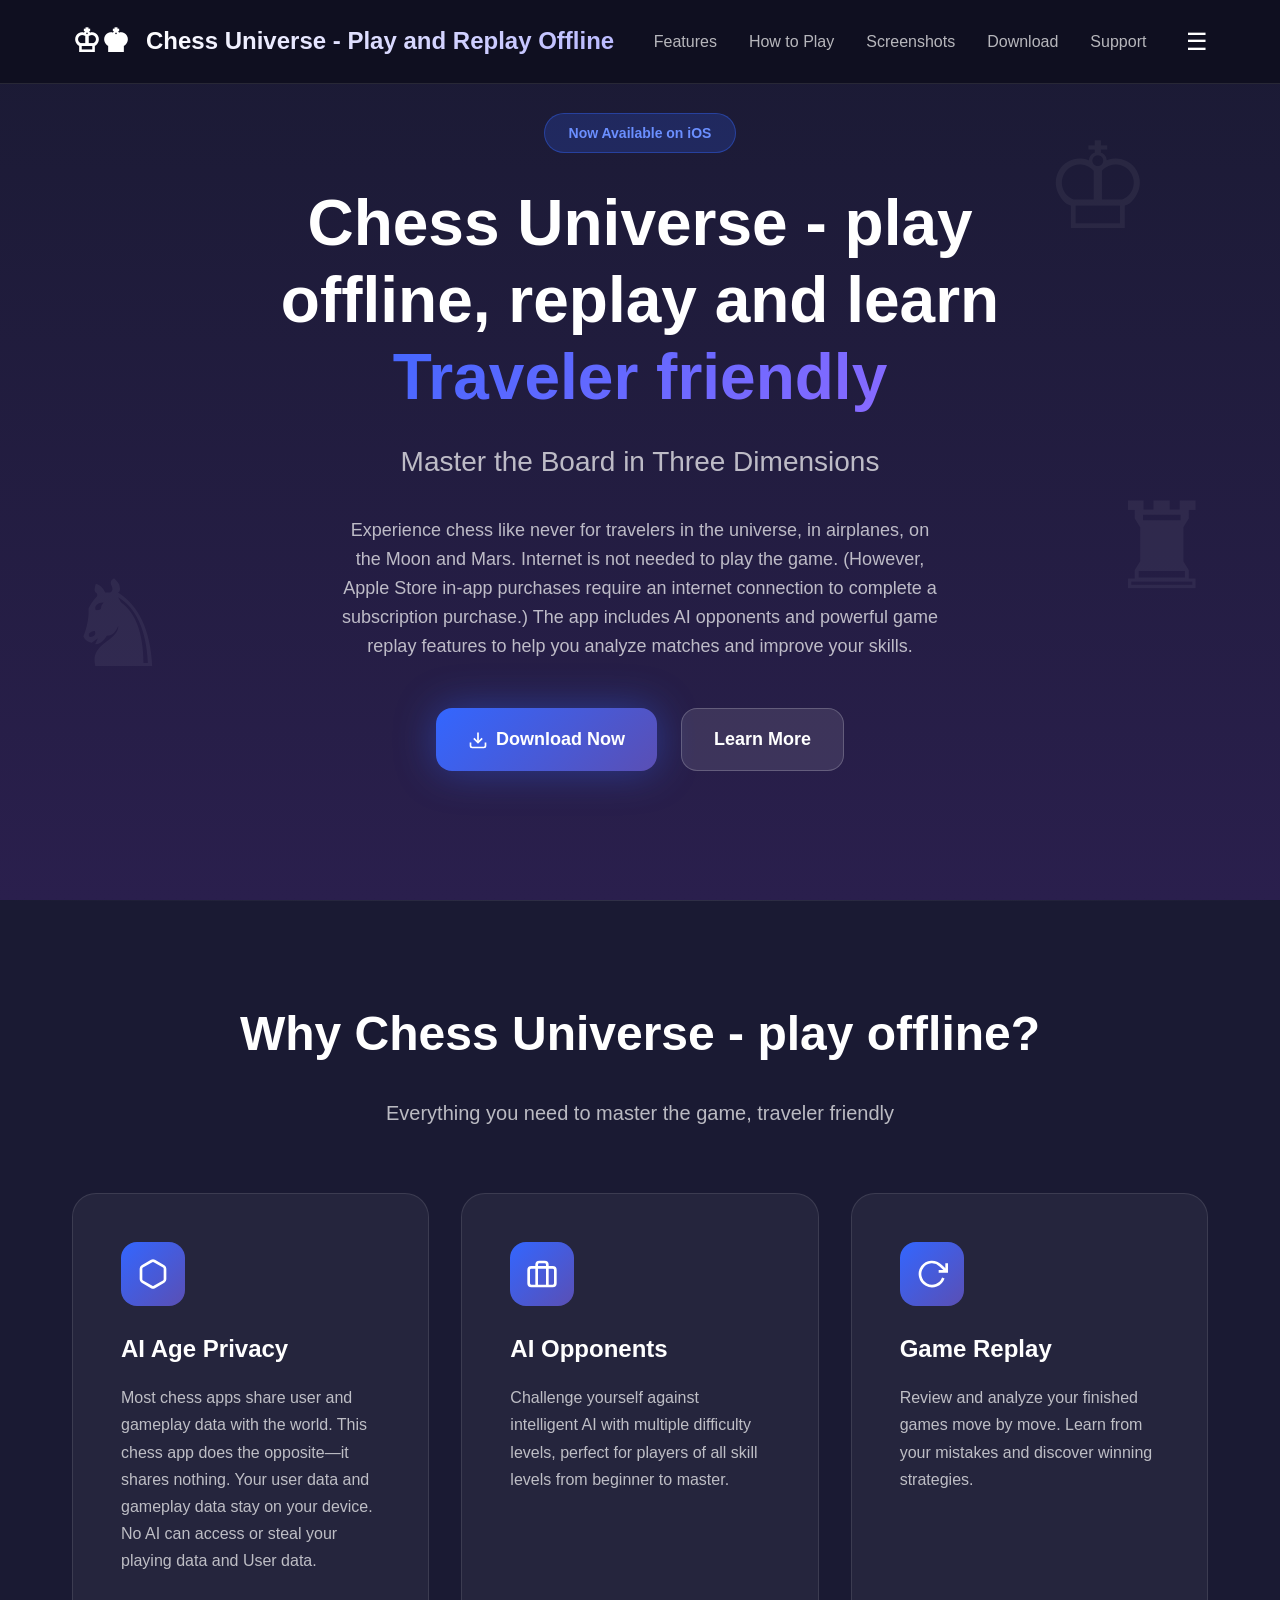
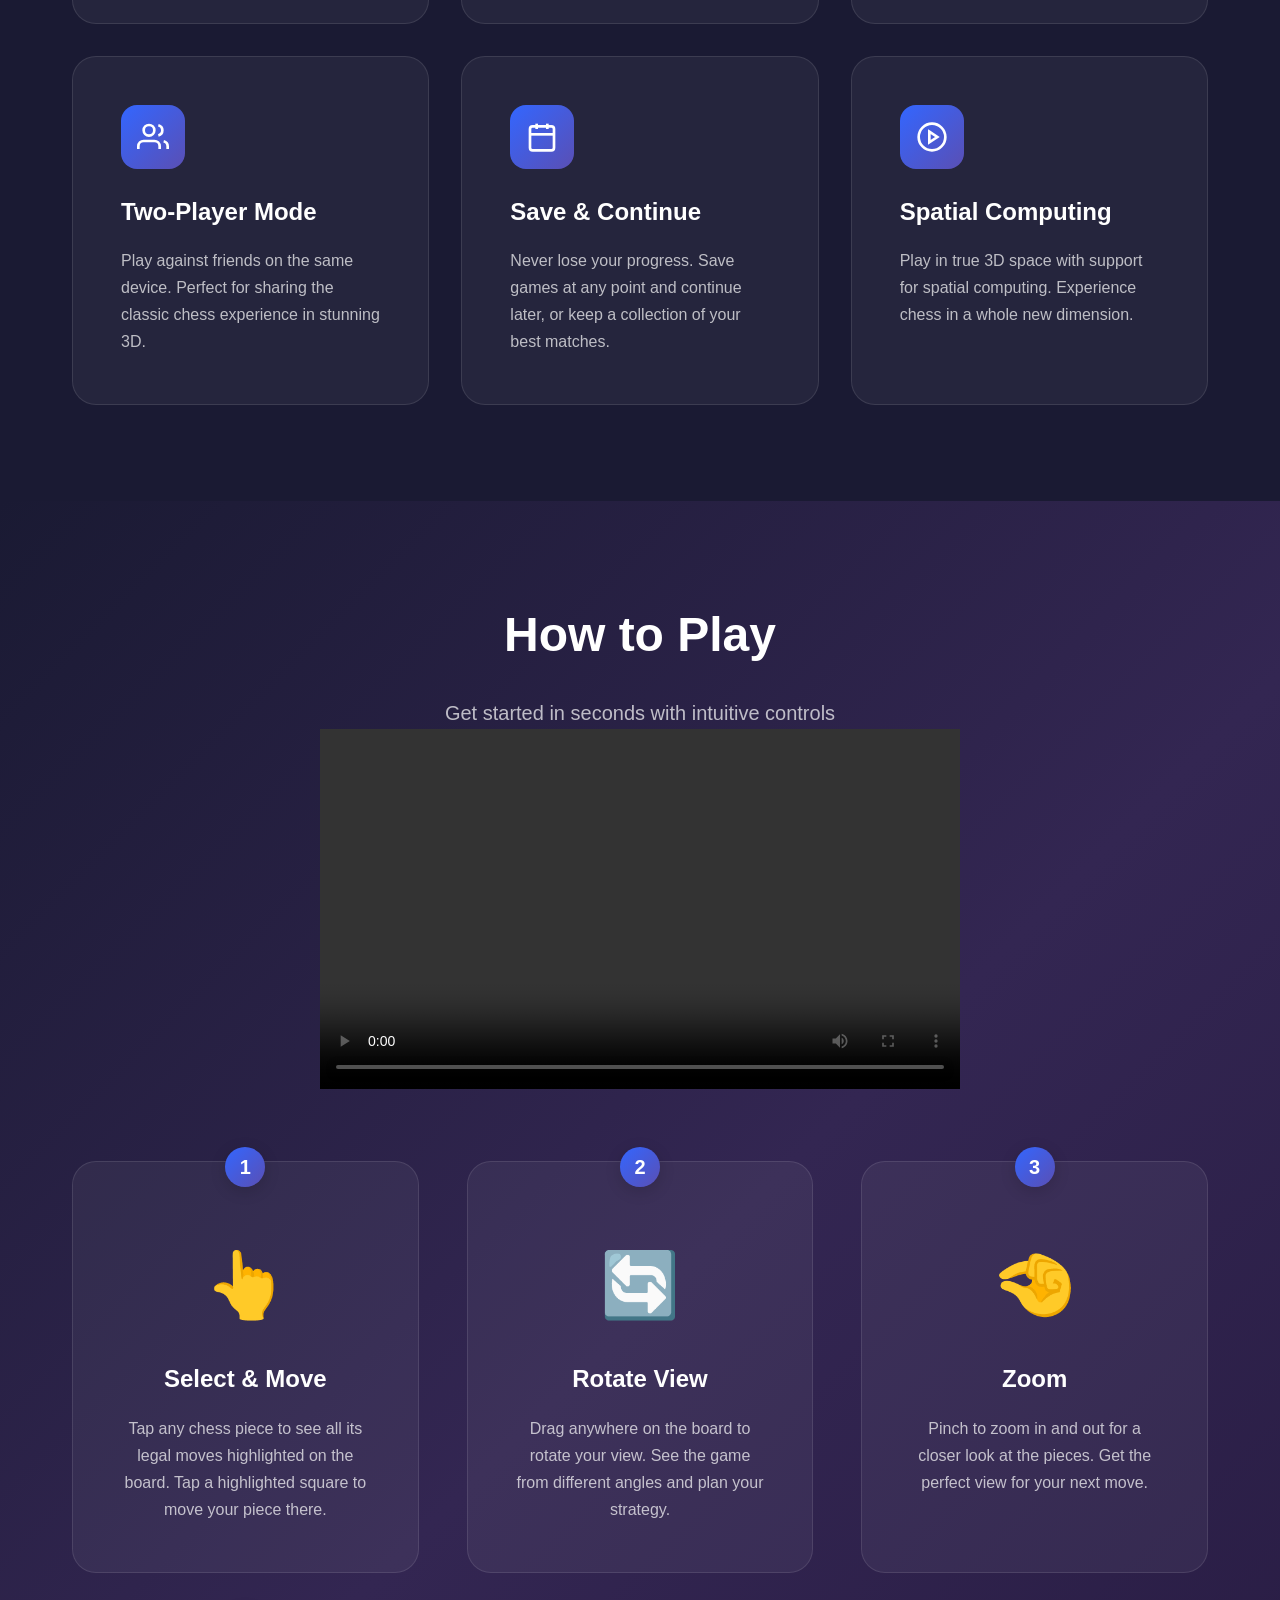
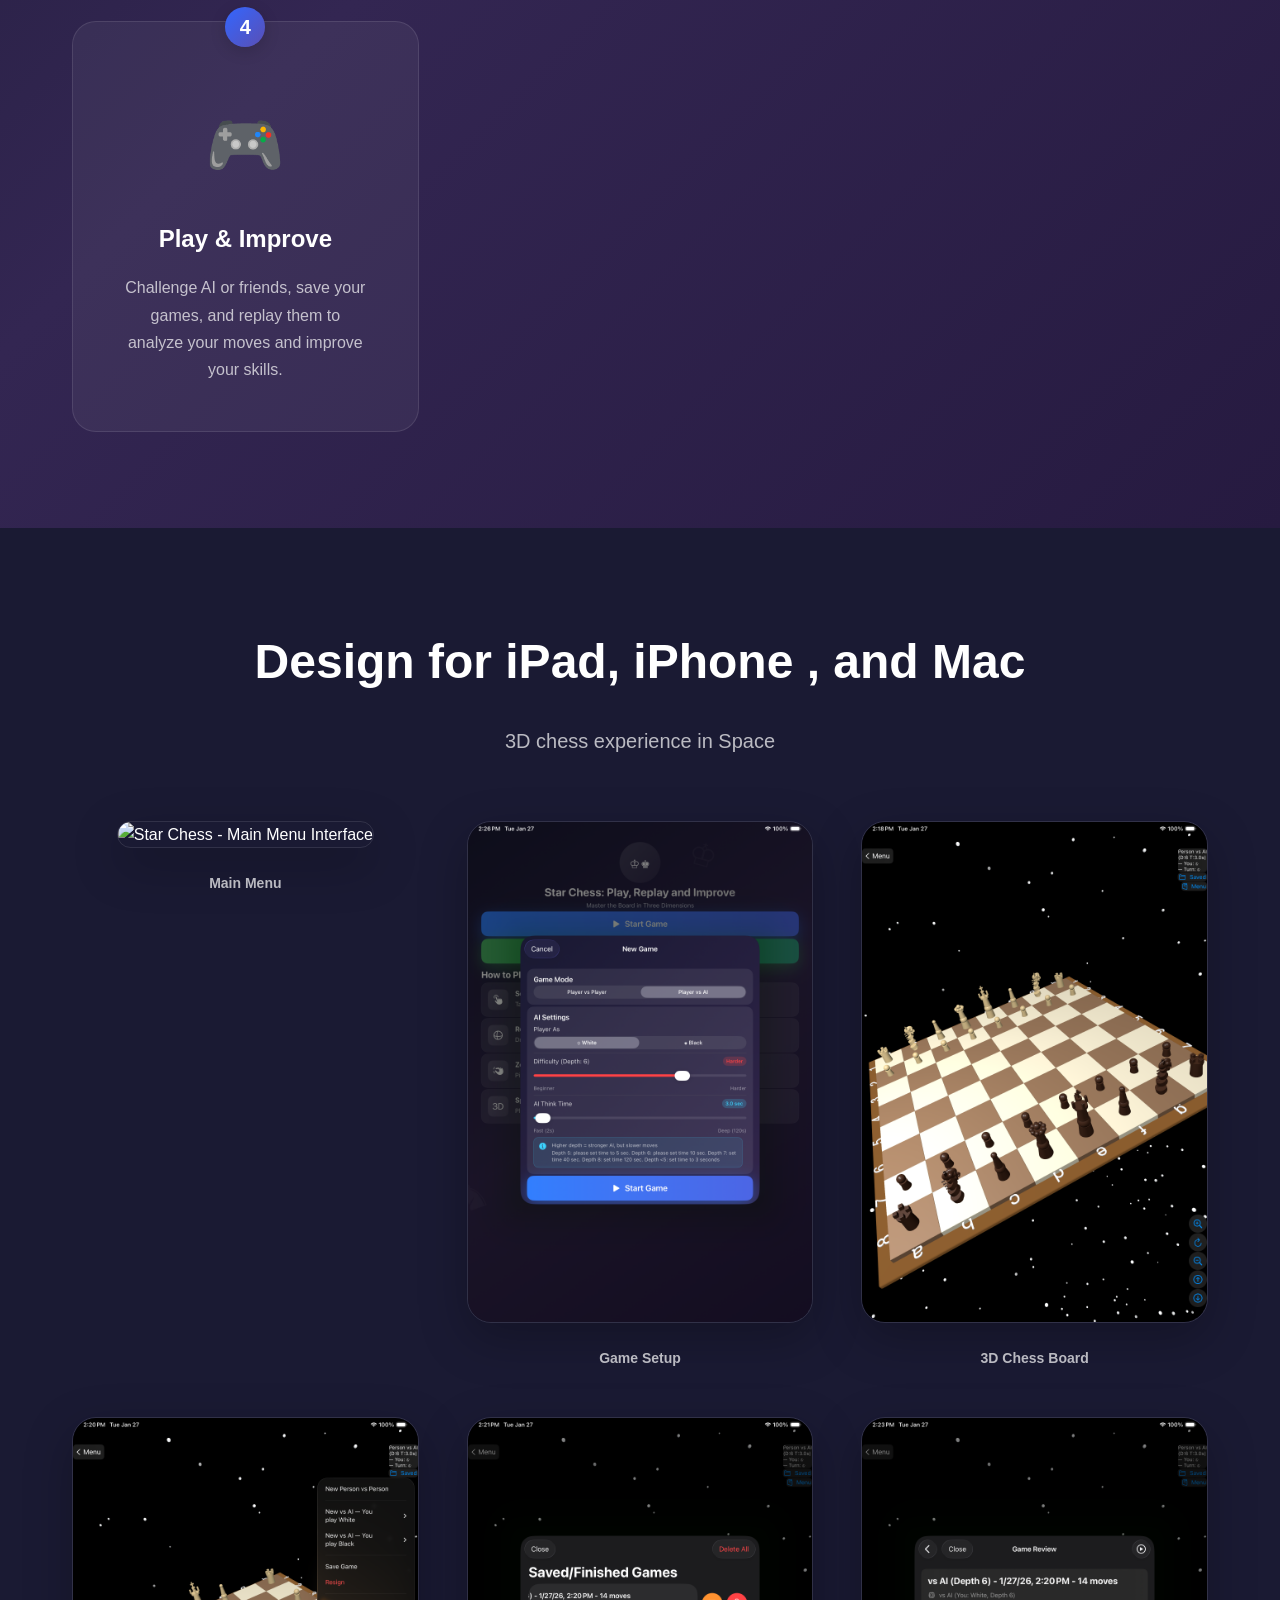
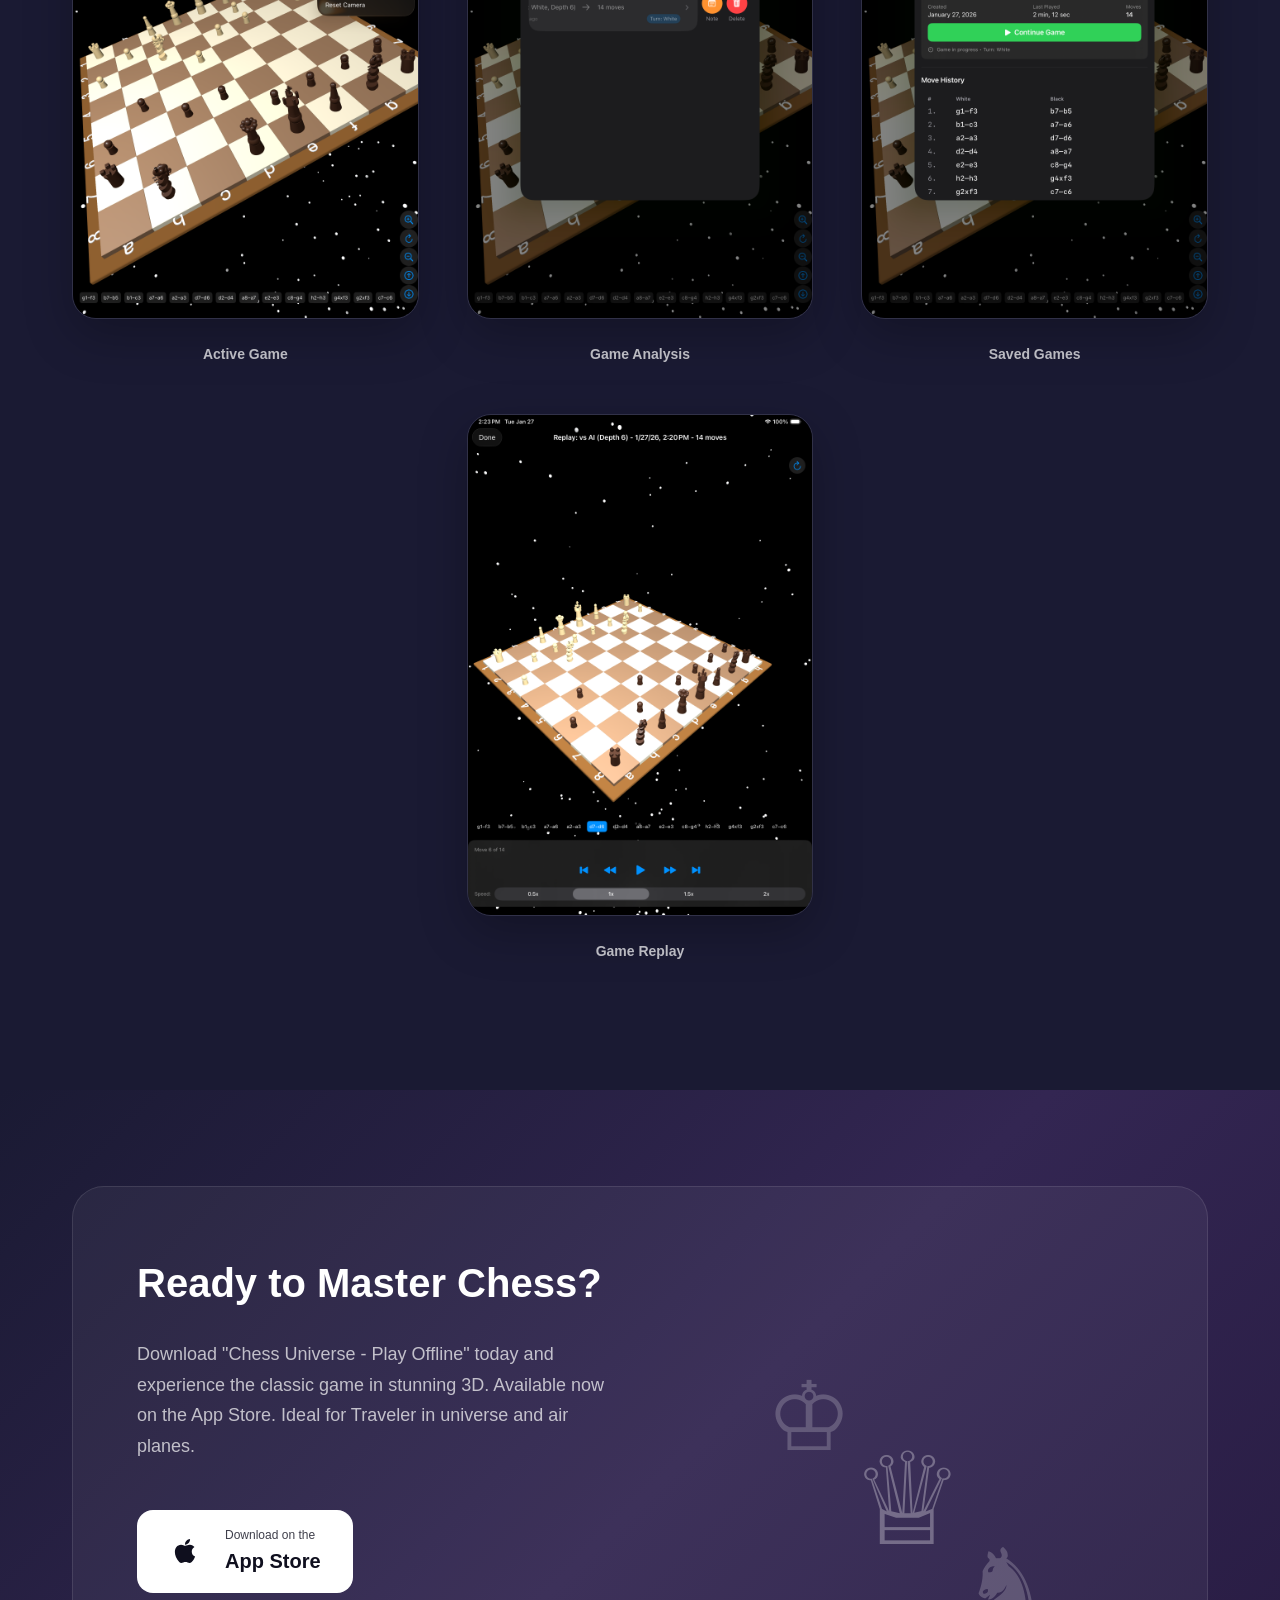
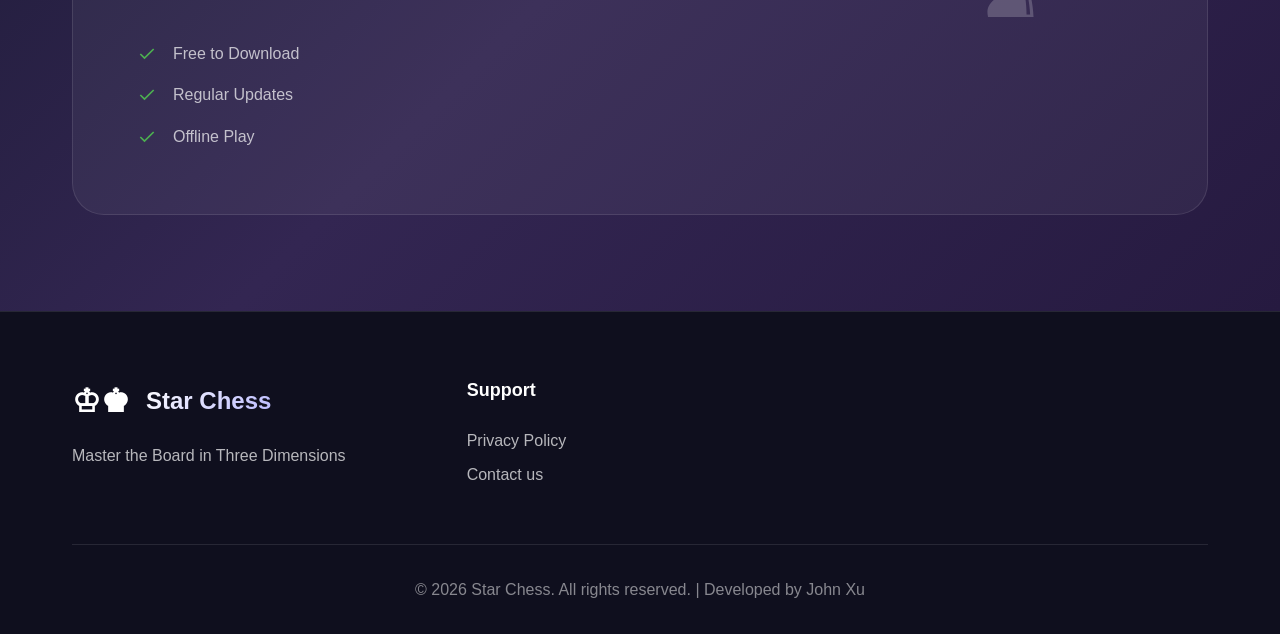
==== index.html @ e555841c "Update index.html" ====
<!DOCTYPE html>
<html lang="en">
<head>
    <meta charset="UTF-8">
    <meta name="viewport" content="width=device-width, initial-scale=1.0">
    <meta name="description" content="Chess Replay - Master the Board in Three Dimensions. Play, replay, and improve your chess skills with stunning 3D visualization.">
    <meta name="keywords" content="chess, 3D chess, iOS app, chess game, chess replay, AI chess">
    <meta name="author" content="John Xu">
    <title>Chess Universe - Play, Replay and Improve Offline</title>
    <link rel="stylesheet" href="styles.css">
</head>
<body>
    <!-- Navigation -->
    <nav class="navbar">
        <div class="container">
            <div class="nav-content">
                <div class="logo">
                    <span class="chess-icon">♔♚</span>
                    <span class="logo-text">Chess Universe - Play and Replay Offline</span>
                </div>
                <div class="nav-links">
                    <a href="#features">Features</a>
                    <a href="#how-to-play">How to Play</a>
                    <a href="#screenshots">Screenshots</a>
                    <a href="#download">Download</a>
                    <a href="contact.html">Support</a>
                </div>
            </div>
        </div>
    </nav>

    <!-- Hero Section -->
    <section class="hero">
        <div class="hero-background">
            <div class="chess-piece piece-1">♔</div>
            <div class="chess-piece piece-2">♞</div>
            <div class="chess-piece piece-3">♜</div>
        </div>
        <div class="container">
            <div class="hero-content">
                <div class="hero-badge">
                    <span>Now Available on iOS</span>
                </div>
                <h1 class="hero-title">
                    Chess Universe - play offline, replay and learn
                    <span class="gradient-text">Traveler friendly</span>
                </h1>
                <p class="hero-subtitle">Master the Board in Three Dimensions</p>
                <p class="hero-description">
                    Experience chess like never for travelers in the universe, in airplanes, on the Moon and Mars. Internet is not needed to play the game. 
					(However, Apple Store in-app purchases require an internet connection to complete a subscription purchase.)
                    The app includes AI opponents and powerful game replay features to help you analyze matches and improve your skills.
                </p>
                <div class="hero-buttons">
                    <a href="#download" class="btn btn-primary">
                        <svg class="btn-icon" width="20" height="20" viewBox="0 0 24 24" fill="none" stroke="currentColor" stroke-width="2">
                            <path d="M21 15v4a2 2 0 0 1-2 2H5a2 2 0 0 1-2-2v-4"></path>
                            <polyline points="7 10 12 15 17 10"></polyline>
                            <line x1="12" y1="15" x2="12" y2="3"></line>
                        </svg>
                        Download Now
                    </a>
                    <a href="#features" class="btn btn-secondary">Learn More</a>
                </div>
            </div>
        </div>
    </section>

    <!-- Features Section -->
    <section id="features" class="features">
        <div class="container">
            <div class="section-header">
                <h2 class="section-title">Why Chess Universe - play offline?</h2>
                <p class="section-subtitle">Everything you need to master the game, traveler friendly</p>
            </div>
            <div class="features-grid">
                <div class="feature-card">
                    <div class="feature-icon">
                        <svg width="32" height="32" viewBox="0 0 24 24" fill="none" stroke="currentColor" stroke-width="2">
                            <path d="M21 16V8a2 2 0 0 0-1-1.73l-7-4a2 2 0 0 0-2 0l-7 4A2 2 0 0 0 3 8v8a2 2 0 0 0 1 1.73l7 4a2 2 0 0 0 2 0l7-4A2 2 0 0 0 21 16z"></path>
                        </svg>
                    </div>
                    <h3 class="feature-title">AI Age Privacy</h3>
                    <p class="feature-description">
                        Most chess apps share user and gameplay data with the world. This chess app does the opposite—it shares nothing. Your user data and gameplay data stay on your device. No AI can access or steal your playing data and User data.
                    </p>
                </div>

                <div class="feature-card">
                    <div class="feature-icon">
                        <svg width="32" height="32" viewBox="0 0 24 24" fill="none" stroke="currentColor" stroke-width="2">
                            <rect x="2" y="7" width="20" height="14" rx="2" ry="2"></rect>
                            <path d="M16 21V5a2 2 0 0 0-2-2h-4a2 2 0 0 0-2 2v16"></path>
                        </svg>
                    </div>
                    <h3 class="feature-title">AI Opponents</h3>
                    <p class="feature-description">
                        Challenge yourself against intelligent AI with multiple difficulty levels, 
                        perfect for players of all skill levels from beginner to master.
                    </p>
                </div>

                <div class="feature-card">
                    <div class="feature-icon">
                        <svg width="32" height="32" viewBox="0 0 24 24" fill="none" stroke="currentColor" stroke-width="2">
                            <polyline points="23 4 23 10 17 10"></polyline>
                            <path d="M20.49 15a9 9 0 1 1-2.12-9.36L23 10"></path>
                        </svg>
                    </div>
                    <h3 class="feature-title">Game Replay</h3>
                    <p class="feature-description">
                        Review and analyze your finished games move by move. 
                        Learn from your mistakes and discover winning strategies.
                    </p>
                </div>

                <div class="feature-card">
                    <div class="feature-icon">
                        <svg width="32" height="32" viewBox="0 0 24 24" fill="none" stroke="currentColor" stroke-width="2">
                            <path d="M17 21v-2a4 4 0 0 0-4-4H5a4 4 0 0 0-4 4v2"></path>
                            <circle cx="9" cy="7" r="4"></circle>
                            <path d="M23 21v-2a4 4 0 0 0-3-3.87"></path>
                            <path d="M16 3.13a4 4 0 0 1 0 7.75"></path>
                        </svg>
                    </div>
                    <h3 class="feature-title">Two-Player Mode</h3>
                    <p class="feature-description">
                        Play against friends on the same device. Perfect for sharing 
                        the classic chess experience in stunning 3D.
                    </p>
                </div>

                <div class="feature-card">
                    <div class="feature-icon">
                        <svg width="32" height="32" viewBox="0 0 24 24" fill="none" stroke="currentColor" stroke-width="2">
                            <rect x="3" y="4" width="18" height="18" rx="2" ry="2"></rect>
                            <line x1="16" y1="2" x2="16" y2="6"></line>
                            <line x1="8" y1="2" x2="8" y2="6"></line>
                            <line x1="3" y1="10" x2="21" y2="10"></line>
                        </svg>
                    </div>
                    <h3 class="feature-title">Save & Continue</h3>
                    <p class="feature-description">
                        Never lose your progress. Save games at any point and 
                        continue later, or keep a collection of your best matches.
                    </p>
                </div>

                <div class="feature-card">
                    <div class="feature-icon">
                        <svg width="32" height="32" viewBox="0 0 24 24" fill="none" stroke="currentColor" stroke-width="2">
                            <circle cx="12" cy="12" r="10"></circle>
                            <polygon points="10 8 16 12 10 16 10 8"></polygon>
                        </svg>
                    </div>
                    <h3 class="feature-title">Spatial Computing</h3>
                    <p class="feature-description">
                        Play in true 3D space with support for spatial computing. 
                        Experience chess in a whole new dimension.
                    </p>
                </div>
            </div>
        </div>
    </section>

    <!-- How to Play Section -->
    <section id="how-to-play" class="how-to-play">
        <div class="container">
            <div class="section-header">
                <h2 class="section-title">How to Play</h2>
                <p class="section-subtitle">Get started in seconds with intuitive controls</p>
                <video width="640" height="360" controls> 
	                <source src="VideoChess.mp4" type="video/mp4"> 
                </video>
            </div>
            <div class="instructions-grid">
                <div class="instruction-card">
                    <div class="instruction-number">1</div>
                    <div class="instruction-icon">👆</div>
                    <h3 class="instruction-title">Select & Move</h3>
                    <p class="instruction-description">
                        Tap any chess piece to see all its legal moves highlighted on the board. 
                        Tap a highlighted square to move your piece there.
                    </p>
                </div>

                <div class="instruction-card">
                    <div class="instruction-number">2</div>
                    <div class="instruction-icon">🔄</div>
                    <h3 class="instruction-title">Rotate View</h3>
                    <p class="instruction-description">
                        Drag anywhere on the board to rotate your view. See the game from 
                        different angles and plan your strategy.
                    </p>
                </div>

                <div class="instruction-card">
                    <div class="instruction-number">3</div>
                    <div class="instruction-icon">🤏</div>
                    <h3 class="instruction-title">Zoom</h3>
                    <p class="instruction-description">
                        Pinch to zoom in and out for a closer look at the pieces. 
                        Get the perfect view for your next move.
                    </p>
                </div>

                <div class="instruction-card">
                    <div class="instruction-number">4</div>
                    <div class="instruction-icon">🎮</div>
                    <h3 class="instruction-title">Play & Improve</h3>
                    <p class="instruction-description">
                        Challenge AI or friends, save your games, and replay them to 
                        analyze your moves and improve your skills.
                    </p>
                </div>
            </div>
        </div>
    </section>

<!-- Screenshots Section -->
<section id="screenshots" class="screenshots">
    <div class="container">
        <div class="section-header">
            <h2 class="section-title">Design for iPad, iPhone , and Mac</h2>
            <p class="section-subtitle">3D chess experience in Space</p>
        </div>
        
        <div class="screenshots-grid">
            <!-- Screenshot 1 -->
            <div class="screenshot-item">
                <img src="Simulator0.png" 
                     alt="Star Chess - Main Menu Interface" 
                     class="screenshot-image"
                     loading="lazy">
                <p class="screenshot-caption">Main Menu</p>
            </div>
            
            <!-- Screenshot 2 -->
            <div class="screenshot-item">
                <img src="Simulator1.png" 
                     alt="Star Chess - Game Setup Options" 
                     class="screenshot-image"
                     loading="lazy">
                <p class="screenshot-caption">Game Setup</p>
            </div>
            
            <!-- Screenshot 3 -->
            <div class="screenshot-item">
                <img src="Simulator2.png" 
                     alt="Star Chess - 3D Chess Board View" 
                     class="screenshot-image"
                     loading="lazy">
                <p class="screenshot-caption">3D Chess Board</p>
            </div>
            
            <!-- Screenshot 4 -->
            <div class="screenshot-item">
                <img src="Simulator3.png" 
                     alt="Star Chess - Active Gameplay" 
                     class="screenshot-image"
                     loading="lazy">
                <p class="screenshot-caption">Active Game</p>
            </div>
            
            <!-- Screenshot 5 -->
            <div class="screenshot-item">
                <img src="Simulator4.png" 
                     alt="Star Chess - Game Analysis" 
                     class="screenshot-image"
                     loading="lazy">
                <p class="screenshot-caption">Game Analysis</p>
            </div>
            
            <!-- Screenshot 6 -->
            <div class="screenshot-item">
                <img src="Simulator5.png" 
                     alt="Star Chess - Saved Games Library" 
                     class="screenshot-image"
                     loading="lazy">
                <p class="screenshot-caption">Saved Games</p>
            </div>
            
            <!-- Screenshot 7 -->
            <div class="screenshot-item">
                <img src="Simulator6.png" 
                     alt="Star Chess - Game Replay Mode" 
                     class="screenshot-image"
                     loading="lazy">
                <p class="screenshot-caption">Game Replay</p>
            </div>
        </div>
    </div>
</section>

    <!-- Download Section -->
    <section id="download" class="download">
        <div class="container">
            <div class="download-card">
                <div class="download-content">
                    <h2 class="download-title">Ready to Master Chess?</h2>
                    <p class="download-description">
                        Download "Chess Universe - Play Offline" today and experience the classic game in stunning 3D. 
                        Available now on the App Store. Ideal for Traveler in universe and air planes.
                    </p>
                    <div class="download-buttons">
                        <a href="#" class="app-store-button">
                            <svg class="apple-icon" width="24" height="24" viewBox="0 0 24 24" fill="currentColor">
                                <path d="M17.05 20.28c-.98.95-2.05.88-3.08.4-1.09-.5-2.08-.48-3.24 0-1.44.62-2.2.44-3.06-.4C2.79 15.25 3.51 7.59 9.05 7.31c1.35.07 2.29.74 3.08.8 1.18-.24 2.31-.93 3.57-.84 1.51.12 2.65.72 3.4 1.8-3.12 1.87-2.38 5.98.48 7.13-.57 1.5-1.31 2.99-2.54 4.09l.01-.01zM12.03 7.25c-.15-2.23 1.66-4.07 3.74-4.25.29 2.58-2.34 4.5-3.74 4.25z"/>
                            </svg>
                            <div class="app-store-text">
                                <span class="small">Download on the</span>
                                <span class="large">App Store</span>
                            </div>
                        </a>
                    </div>
                    <div class="download-features">
                        <div class="download-feature">
                            <svg width="20" height="20" viewBox="0 0 24 24" fill="none" stroke="currentColor" stroke-width="2">
                                <polyline points="20 6 9 17 4 12"></polyline>
                            </svg>
                            <span>Free to Download</span>
                        </div>
                        <div class="download-feature">
                            <svg width="20" height="20" viewBox="0 0 24 24" fill="none" stroke="currentColor" stroke-width="2">
                                <polyline points="20 6 9 17 4 12"></polyline>
                            </svg>
                            <span>Regular Updates</span>
                        </div>
                        <div class="download-feature">
                            <svg width="20" height="20" viewBox="0 0 24 24" fill="none" stroke="currentColor" stroke-width="2">
                                <polyline points="20 6 9 17 4 12"></polyline>
                            </svg>
                            <span>Offline Play</span>
                        </div>
                    </div>
                </div>
                <div class="download-visual">
                    <div class="floating-piece piece-king">♔</div>
                    <div class="floating-piece piece-queen">♕</div>
                    <div class="floating-piece piece-knight">♞</div>
                </div>
            </div>
        </div>
    </section>

    <!-- Footer -->
    <footer class="footer">
        <div class="container">
            <div class="footer-content">
                <div class="footer-section">
                    <div class="footer-logo">
                        <span class="chess-icon">♔♚</span>
                        <span class="logo-text">Star Chess</span>
                    </div>
                    <p class="footer-description">
                        Master the Board in Three Dimensions
                    </p>
                </div>
                <div class="footer-section">
                    <h4 class="footer-title">Support</h4>
                    <ul class="footer-links">
                        <li><a href="privacy.html">Privacy Policy</a></li>
                        <li><a href="contact.html">Contact us</a></li>
                    </ul>
                </div>
                <div class="footer-section">
                </div>
            </div>
            <div class="footer-bottom">
                <p>&copy; 2026 Star Chess. All rights reserved. | Developed by John Xu</p>
            </div>
        </div>
    </footer>

    <script src="script.js"></script>
</body>
</html>
---- styles.css ----
/* ==================== */
/* CSS Reset & Base */
/* ==================== */

* {
    margin: 0;
    padding: 0;
    box-sizing: border-box;
}

:root {
    /* Color Palette */
    --color-primary: #3366ff;
    --color-primary-dark: #2952cc;
    --color-primary-light: #6b8fff;
    --color-secondary: #4CAF50;
    --color-secondary-dark: #388E3C;
    
    /* Gradients */
    --gradient-primary: linear-gradient(135deg, #3366ff 0%, #5a4fb4 100%);
    --gradient-secondary: linear-gradient(135deg, #4CAF50 0%, #388E3C 100%);
    --gradient-dark: linear-gradient(135deg, #1a1a33 0%, #332652 50%, #261a40 100%);
    --gradient-hero: linear-gradient(180deg, #1a1a33 0%, #2a1f4d 100%);
    
    /* Neutral Colors */
    --color-bg-dark: #0f0f1e;
    --color-bg-medium: #1a1a33;
    --color-bg-light: #252545;
    --color-text-primary: #ffffff;
    --color-text-secondary: rgba(255, 255, 255, 0.7);
    --color-text-muted: rgba(255, 255, 255, 0.5);
    
    /* Spacing */
    --spacing-xs: 0.5rem;
    --spacing-sm: 1rem;
    --spacing-md: 1.5rem;
    --spacing-lg: 2rem;
    --spacing-xl: 3rem;
    --spacing-2xl: 4rem;
    --spacing-3xl: 6rem;
    
    /* Border Radius */
    --radius-sm: 0.5rem;
    --radius-md: 1rem;
    --radius-lg: 1.5rem;
    --radius-xl: 2rem;
    
    /* Shadows */
    --shadow-sm: 0 2px 8px rgba(0, 0, 0, 0.1);
    --shadow-md: 0 4px 16px rgba(0, 0, 0, 0.15);
    --shadow-lg: 0 8px 32px rgba(0, 0, 0, 0.2);
    --shadow-xl: 0 16px 48px rgba(0, 0, 0, 0.25);
    --shadow-glow: 0 0 40px rgba(51, 102, 255, 0.4);
    
    /* Typography */
    --font-system: -apple-system, BlinkMacSystemFont, 'Segoe UI', Roboto, 'Helvetica Neue', Arial, sans-serif;
}

html {
    scroll-behavior: smooth;
}

body {
    font-family: var(--font-system);
    background-color: var(--color-bg-dark);
    color: var(--color-text-primary);
    line-height: 1.6;
    overflow-x: hidden;
}

.container {
    max-width: 1200px;
    margin: 0 auto;
    padding: 0 var(--spacing-lg);
}

/* ==================== */
/* Navigation */
/* ==================== */

.navbar {
    position: fixed;
    top: 0;
    left: 0;
    right: 0;
    z-index: 1000;
    background: rgba(15, 15, 30, 0.9);
    backdrop-filter: blur(20px);
    -webkit-backdrop-filter: blur(20px);
    border-bottom: 1px solid rgba(255, 255, 255, 0.1);
    transition: all 0.3s ease;
}

.nav-content {
    display: flex;
    justify-content: space-between;
    align-items: center;
    padding: var(--spacing-sm) 0;
}

.logo {
    display: flex;
    align-items: center;
    gap: var(--spacing-sm);
    font-size: 1.5rem;
    font-weight: 700;
}

.chess-icon {
    font-size: 2rem;
}

.logo-text {
    background: linear-gradient(135deg, #ffffff 0%, #b8b8ff 100%);
    -webkit-background-clip: text;
    -webkit-text-fill-color: transparent;
    background-clip: text;
}

.nav-links {
    display: flex;
    gap: var(--spacing-lg);
}

.nav-links a {
    color: var(--color-text-secondary);
    text-decoration: none;
    font-weight: 500;
    transition: color 0.3s ease;
    position: relative;
}

.nav-links a::after {
    content: '';
    position: absolute;
    bottom: -4px;
    left: 0;
    width: 0;
    height: 2px;
    background: var(--gradient-primary);
    transition: width 0.3s ease;
}

.nav-links a:hover {
    color: var(--color-text-primary);
}

.nav-links a:hover::after {
    width: 100%;
}

/* ==================== */
/* Hero Section */
/* ==================== */

.hero {
    position: relative;
    min-height: 100vh;
    display: flex;
    align-items: center;
    padding-top: 80px;
    background: var(--gradient-hero);
    overflow: hidden;
}

.hero-background {
    position: absolute;
    top: 0;
    left: 0;
    right: 0;
    bottom: 0;
    overflow: hidden;
    opacity: 0.05;
}

.chess-piece {
    position: absolute;
    font-size: 120px;
    color: var(--color-text-primary);
    animation: float 6s ease-in-out infinite;
}

.piece-1 {
    top: 10%;
    right: 10%;
    animation-delay: 0s;
}

.piece-2 {
    bottom: 20%;
    left: 5%;
    animation-delay: 2s;
}

.piece-3 {
    top: 50%;
    right: 5%;
    animation-delay: 4s;
}

@keyframes float {
    0%, 100% {
        transform: translateY(0) rotate(15deg);
    }
    50% {
        transform: translateY(-30px) rotate(-15deg);
    }
}

.hero-content {
    position: relative;
    z-index: 1;
    text-align: center;
    max-width: 800px;
    margin: 0 auto;
}

.hero-badge {
    display: inline-block;
    padding: var(--spacing-xs) var(--spacing-md);
    background: rgba(51, 102, 255, 0.2);
    border: 1px solid rgba(51, 102, 255, 0.4);
    border-radius: 50px;
    font-size: 0.875rem;
    font-weight: 600;
    color: var(--color-primary-light);
    margin-bottom: var(--spacing-lg);
    animation: slideDown 0.6s ease-out;
}

.hero-title {
    font-size: clamp(2.5rem, 5vw, 4rem);
    font-weight: 800;
    line-height: 1.2;
    margin-bottom: var(--spacing-md);
    animation: slideUp 0.6s ease-out 0.2s both;
}

.gradient-text {
    display: block;
    background: linear-gradient(135deg, #3366ff 0%, #9b6bff 100%);
    -webkit-background-clip: text;
    -webkit-text-fill-color: transparent;
    background-clip: text;
}

.hero-subtitle {
    font-size: clamp(1.25rem, 2.5vw, 1.75rem);
    color: var(--color-text-secondary);
    margin-bottom: var(--spacing-lg);
    animation: slideUp 0.6s ease-out 0.4s both;
}

.hero-description {
    font-size: 1.125rem;
    color: var(--color-text-secondary);
    max-width: 600px;
    margin: 0 auto var(--spacing-xl);
    animation: slideUp 0.6s ease-out 0.6s both;
}

.hero-buttons {
    display: flex;
    gap: var(--spacing-md);
    justify-content: center;
    flex-wrap: wrap;
    animation: slideUp 0.6s ease-out 0.8s both;
}

@keyframes slideDown {
    from {
        opacity: 0;
        transform: translateY(-20px);
    }
    to {
        opacity: 1;
        transform: translateY(0);
    }
}

@keyframes slideUp {
    from {
        opacity: 0;
        transform: translateY(20px);
    }
    to {
        opacity: 1;
        transform: translateY(0);
    }
}

/* ==================== */
/* Buttons */
/* ==================== */

.btn {
    display: inline-flex;
    align-items: center;
    gap: var(--spacing-xs);
    padding: 1rem 2rem;
    font-size: 1.125rem;
    font-weight: 600;
    text-decoration: none;
    border-radius: var(--radius-md);
    transition: all 0.3s ease;
    cursor: pointer;
}

.btn-primary {
    background: var(--gradient-primary);
    color: var(--color-text-primary);
    box-shadow: var(--shadow-glow);
}

.btn-primary:hover {
    transform: translateY(-2px);
    box-shadow: 0 0 60px rgba(51, 102, 255, 0.6);
}

.btn-secondary {
    background: rgba(255, 255, 255, 0.1);
    color: var(--color-text-primary);
    border: 1px solid rgba(255, 255, 255, 0.2);
}

.btn-secondary:hover {
    background: rgba(255, 255, 255, 0.15);
    border-color: rgba(255, 255, 255, 0.3);
    transform: translateY(-2px);
}

.btn-icon {
    width: 20px;
    height: 20px;
}

/* ==================== */
/* Section Styles */
/* ==================== */

section {
    padding: var(--spacing-3xl) 0;
}

.section-header {
    text-align: center;
    margin-bottom: var(--spacing-2xl);
}

.section-title {
    font-size: clamp(2rem, 4vw, 3rem);
    font-weight: 800;
    margin-bottom: var(--spacing-md);
}

.section-subtitle {
    font-size: 1.25rem;
    color: var(--color-text-secondary);
}

/* ==================== */
/* Features Section */
/* ==================== */

.features {
    background: var(--color-bg-medium);
    position: relative;
}

.features::before {
    content: '';
    position: absolute;
    top: 0;
    left: 0;
    right: 0;
    height: 1px;
    background: linear-gradient(90deg, transparent, rgba(255, 255, 255, 0.1), transparent);
}

.features-grid {
    display: grid;
    grid-template-columns: repeat(auto-fit, minmax(300px, 1fr));
    gap: var(--spacing-lg);
}

.feature-card {
    padding: var(--spacing-xl);
    background: rgba(255, 255, 255, 0.05);
    border: 1px solid rgba(255, 255, 255, 0.1);
    border-radius: var(--radius-lg);
    transition: all 0.3s ease;
}

.feature-card:hover {
    transform: translateY(-8px);
    background: rgba(255, 255, 255, 0.08);
    border-color: rgba(51, 102, 255, 0.3);
    box-shadow: var(--shadow-lg);
}

.feature-icon {
    width: 64px;
    height: 64px;
    display: flex;
    align-items: center;
    justify-content: center;
    background: var(--gradient-primary);
    border-radius: var(--radius-md);
    margin-bottom: var(--spacing-md);
}

.feature-icon svg {
    color: white;
}

.feature-title {
    font-size: 1.5rem;
    font-weight: 700;
    margin-bottom: var(--spacing-sm);
}

.feature-description {
    color: var(--color-text-secondary);
    line-height: 1.7;
}

/* ==================== */
/* How to Play Section */
/* ==================== */

.how-to-play {
    background: var(--gradient-dark);
}

.instructions-grid {
    display: grid;
    grid-template-columns: repeat(auto-fit, minmax(250px, 1fr));
    gap: var(--spacing-xl);
}

.instruction-card {
    text-align: center;
    padding: var(--spacing-xl);
    background: rgba(255, 255, 255, 0.05);
    border: 1px solid rgba(255, 255, 255, 0.1);
    border-radius: var(--radius-lg);
    position: relative;
    transition: all 0.3s ease;
}

.instruction-card:hover {
    transform: translateY(-8px);
    background: rgba(255, 255, 255, 0.08);
    box-shadow: var(--shadow-lg);
}

.instruction-number {
    position: absolute;
    top: -15px;
    left: 50%;
    transform: translateX(-50%);
    width: 40px;
    height: 40px;
    background: var(--gradient-primary);
    border-radius: 50%;
    display: flex;
    align-items: center;
    justify-content: center;
    font-weight: 700;
    font-size: 1.25rem;
    box-shadow: var(--shadow-md);
}

.instruction-icon {
    font-size: 4rem;
    margin: var(--spacing-md) 0;
}

.instruction-title {
    font-size: 1.5rem;
    font-weight: 700;
    margin-bottom: var(--spacing-sm);
}

.instruction-description {
    color: var(--color-text-secondary);
    line-height: 1.7;
}

/* ==================== */
/* Screenshots Section */
/* ==================== */

/* Screenshots Section - Updated for Real Images */

.screenshots {
    background: var(--color-bg-medium);
}

.screenshots-grid {
    display: grid;
    grid-template-columns: repeat(auto-fit, minmax(280px, 1fr));
    gap: var(--spacing-xl);
    margin-bottom: var(--spacing-lg);
}

.screenshot-item {
    display: flex;
    flex-direction: column;
    gap: var(--spacing-sm);
    transition: transform 0.3s ease;
    max-width: 400px; /* Limit each screenshot to 400px wide */
    margin: 0 auto; /* Center the item if it's smaller than grid column */
}

.screenshot-item:hover {
    transform: translateY(-8px);
}

.screenshot-image {
    width: 100%;
    height: auto;
    border-radius: var(--radius-lg);
    box-shadow: var(--shadow-xl);
    border: 1px solid rgba(255, 255, 255, 0.1);
    transition: all 0.3s ease;
    cursor: pointer;
}

.screenshot-image:hover {
    box-shadow: 0 20px 60px rgba(51, 102, 255, 0.4);
    border-color: rgba(51, 102, 255, 0.3);
    transform: scale(1.02);
}

.screenshot-caption {
    text-align: center;
    color: var(--color-text-secondary);
    font-weight: 600;
    font-size: 0.875rem;
    margin-top: var(--spacing-xs);
}

/* Hide old placeholder styles */
.screenshot-placeholder,
.screenshots-note {
    display: none;
}

/* Responsive layouts */
@media (max-width: 768px) {
    .screenshots-grid {
        grid-template-columns: 1fr;
        gap: var(--spacing-lg);
    }
    
    .screenshot-item:hover {
        transform: translateY(-4px);
    }
}

/* Desktop: 3 columns for 7 images */
@media (min-width: 769px) and (max-width: 1199px) {
    .screenshots-grid {
        grid-template-columns: repeat(2, 1fr);
    }
}

@media (min-width: 1200px) {
    .screenshots-grid {
        grid-template-columns: repeat(3, 1fr);
    }
    
    /* Optional: Center the 7th item in the grid */
    .screenshot-item:nth-child(7) {
        grid-column: 2 / 3;
    }
}

.placeholder-content {
    text-align: center;
}

.placeholder-icon {
    font-size: 4rem;
    margin-bottom: var(--spacing-sm);
    opacity: 0.5;
}

.placeholder-content p {
    color: var(--color-text-secondary);
    font-weight: 600;
}

.screenshots-note {
    text-align: center;
    color: var(--color-text-muted);
    font-style: italic;
    font-size: 0.875rem;
}

/* ==================== */
/* Download Section */
/* ==================== */

.download {
    background: var(--gradient-dark);
    position: relative;
    overflow: hidden;
}

.download-card {
    display: grid;
    grid-template-columns: 1fr 1fr;
    gap: var(--spacing-2xl);
    align-items: center;
    background: rgba(255, 255, 255, 0.05);
    border: 1px solid rgba(255, 255, 255, 0.1);
    border-radius: var(--radius-xl);
    padding: var(--spacing-2xl);
    position: relative;
    overflow: hidden;
}

.download-title {
    font-size: clamp(2rem, 4vw, 2.5rem);
    font-weight: 800;
    margin-bottom: var(--spacing-md);
}

.download-description {
    color: var(--color-text-secondary);
    margin-bottom: var(--spacing-xl);
    line-height: 1.7;
    font-size: 1.125rem;
}

.app-store-button {
    display: inline-flex;
    align-items: center;
    gap: var(--spacing-md);
    padding: 1rem 2rem;
    background: var(--color-text-primary);
    color: var(--color-bg-dark);
    text-decoration: none;
    border-radius: var(--radius-md);
    transition: all 0.3s ease;
    margin-bottom: var(--spacing-xl);
}

.app-store-button:hover {
    transform: translateY(-4px);
    box-shadow: var(--shadow-xl);
}

.apple-icon {
    width: 32px;
    height: 32px;
}

.app-store-text {
    display: flex;
    flex-direction: column;
    align-items: flex-start;
}

.app-store-text .small {
    font-size: 0.75rem;
    opacity: 0.8;
}

.app-store-text .large {
    font-size: 1.25rem;
    font-weight: 700;
}

.download-features {
    display: flex;
    flex-direction: column;
    gap: var(--spacing-sm);
}

.download-feature {
    display: flex;
    align-items: center;
    gap: var(--spacing-sm);
    color: var(--color-text-secondary);
}

.download-feature svg {
    color: var(--color-secondary);
}

.download-visual {
    position: relative;
    height: 400px;
    display: flex;
    align-items: center;
    justify-content: center;
}

.floating-piece {
    position: absolute;
    font-size: 6rem;
    opacity: 0.2;
    animation: floatPiece 4s ease-in-out infinite;
}

.piece-king {
    top: 10%;
    left: 20%;
    animation-delay: 0s;
}

.piece-queen {
    top: 50%;
    left: 50%;
    transform: translate(-50%, -50%);
    font-size: 8rem;
    opacity: 0.3;
    animation-delay: 1s;
}

.piece-knight {
    bottom: 10%;
    right: 20%;
    animation-delay: 2s;
}

@keyframes floatPiece {
    0%, 100% {
        transform: translateY(0) rotate(0deg);
    }
    50% {
        transform: translateY(-20px) rotate(10deg);
    }
}

/* ==================== */
/* Footer */
/* ==================== */

.footer {
    background: var(--color-bg-dark);
    border-top: 1px solid rgba(255, 255, 255, 0.1);
    padding: var(--spacing-2xl) 0 var(--spacing-lg);
}

.footer-content {
    display: grid;
    grid-template-columns: repeat(auto-fit, minmax(200px, 1fr));
    gap: var(--spacing-xl);
    margin-bottom: var(--spacing-xl);
}

.footer-logo {
    display: flex;
    align-items: center;
    gap: var(--spacing-sm);
    font-size: 1.5rem;
    font-weight: 700;
    margin-bottom: var(--spacing-sm);
}

.footer-description {
    color: var(--color-text-secondary);
    margin-top: var(--spacing-sm);
}

.footer-title {
    font-size: 1.125rem;
    font-weight: 700;
    margin-bottom: var(--spacing-md);
}

.footer-links {
    list-style: none;
}

.footer-links li {
    margin-bottom: var(--spacing-xs);
}

.footer-links a {
    color: var(--color-text-secondary);
    text-decoration: none;
    transition: color 0.3s ease;
}

.footer-links a:hover {
    color: var(--color-text-primary);
}

.social-links {
    display: flex;
    gap: var(--spacing-md);
}

.social-link {
    width: 40px;
    height: 40px;
    display: flex;
    align-items: center;
    justify-content: center;
    background: rgba(255, 255, 255, 0.1);
    border-radius: 50%;
    color: var(--color-text-primary);
    text-decoration: none;
    transition: all 0.3s ease;
}

.social-link:hover {
    background: var(--gradient-primary);
    transform: translateY(-4px);
}

.footer-bottom {
    text-align: center;
    padding-top: var(--spacing-lg);
    border-top: 1px solid rgba(255, 255, 255, 0.1);
    color: var(--color-text-muted);
}

/* ==================== */
/* Responsive Design */
/* ==================== */

@media (max-width: 768px) {
    .nav-links {
        gap: var(--spacing-md);
        font-size: 0.875rem;
    }
    
    .hero {
        min-height: auto;
        padding: var(--spacing-3xl) 0;
    }
    
    .features-grid,
    .instructions-grid {
        grid-template-columns: 1fr;
    }
    
    .download-card {
        grid-template-columns: 1fr;
    }
    
    .download-visual {
        height: 300px;
    }
    
    .footer-content {
        grid-template-columns: 1fr;
        text-align: center;
    }
    
    .social-links {
        justify-content: center;
    }
}

@media (max-width: 480px) {
    .nav-links {
        display: none;
    }
    
    .container {
        padding: 0 var(--spacing-md);
    }
    
    .hero-buttons {
        flex-direction: column;
    }
    
    .btn {
        width: 100%;
        justify-content: center;
    }
}

/* ==================== */
/* Utility Classes */
/* ==================== */

.text-gradient {
    background: var(--gradient-primary);
    -webkit-background-clip: text;
    -webkit-text-fill-color: transparent;
    background-clip: text;
}

/* ==================== */
/* Animations */
/* ==================== */

@keyframes fadeIn {
    from {
        opacity: 0;
    }
    to {
        opacity: 1;
    }
}

@keyframes pulse {
    0%, 100% {
        opacity: 1;
    }
    50% {
        opacity: 0.7;
    }
}

/* Smooth scrolling for all browsers */
@media (prefers-reduced-motion: no-preference) {
    html {
        scroll-behavior: smooth;
    }
}
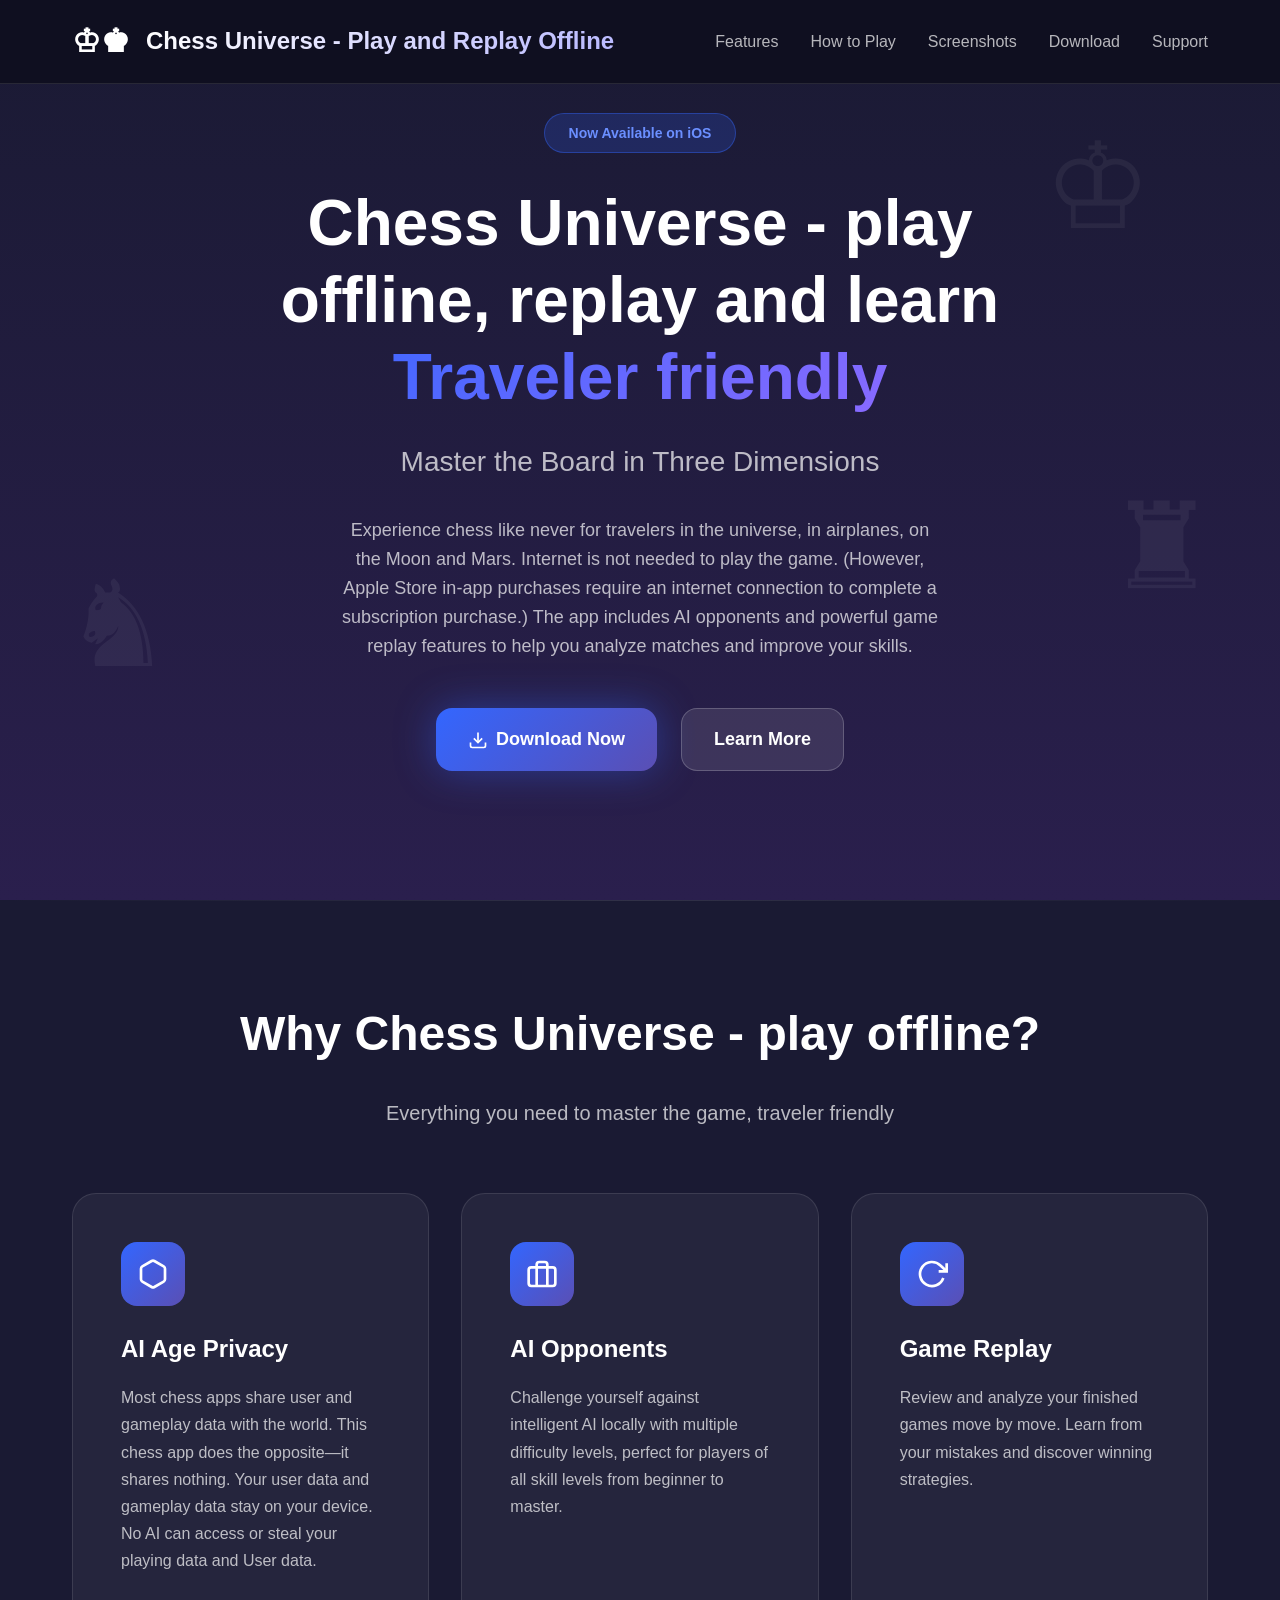
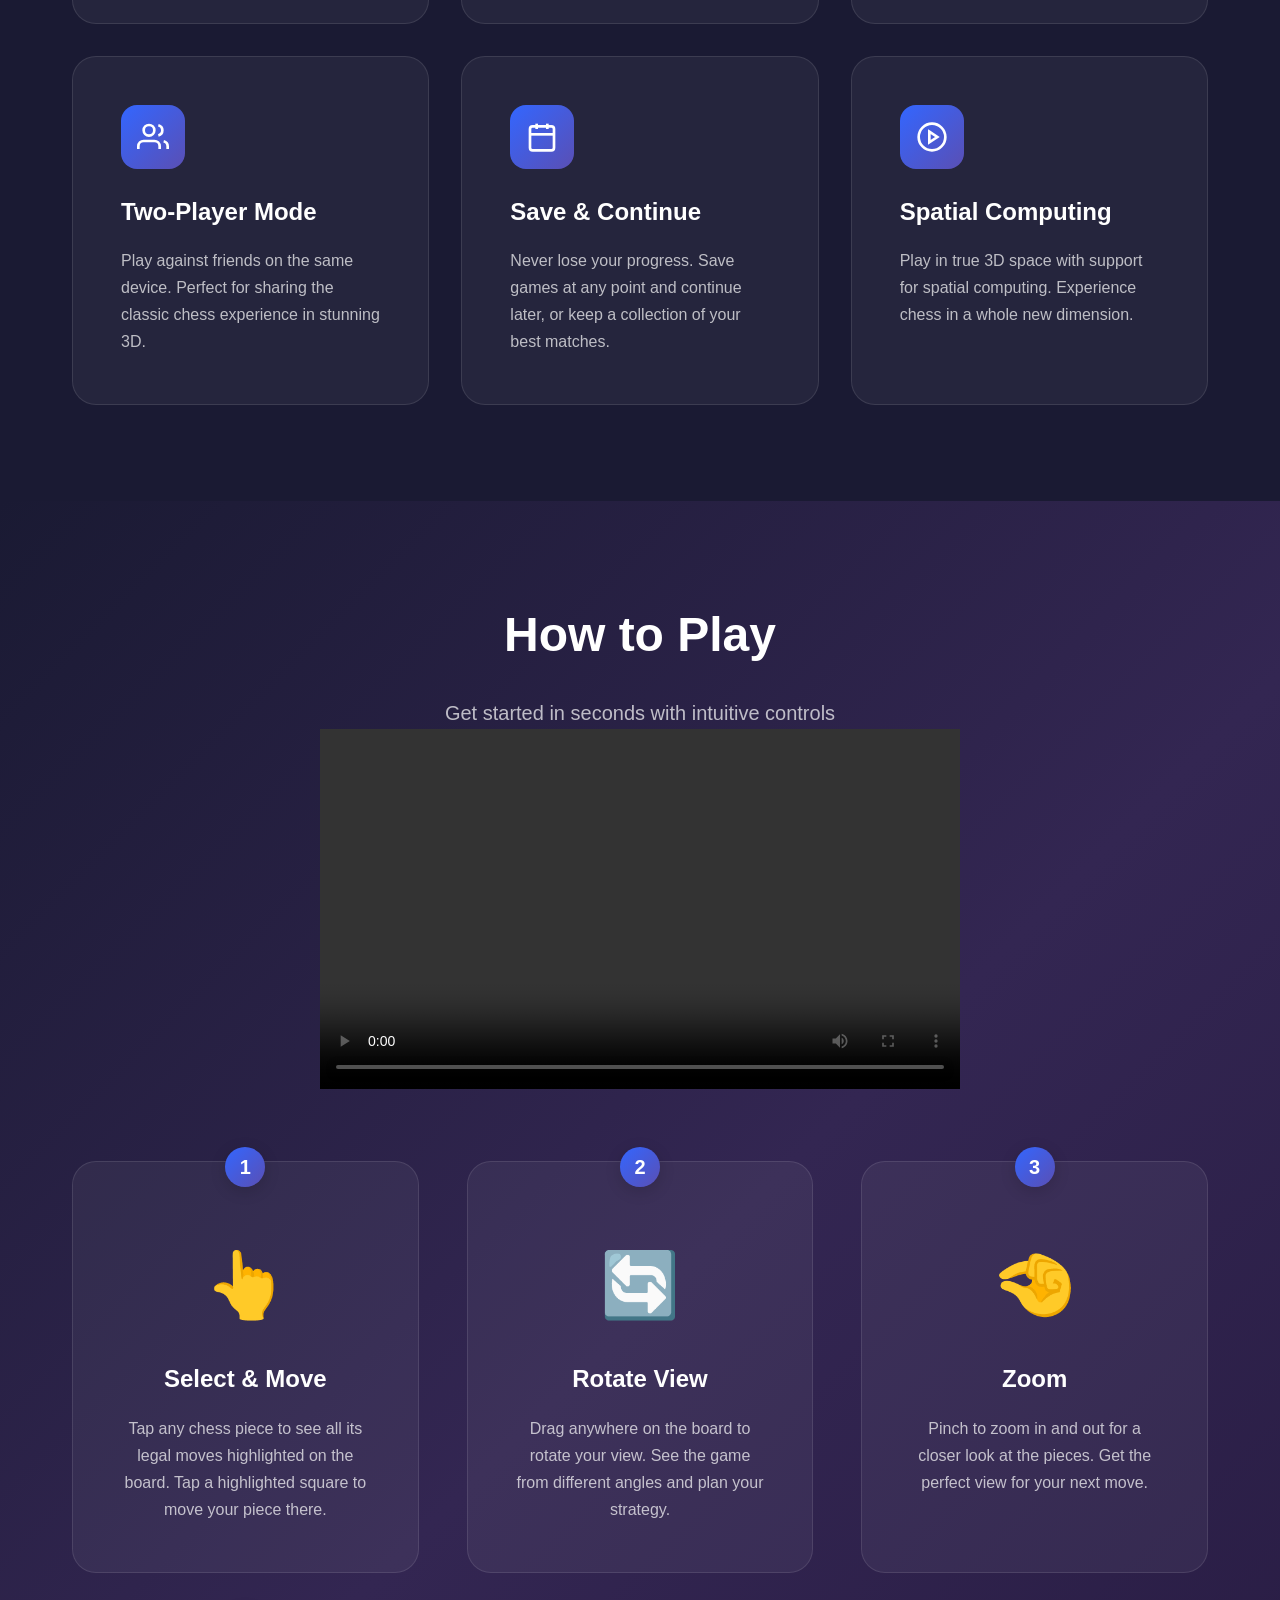
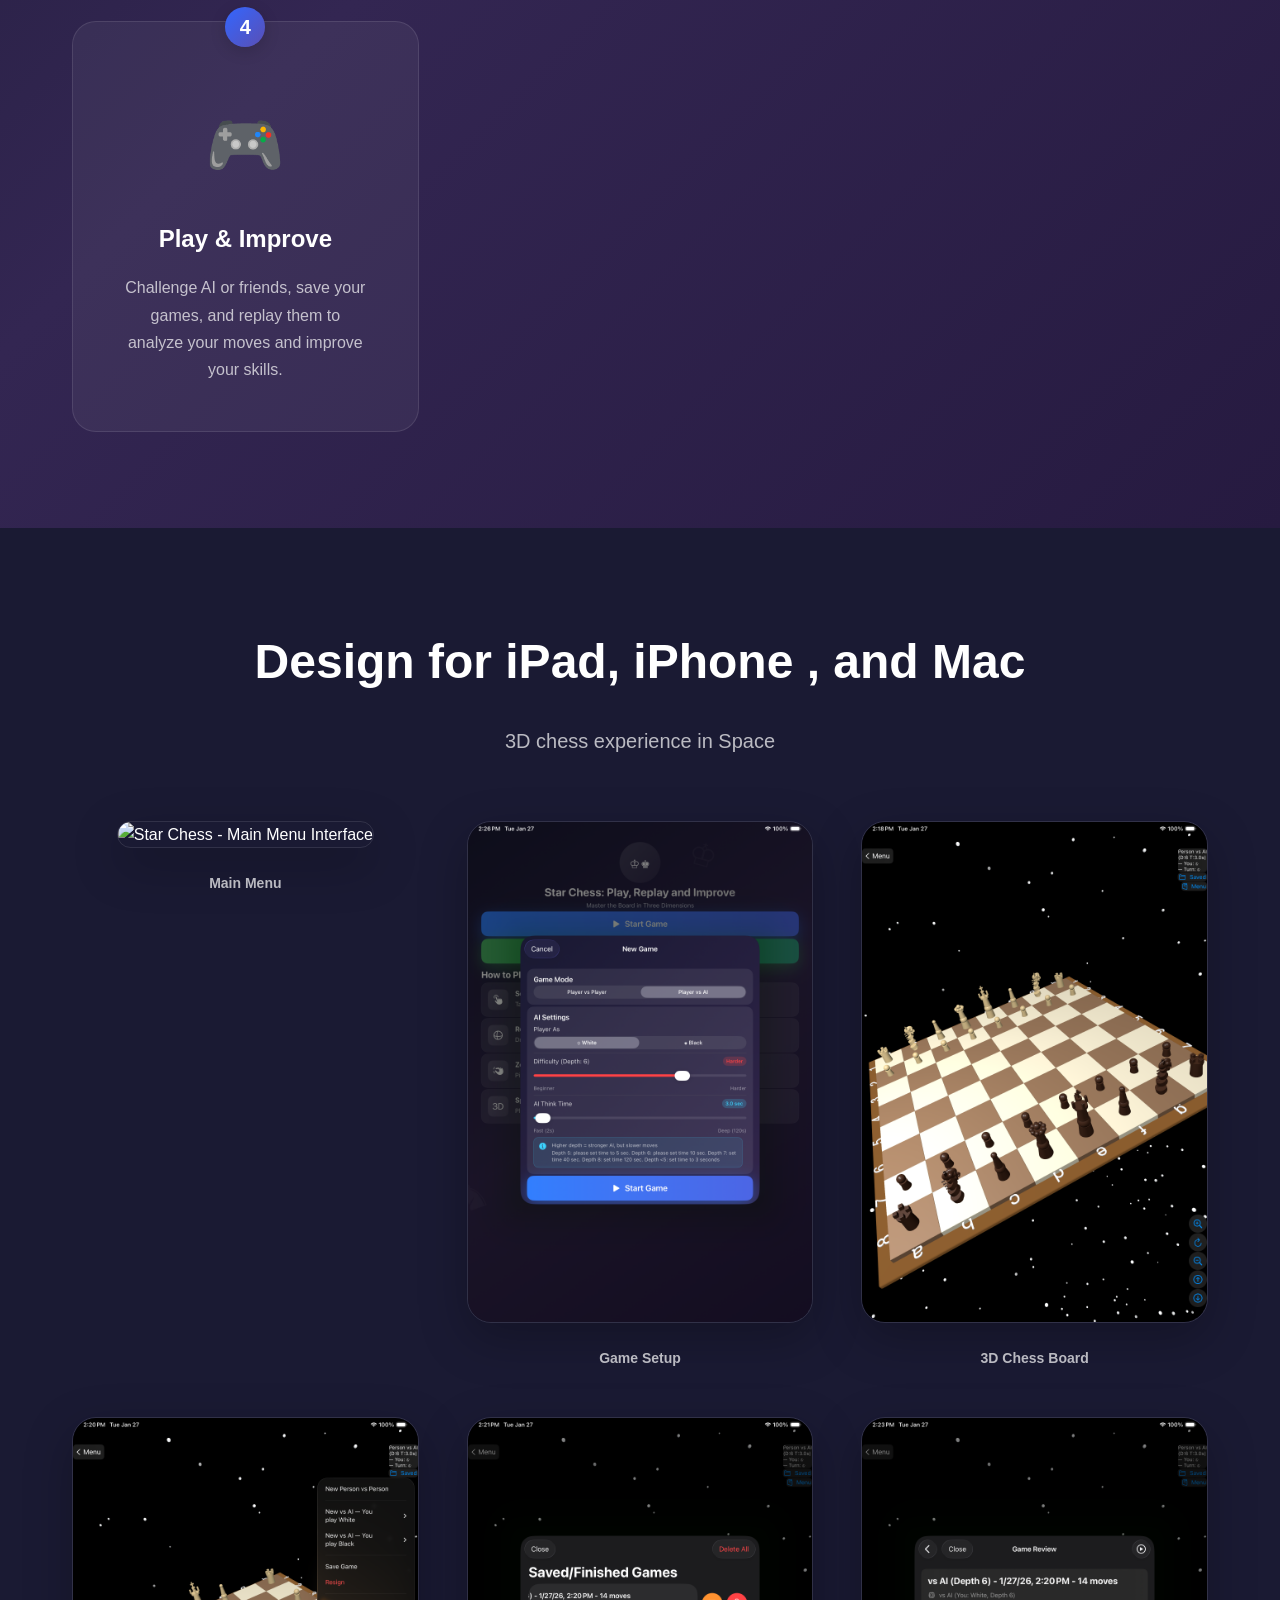
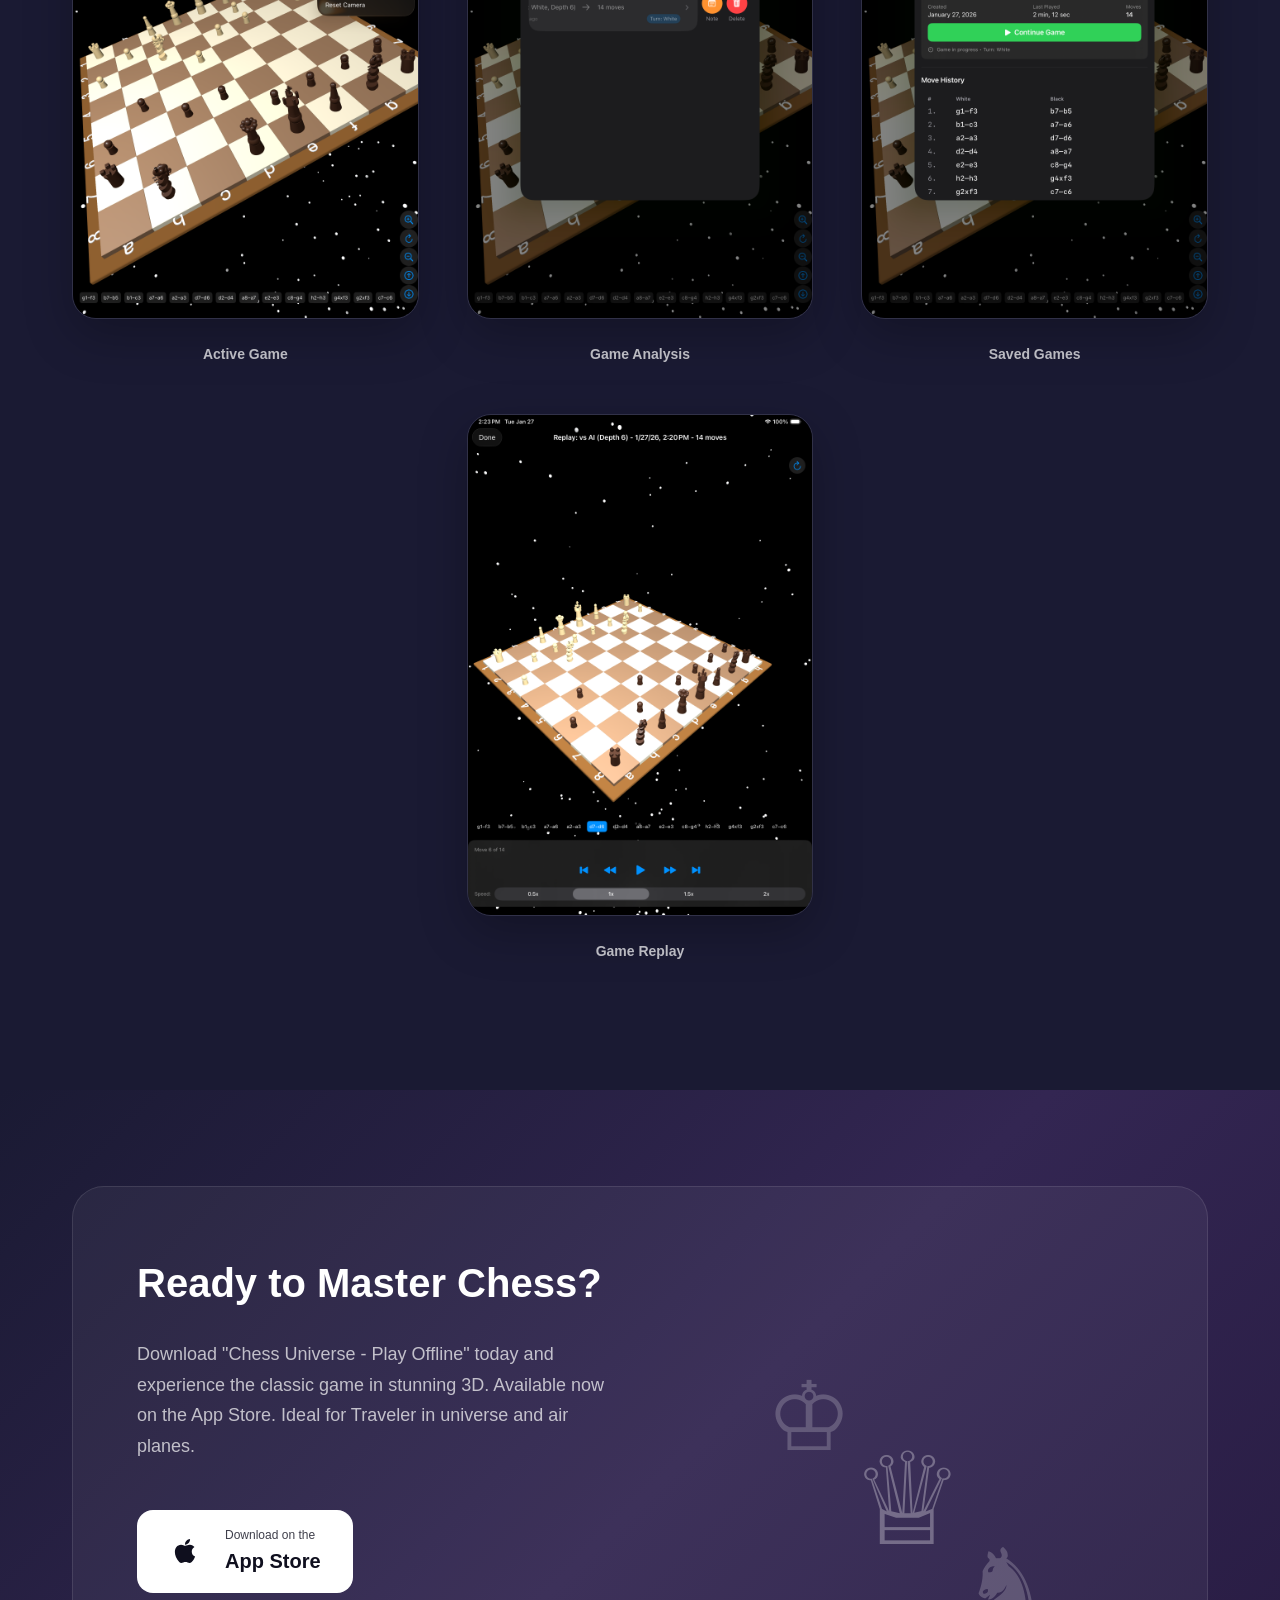
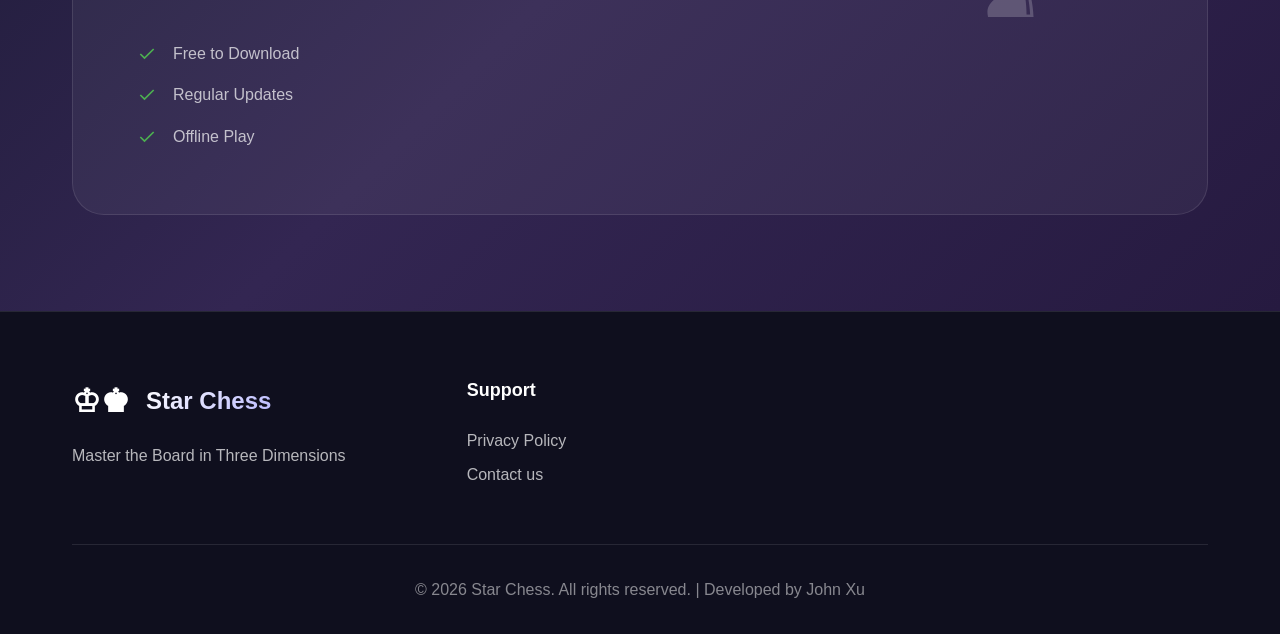
==== commit 101e076e: "Update index.html" ====
--- a/index.html
+++ b/index.html
@@ -95,7 +95,7 @@
                     </div>
                     <h3 class="feature-title">AI Opponents</h3>
                     <p class="feature-description">
-                        Challenge yourself against intelligent AI with multiple difficulty levels, 
+                        Challenge yourself against intelligent AI locally with multiple difficulty levels, 
                         perfect for players of all skill levels from beginner to master.
                     </p>
                 </div>
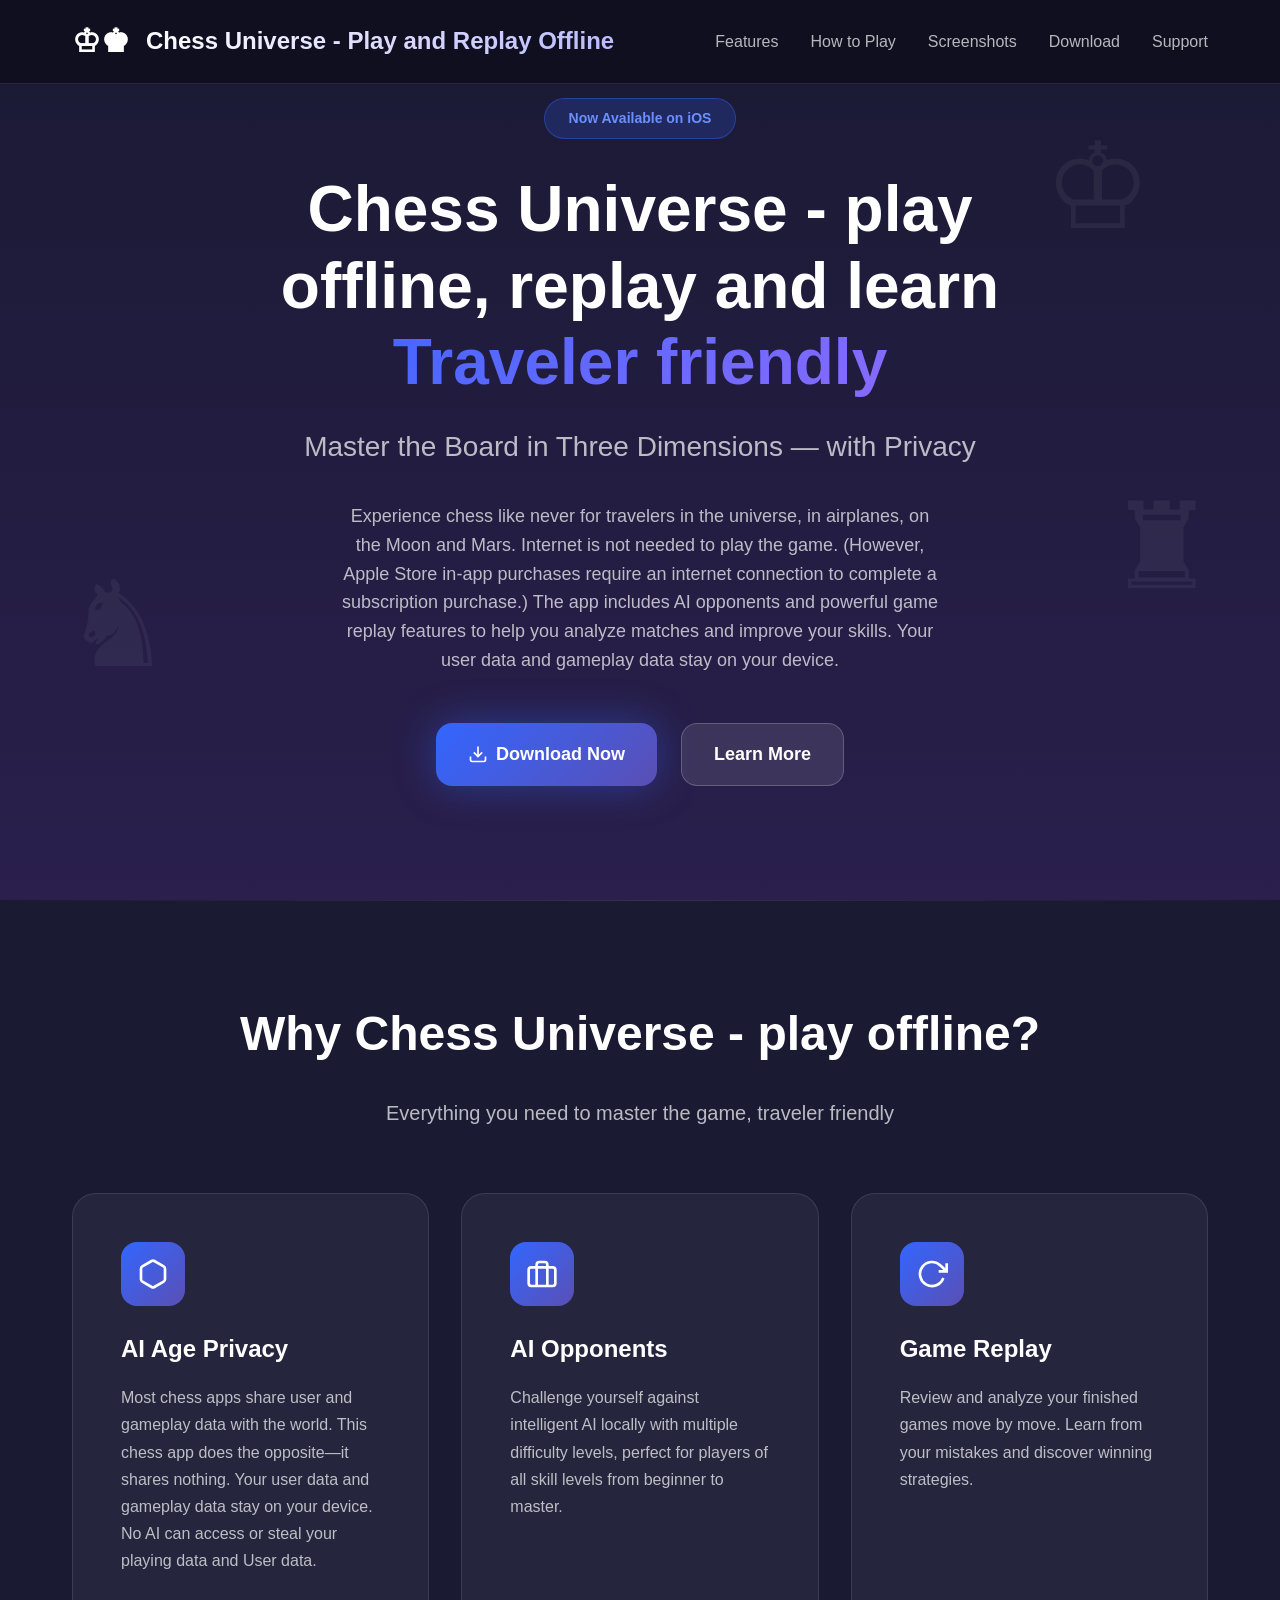
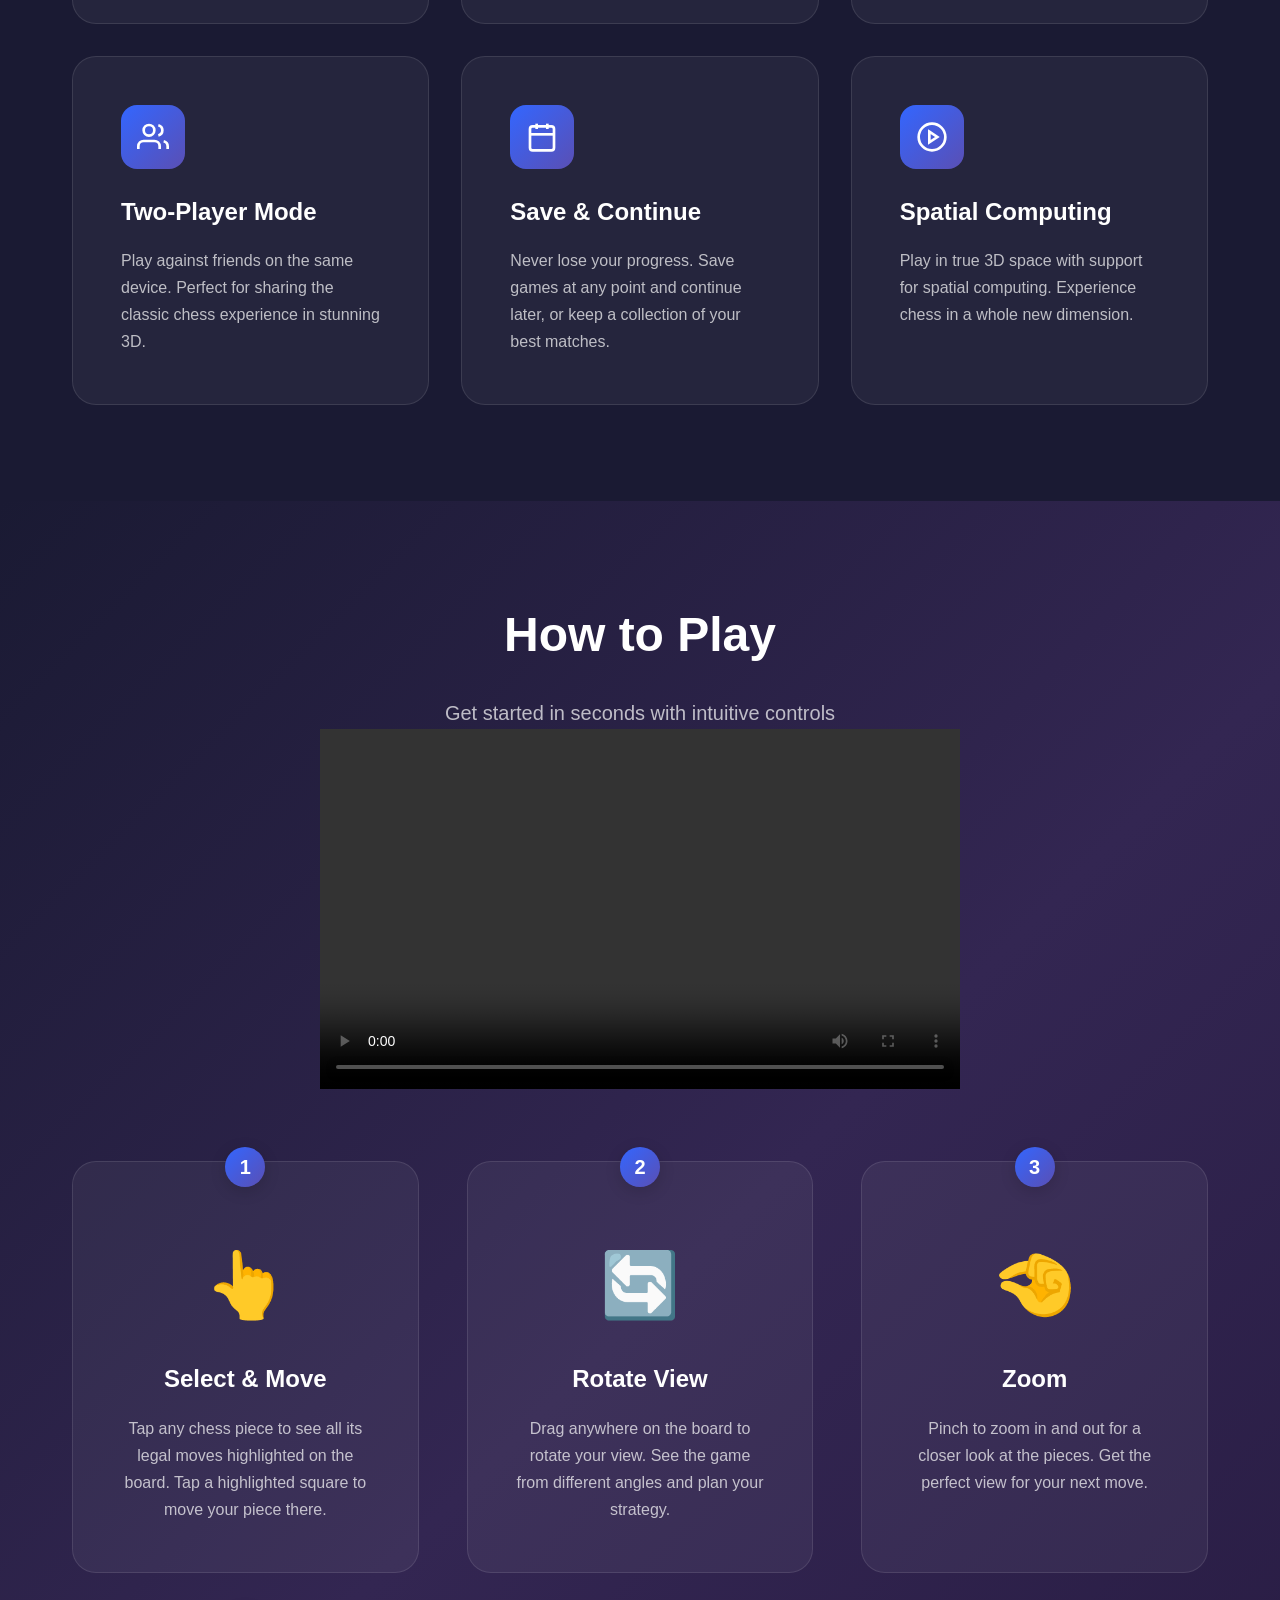
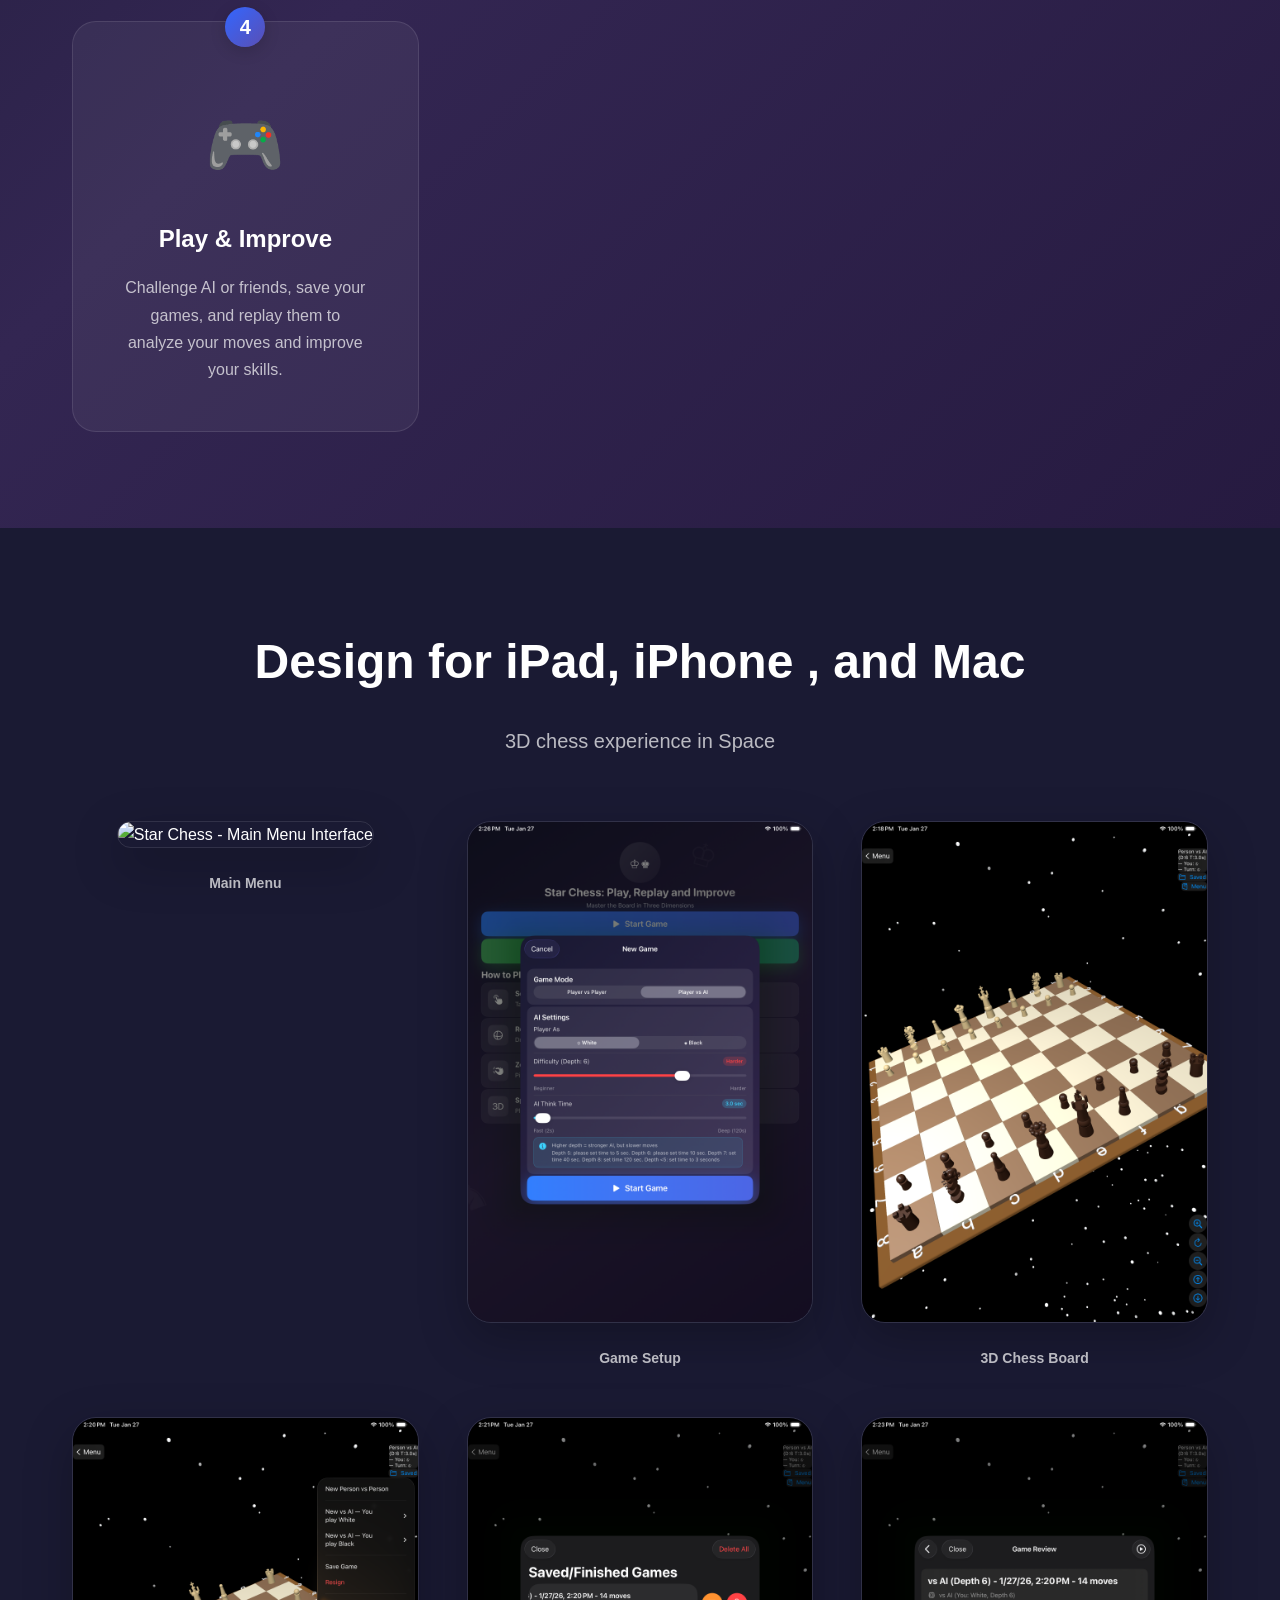
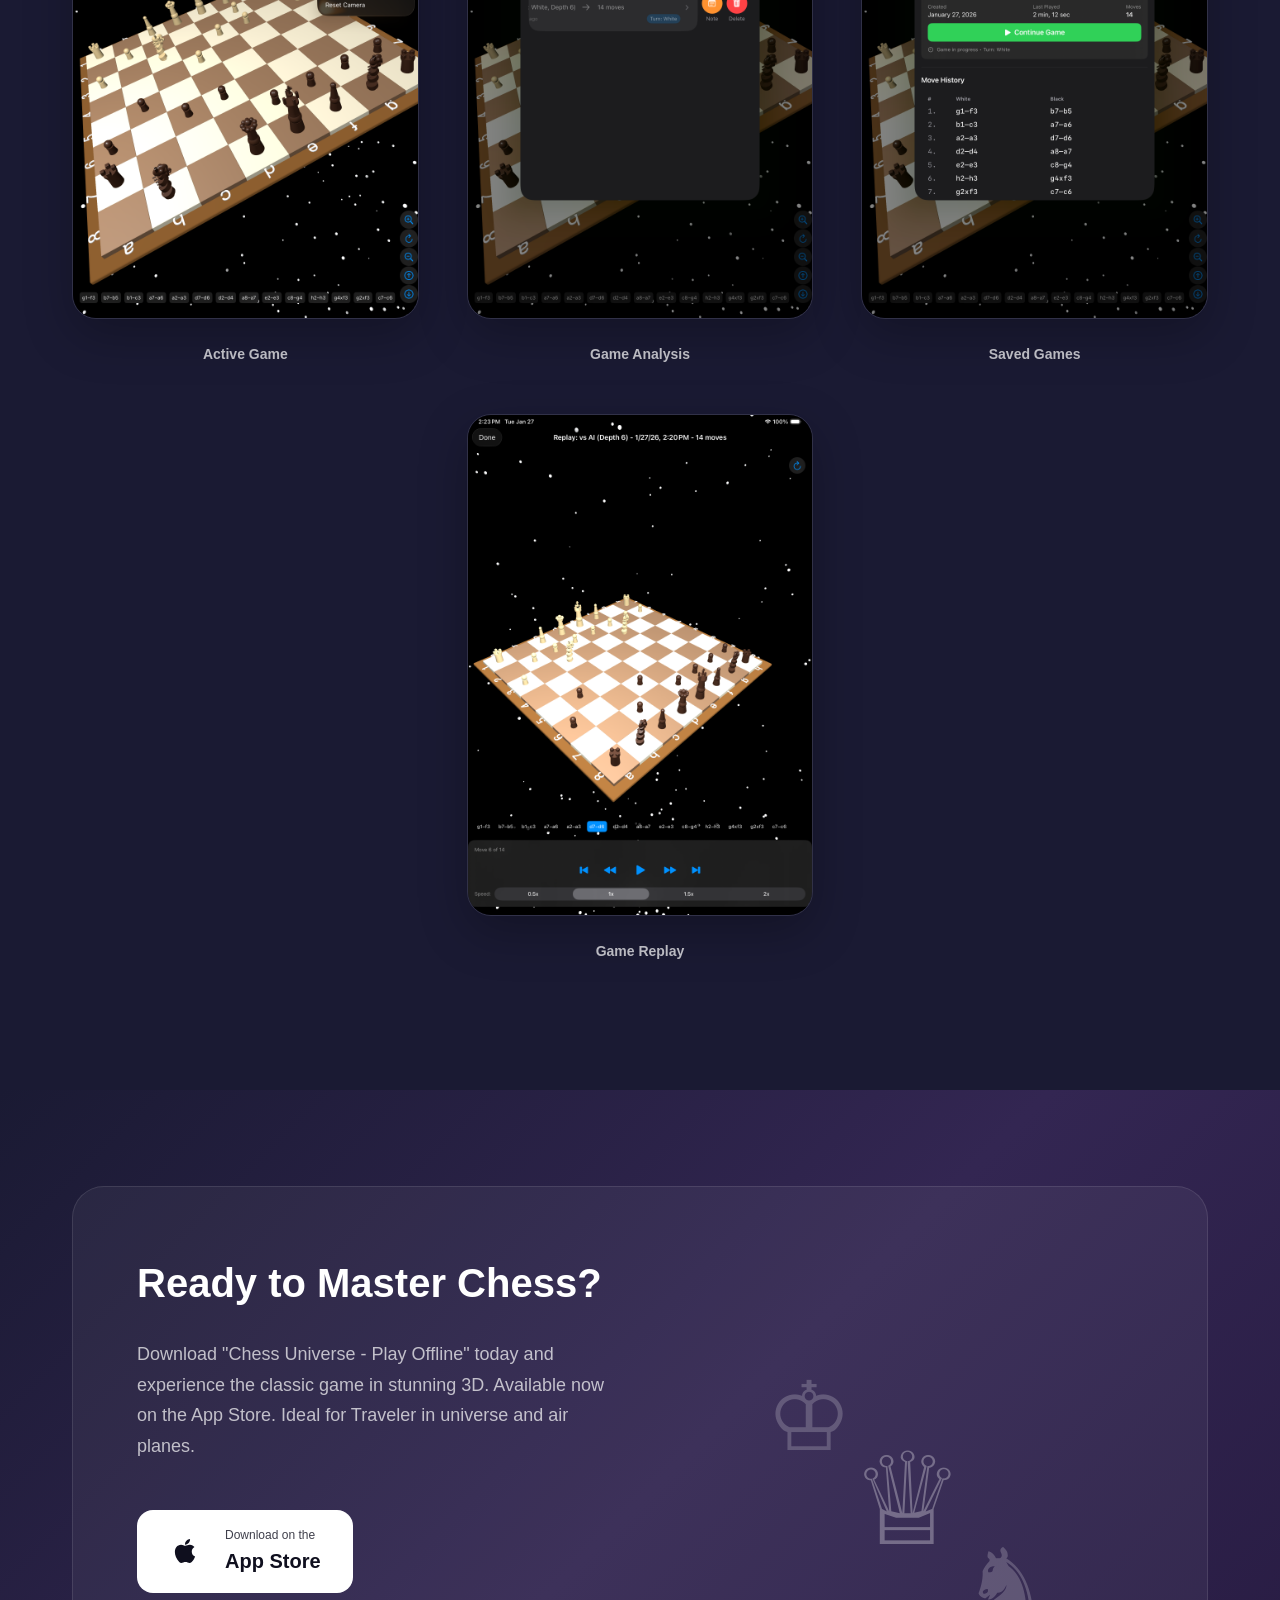
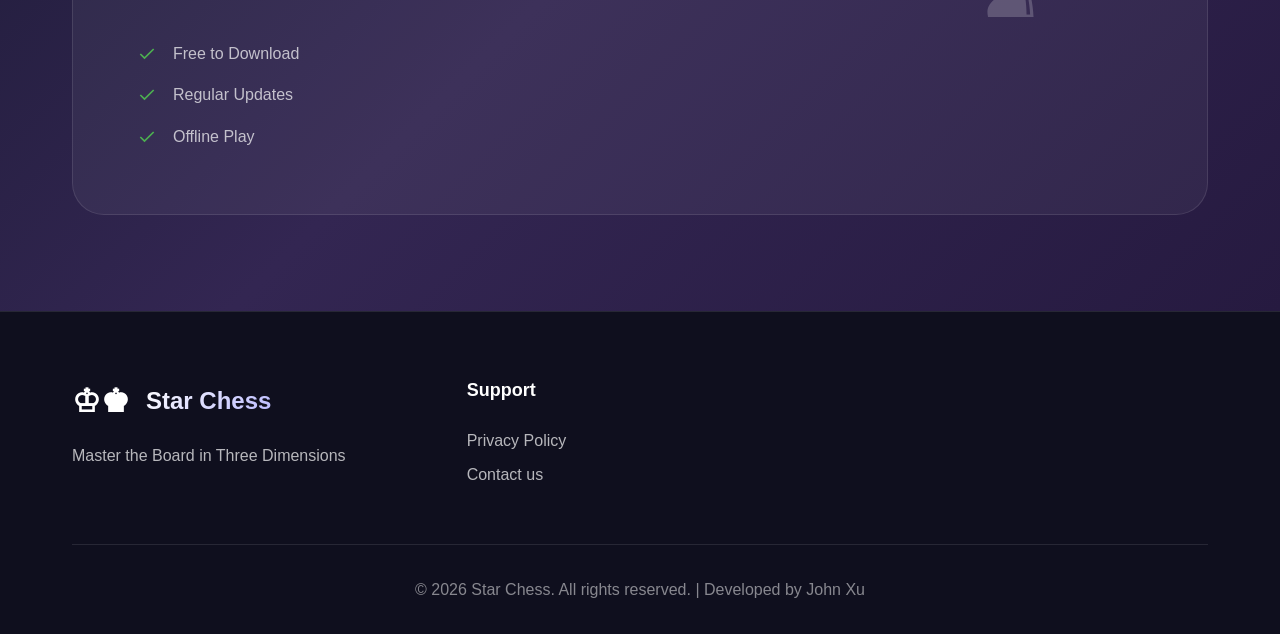
==== commit 1f126561: "Update index.html" ====
--- a/index.html
+++ b/index.html
@@ -45,11 +45,11 @@
                     Chess Universe - play offline, replay and learn
                     <span class="gradient-text">Traveler friendly</span>
                 </h1>
-                <p class="hero-subtitle">Master the Board in Three Dimensions</p>
+                <p class="hero-subtitle">Master the Board in Three Dimensions — with Privacy</p>
                 <p class="hero-description">
                     Experience chess like never for travelers in the universe, in airplanes, on the Moon and Mars. Internet is not needed to play the game. 
 					(However, Apple Store in-app purchases require an internet connection to complete a subscription purchase.)
-                    The app includes AI opponents and powerful game replay features to help you analyze matches and improve your skills.
+                    The app includes AI opponents and powerful game replay features to help you analyze matches and improve your skills. Your user data and gameplay data stay on your device.
                 </p>
                 <div class="hero-buttons">
                     <a href="#download" class="btn btn-primary">
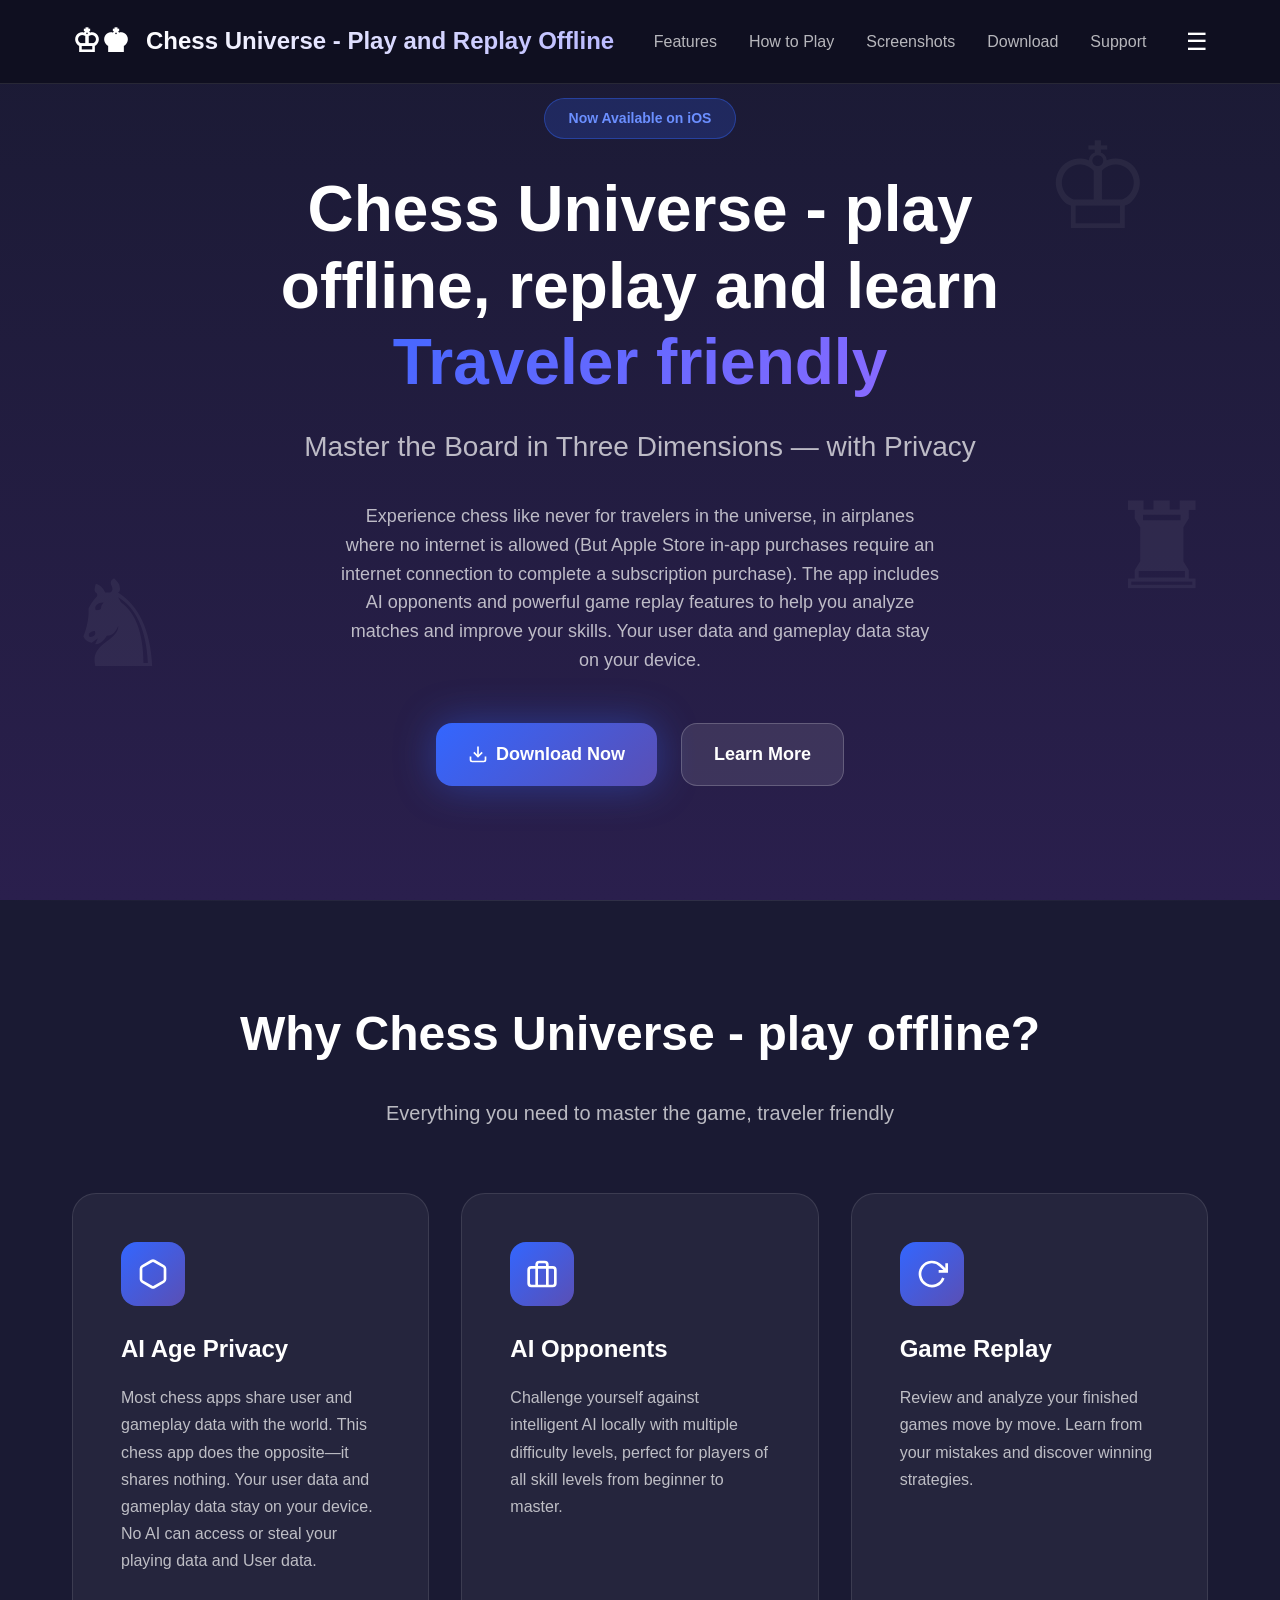
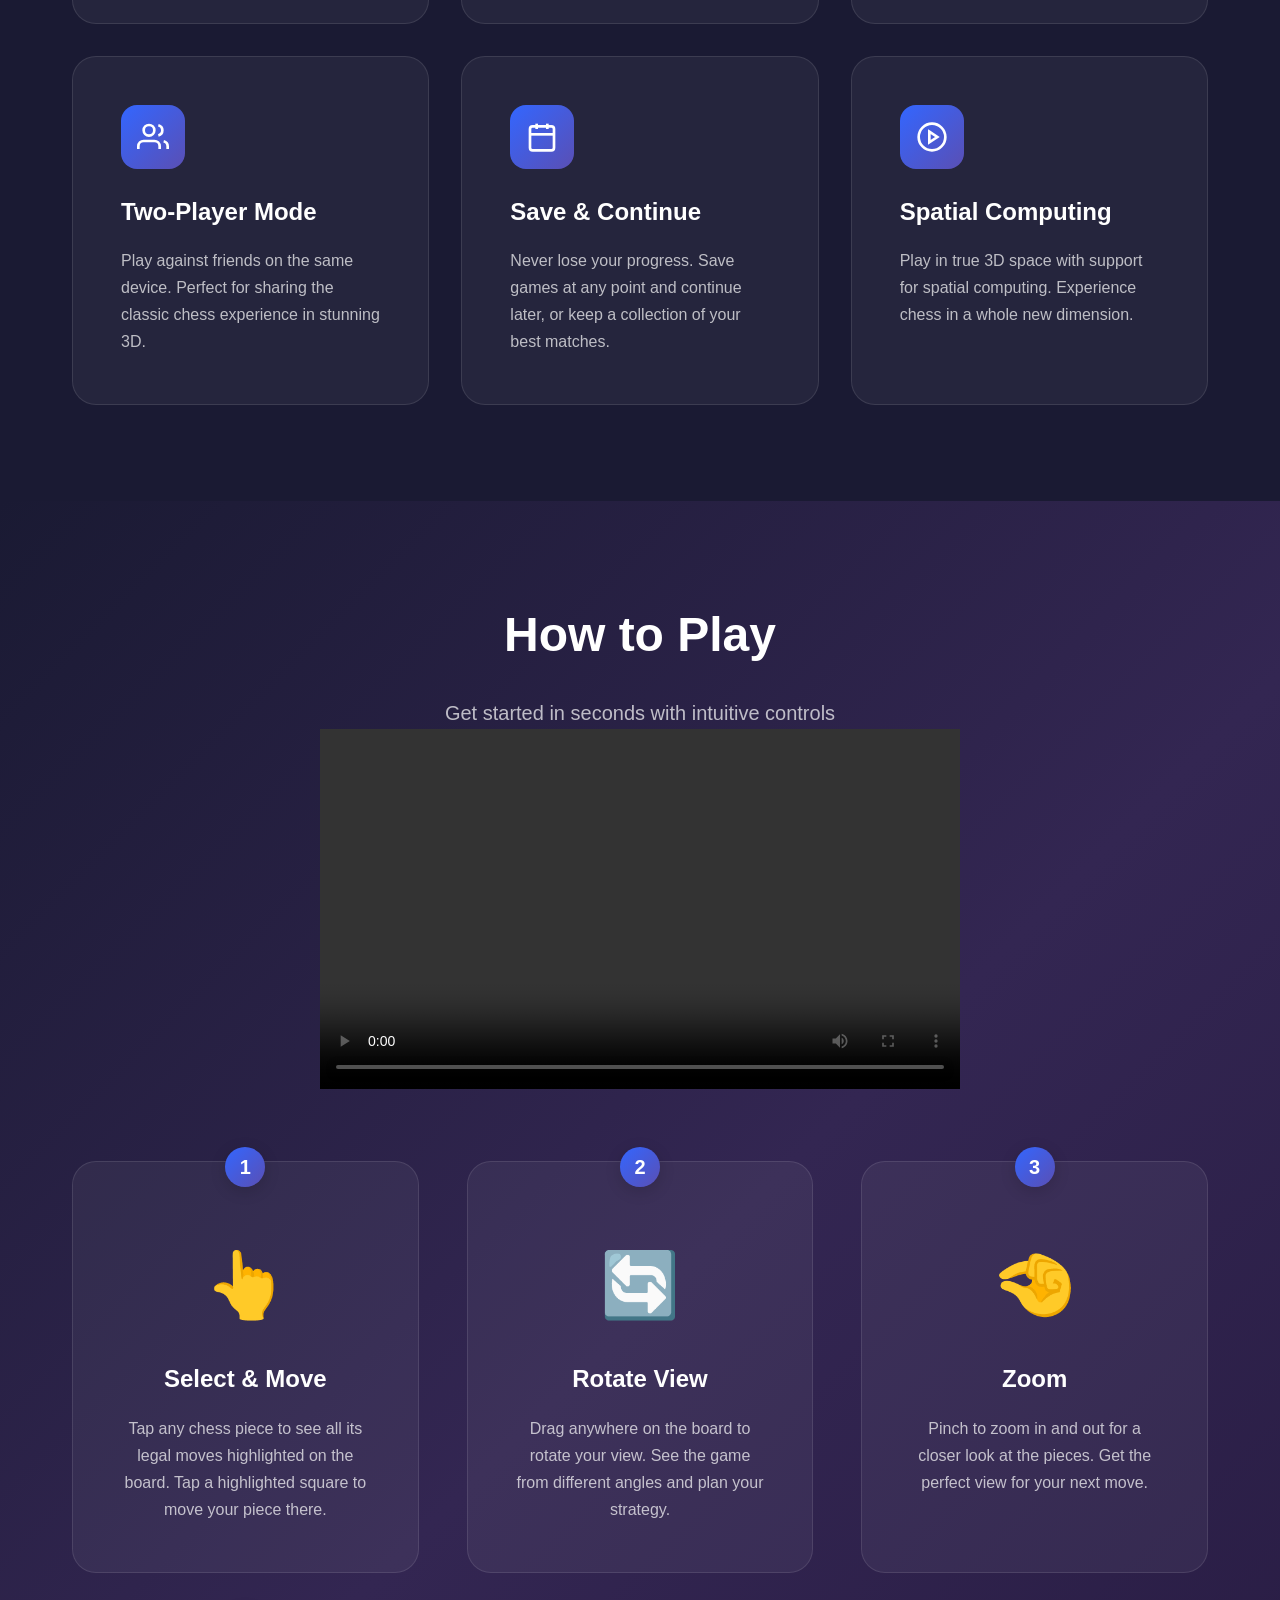
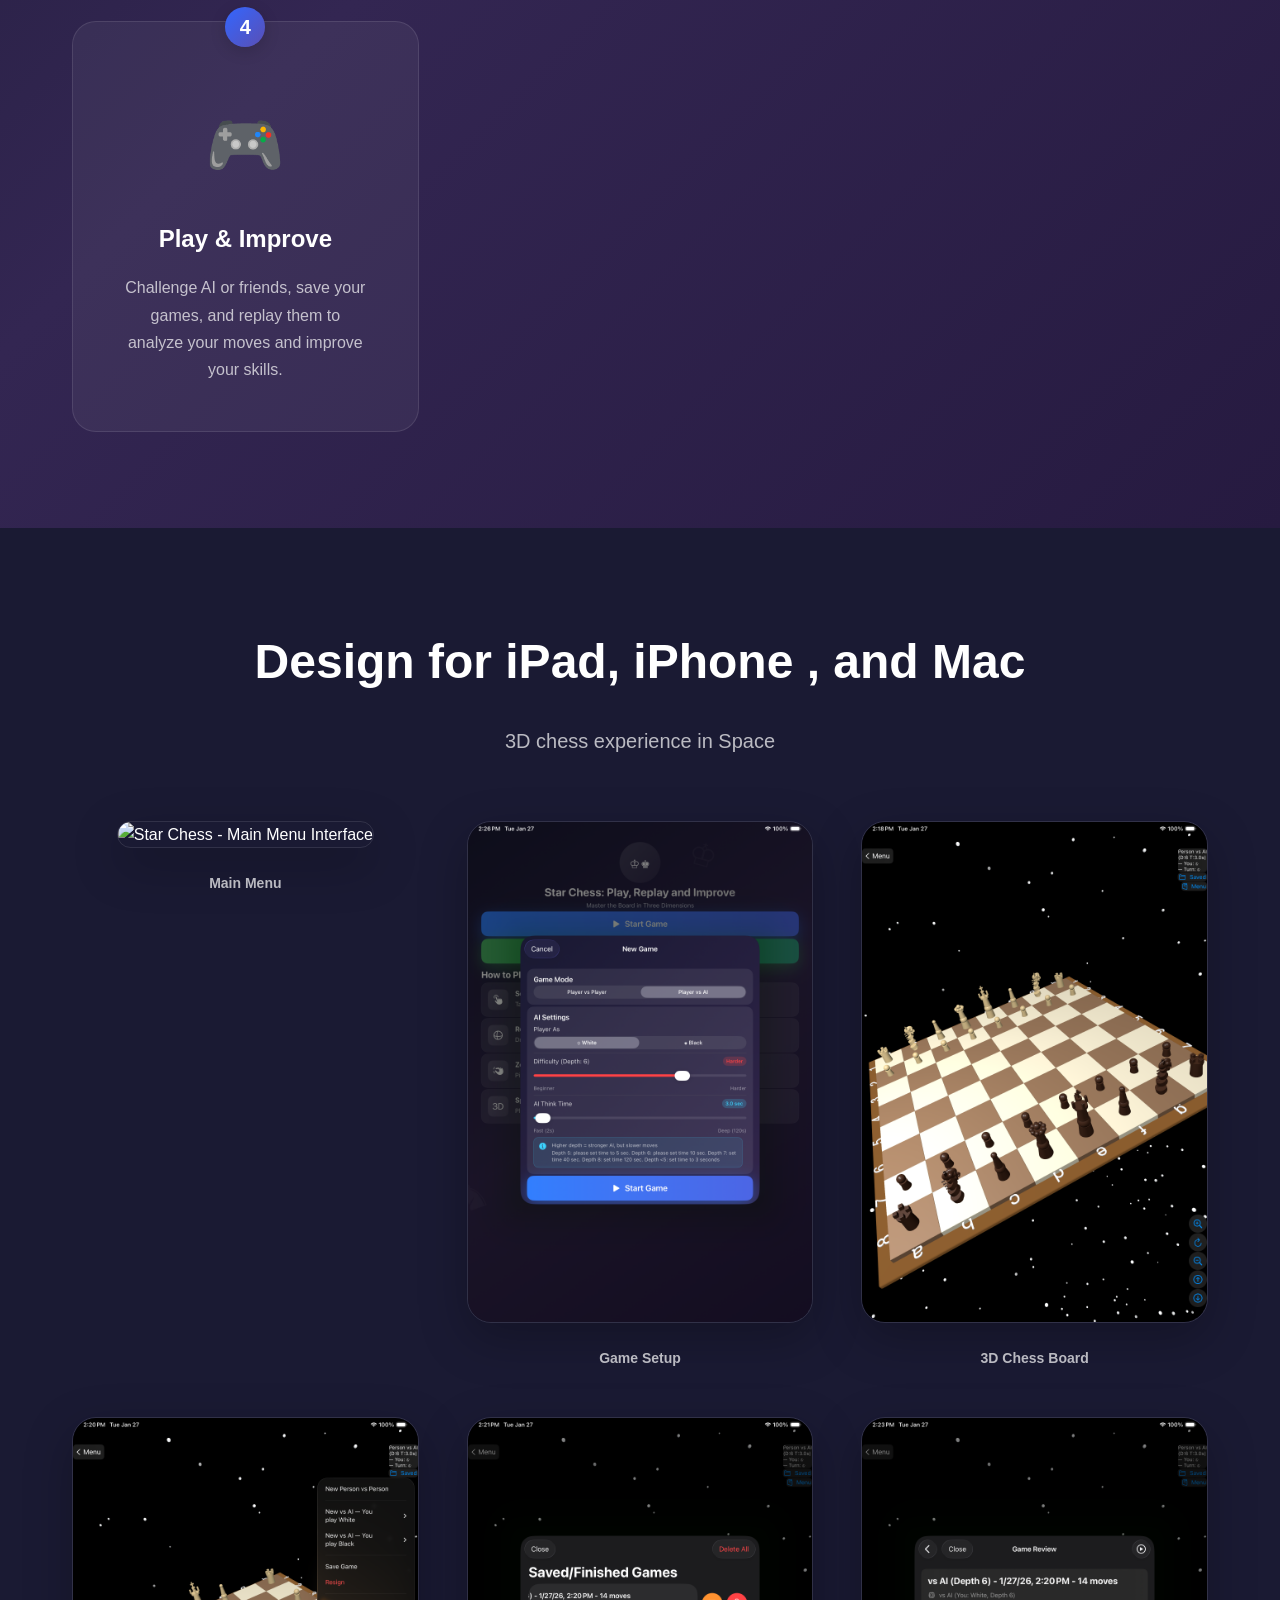
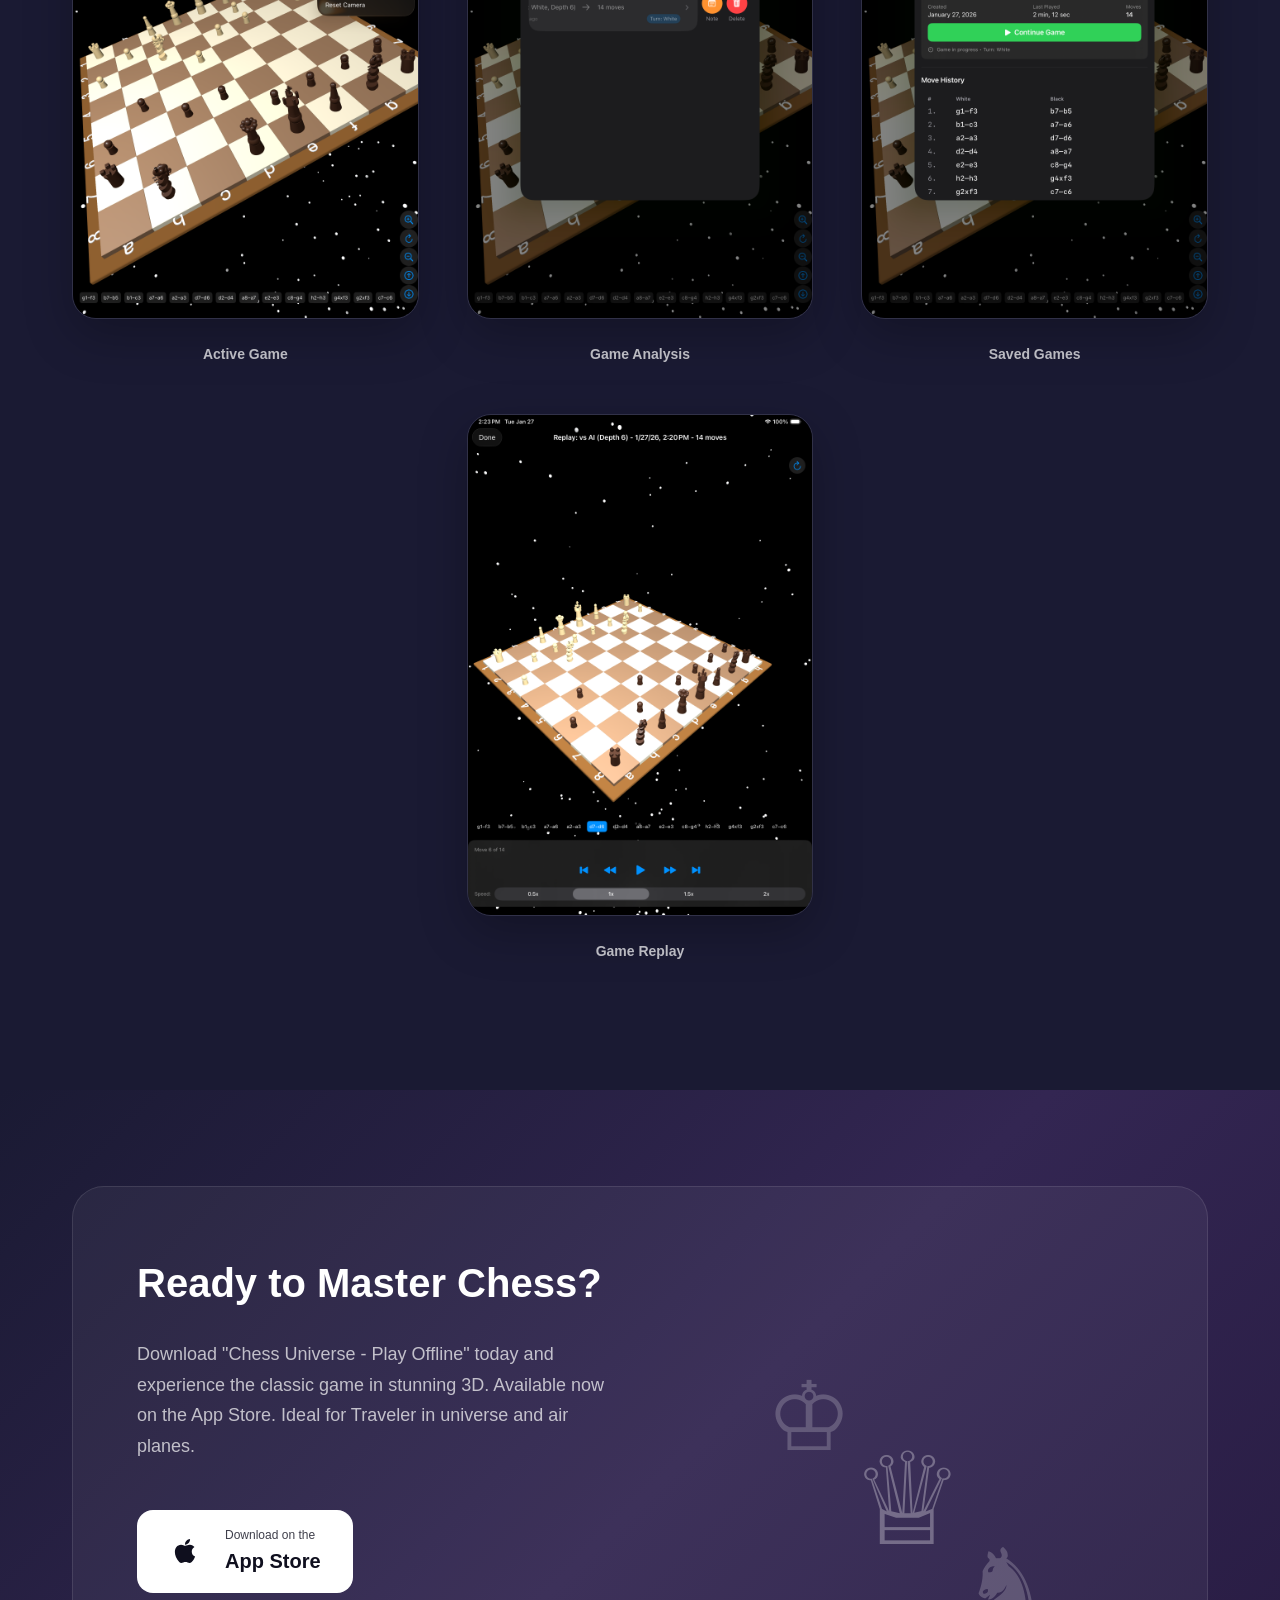
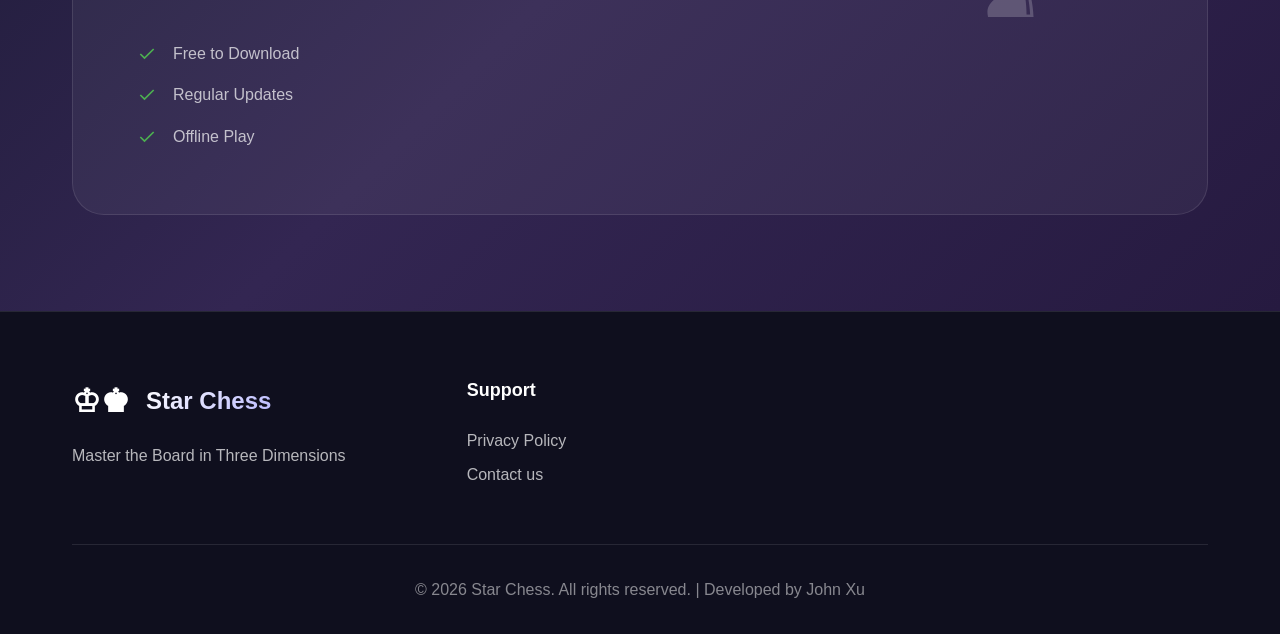
==== commit fe687e39: "Update index.html" ====
--- a/index.html
+++ b/index.html
@@ -47,8 +47,8 @@
                 </h1>
                 <p class="hero-subtitle">Master the Board in Three Dimensions — with Privacy</p>
                 <p class="hero-description">
-                    Experience chess like never for travelers in the universe, in airplanes, on the Moon and Mars. Internet is not needed to play the game. 
-					(However, Apple Store in-app purchases require an internet connection to complete a subscription purchase.)
+                    Experience chess like never for travelers in the universe, in airplanes where no internet is allowed  
+					(But Apple Store in-app purchases require an internet connection to complete a subscription purchase).
                     The app includes AI opponents and powerful game replay features to help you analyze matches and improve your skills. Your user data and gameplay data stay on your device.
                 </p>
                 <div class="hero-buttons">
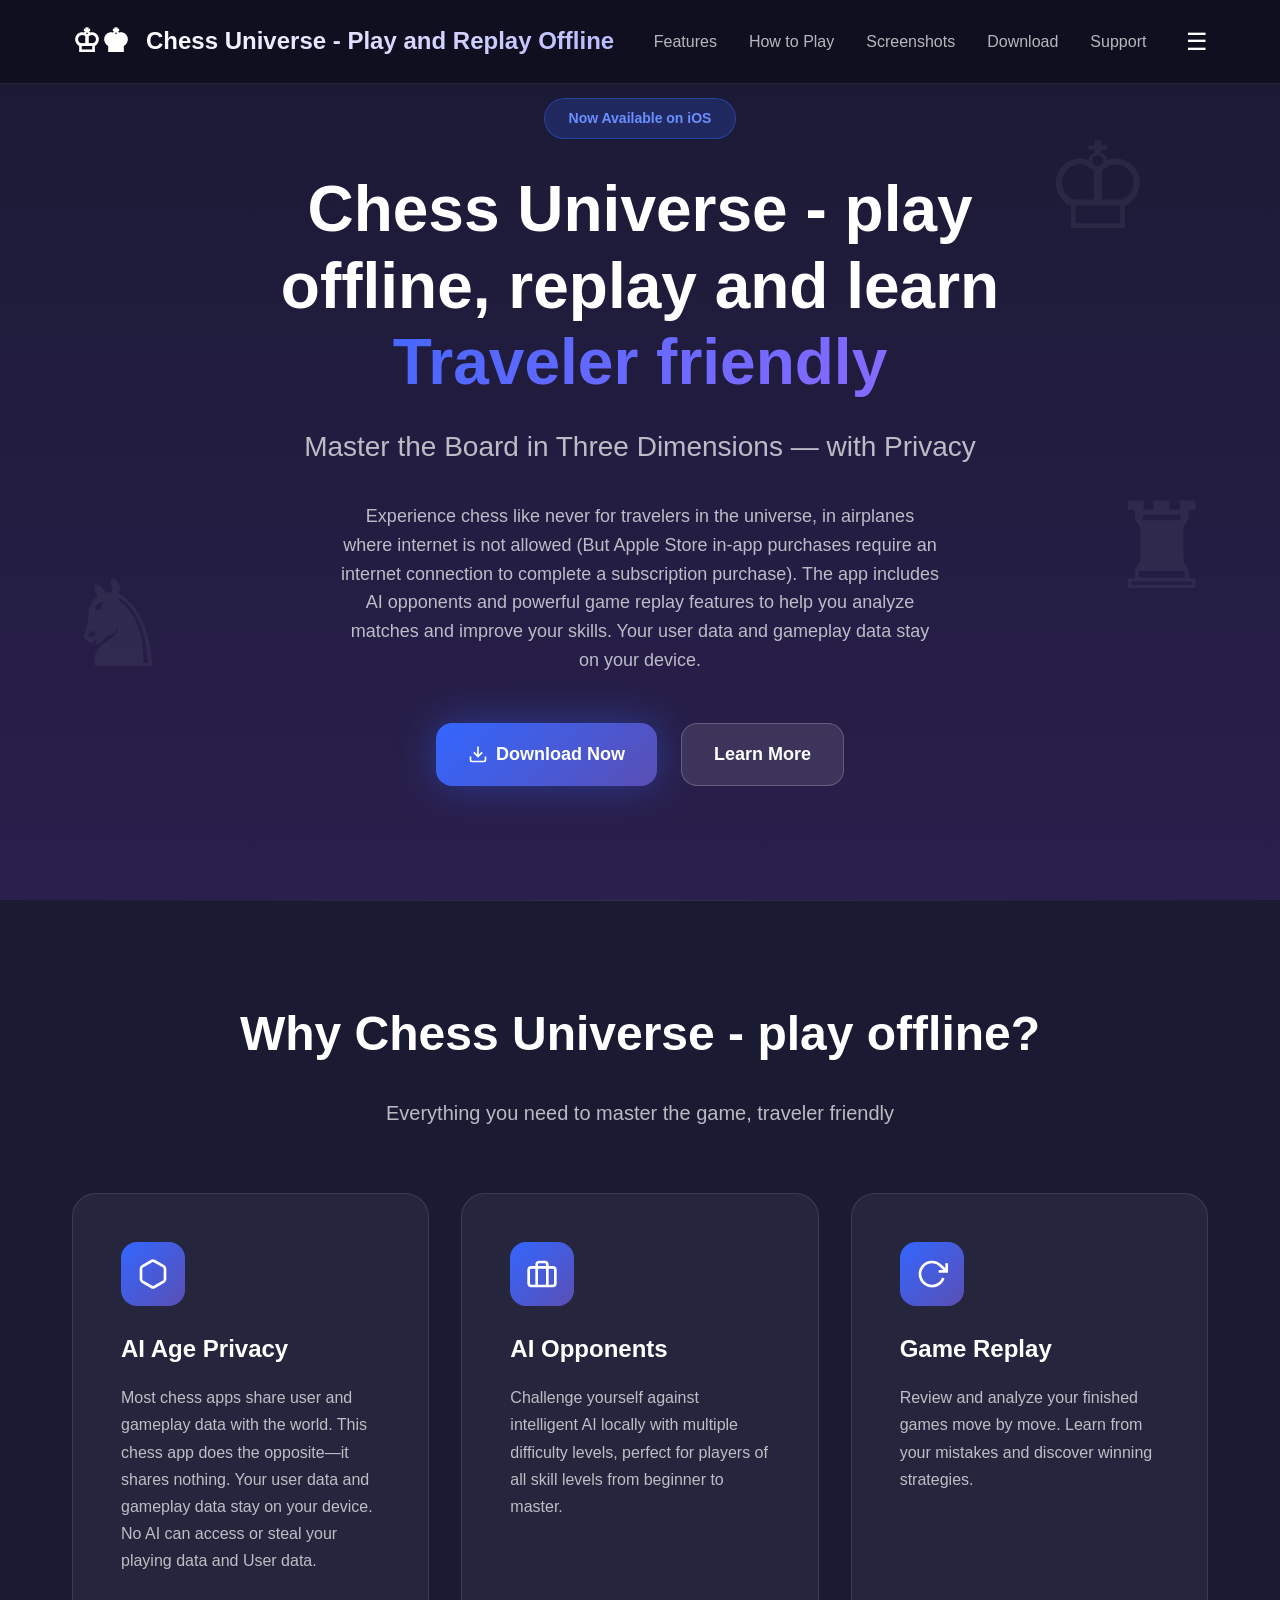
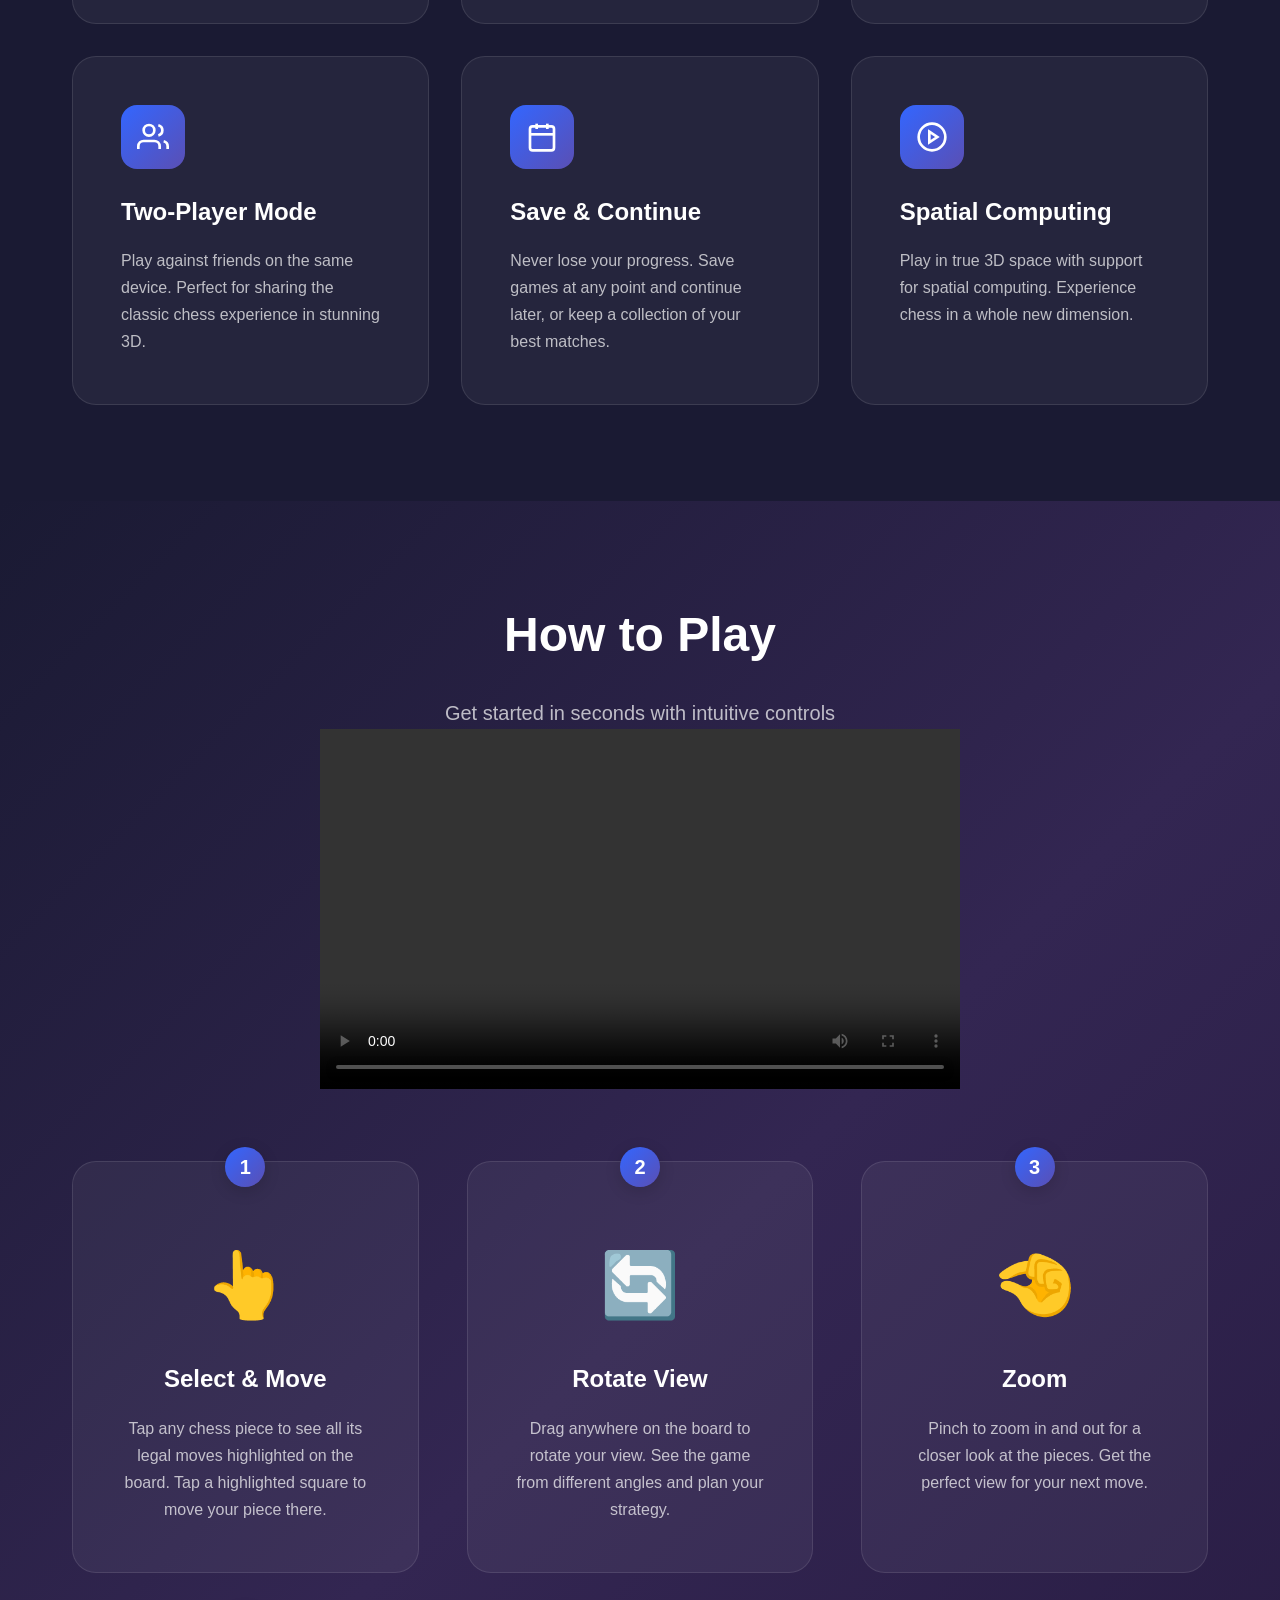
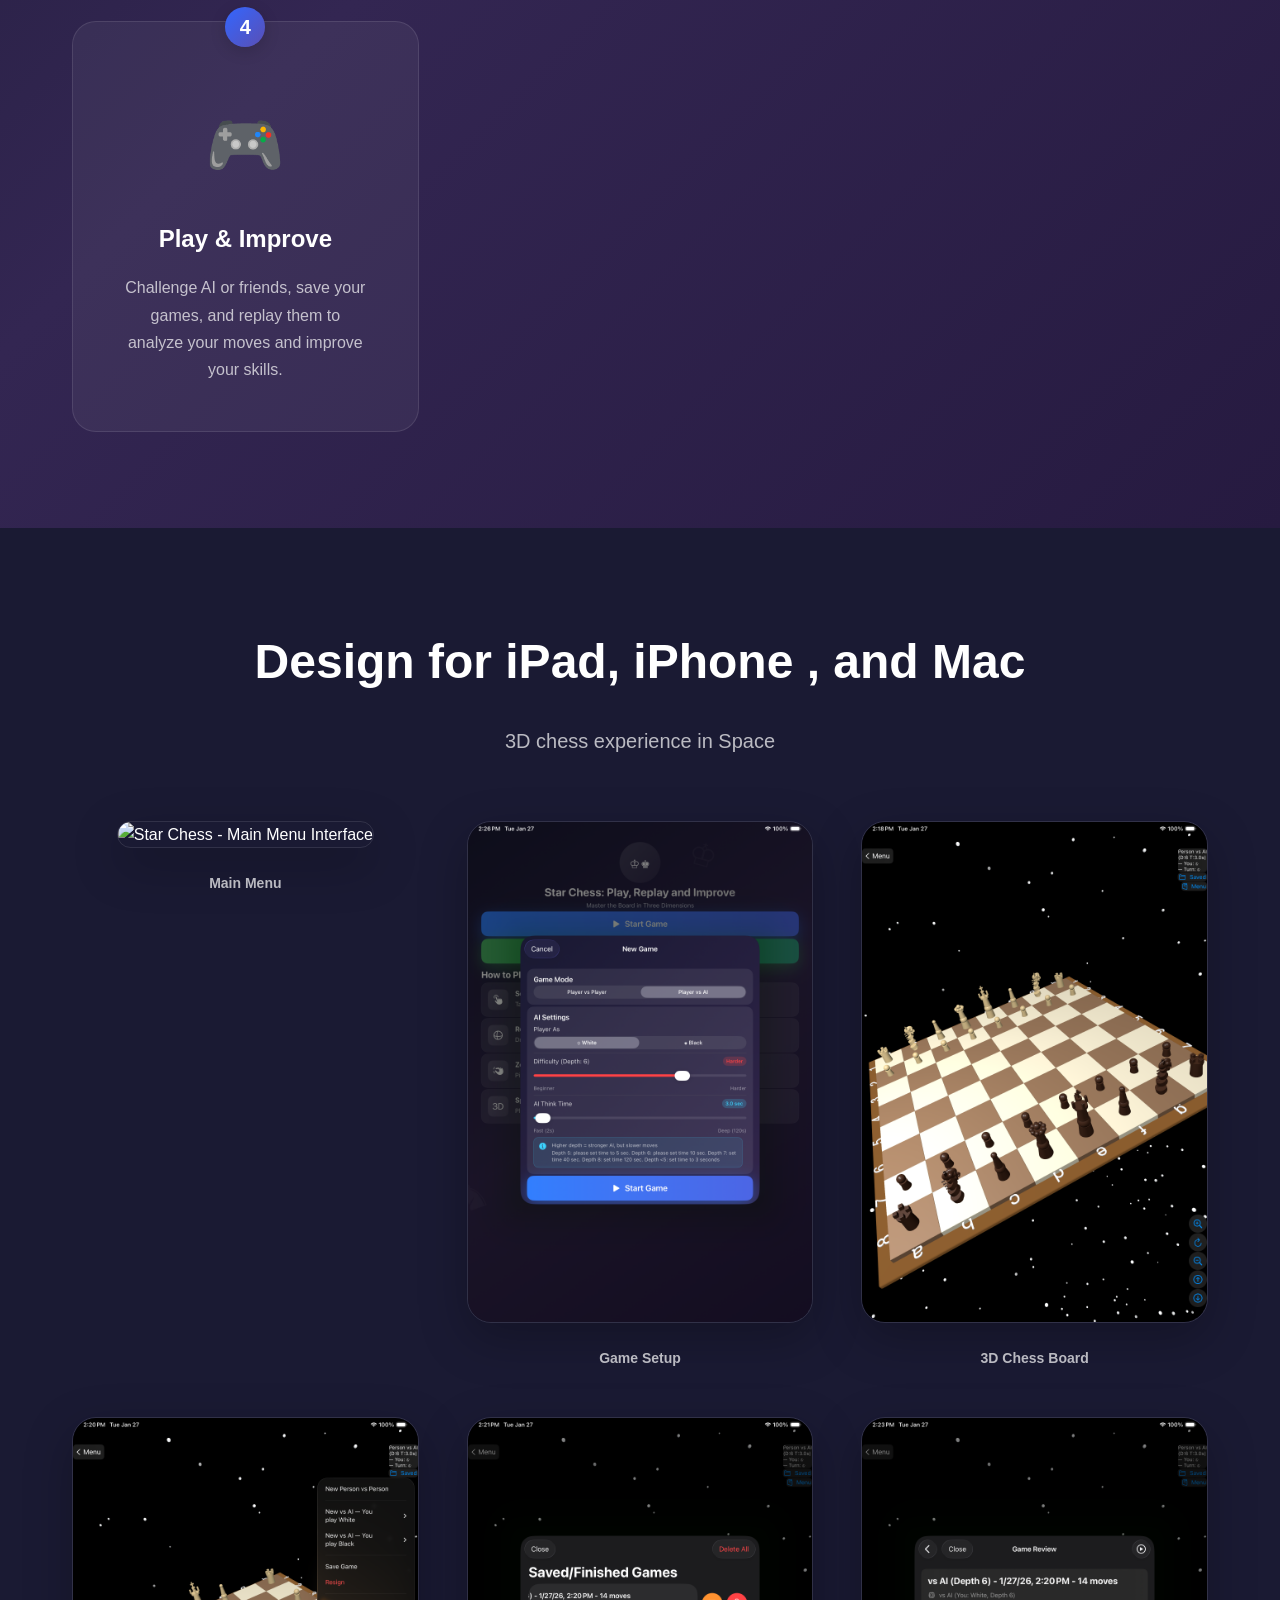
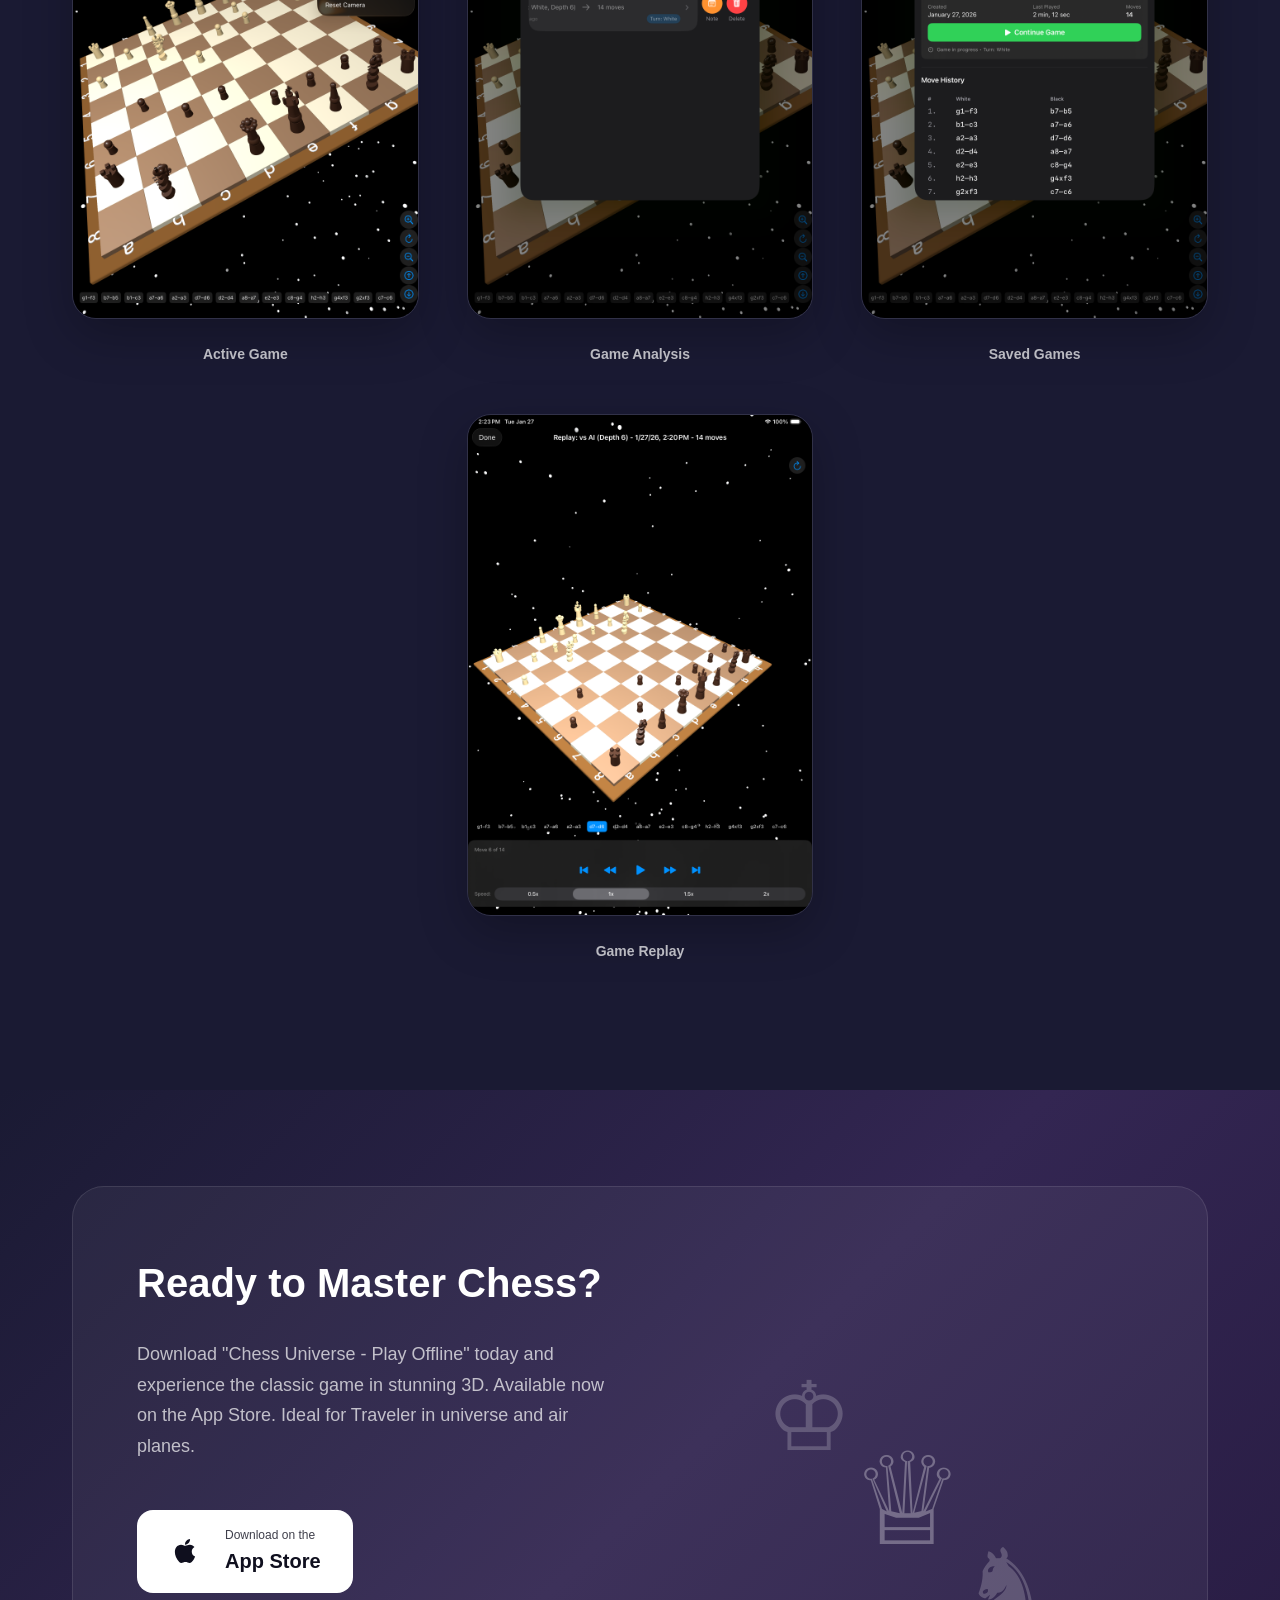
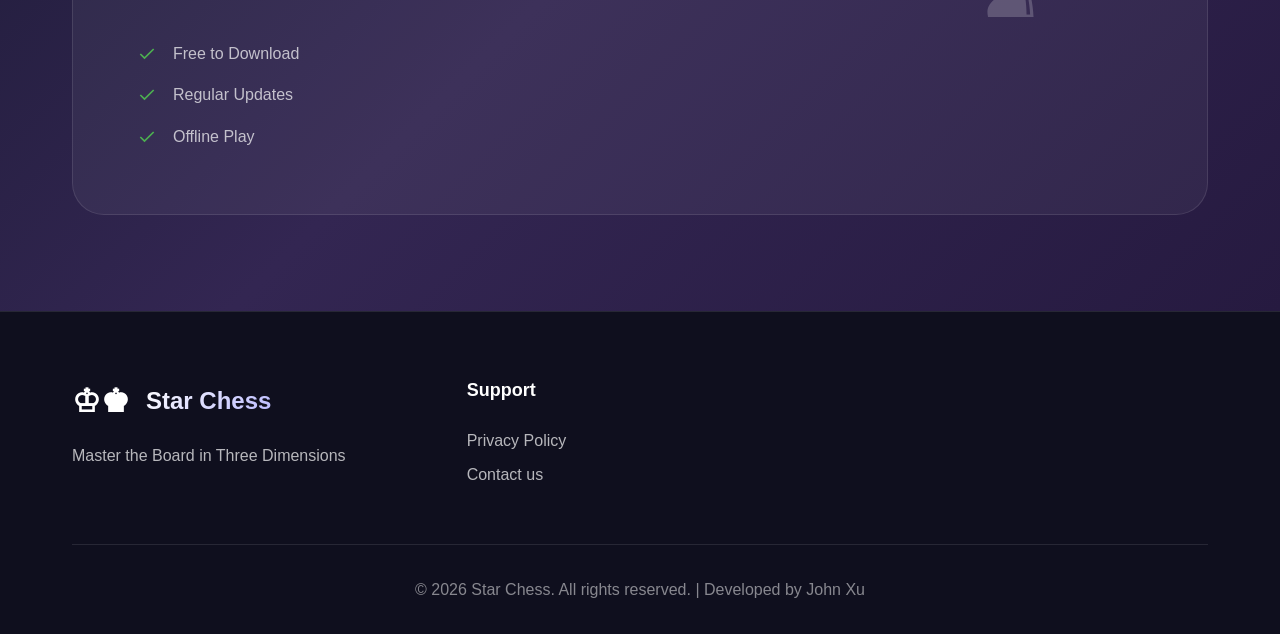
==== commit 1c597d03: "Update index.html" ====
--- a/index.html
+++ b/index.html
@@ -47,7 +47,7 @@
                 </h1>
                 <p class="hero-subtitle">Master the Board in Three Dimensions — with Privacy</p>
                 <p class="hero-description">
-                    Experience chess like never for travelers in the universe, in airplanes where no internet is allowed  
+                    Experience chess like never for travelers in the universe, in airplanes where internet is not allowed  
 					(But Apple Store in-app purchases require an internet connection to complete a subscription purchase).
                     The app includes AI opponents and powerful game replay features to help you analyze matches and improve your skills. Your user data and gameplay data stay on your device.
                 </p>
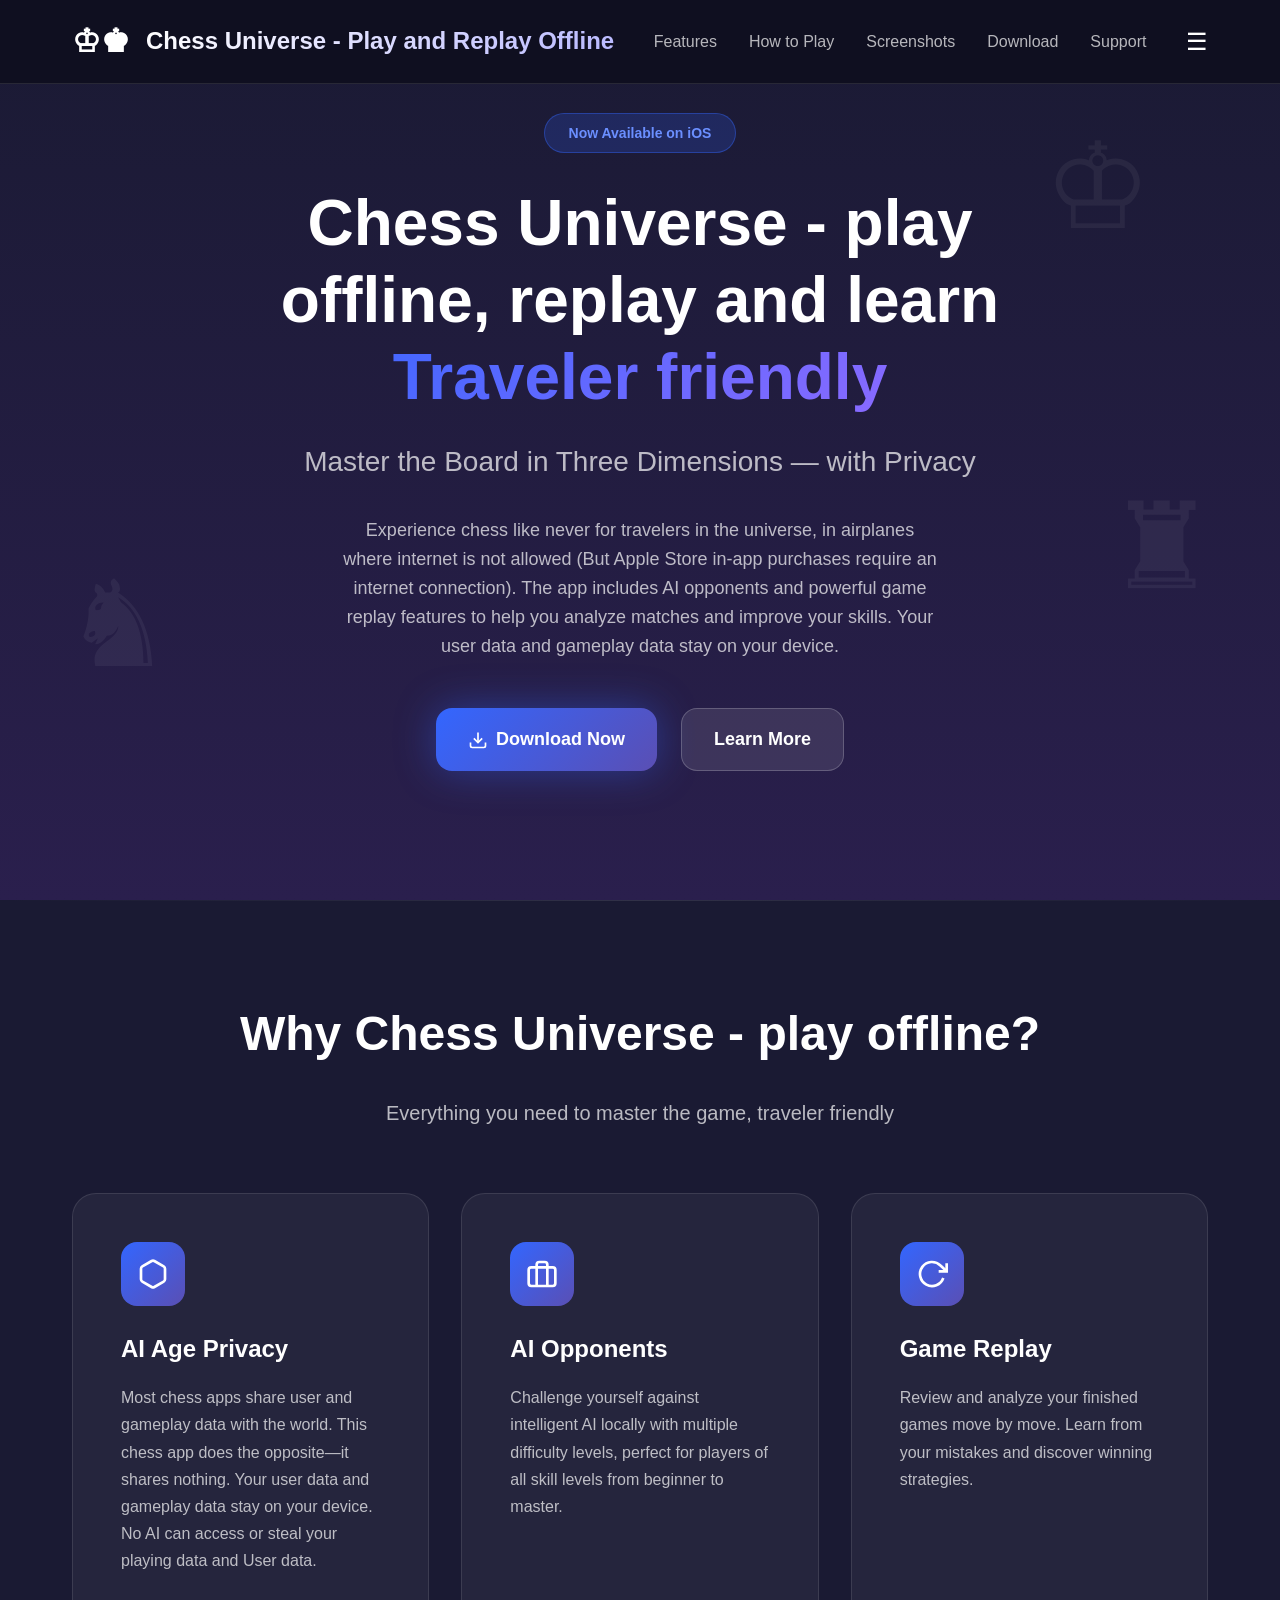
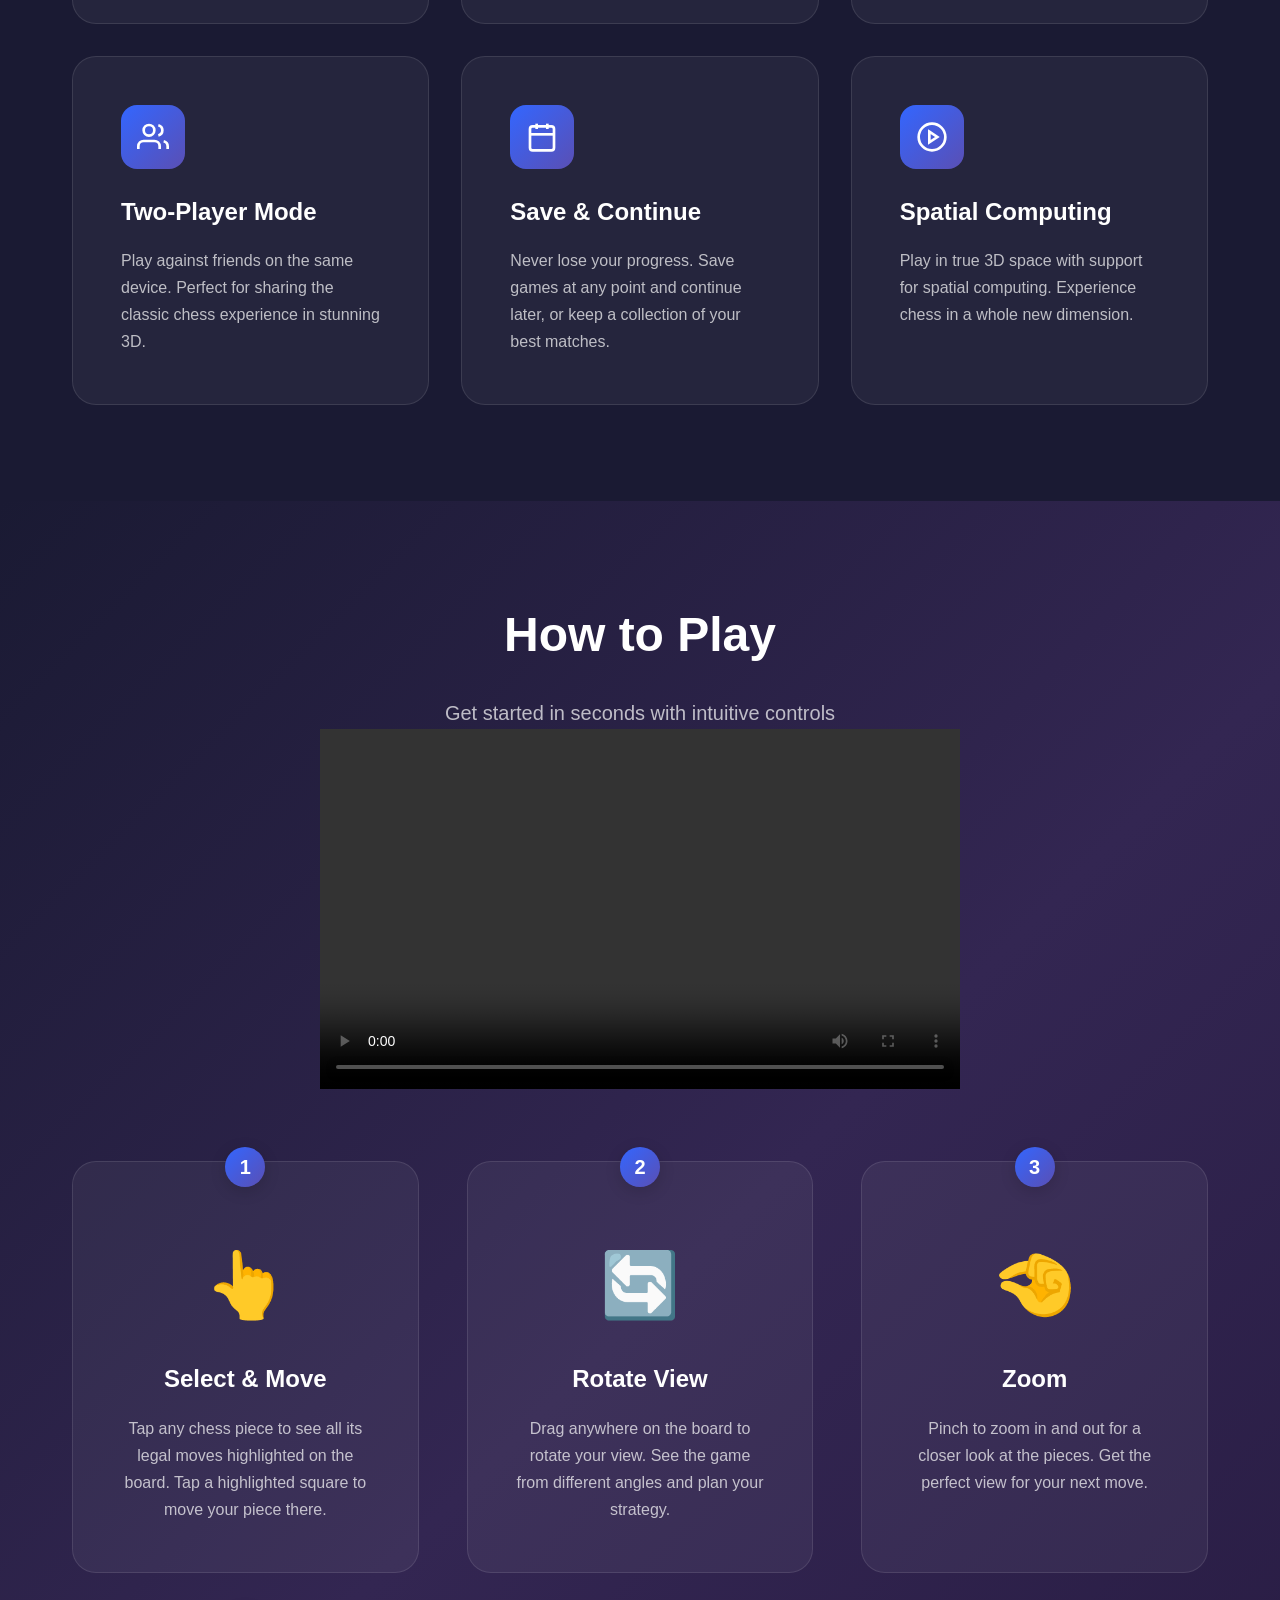
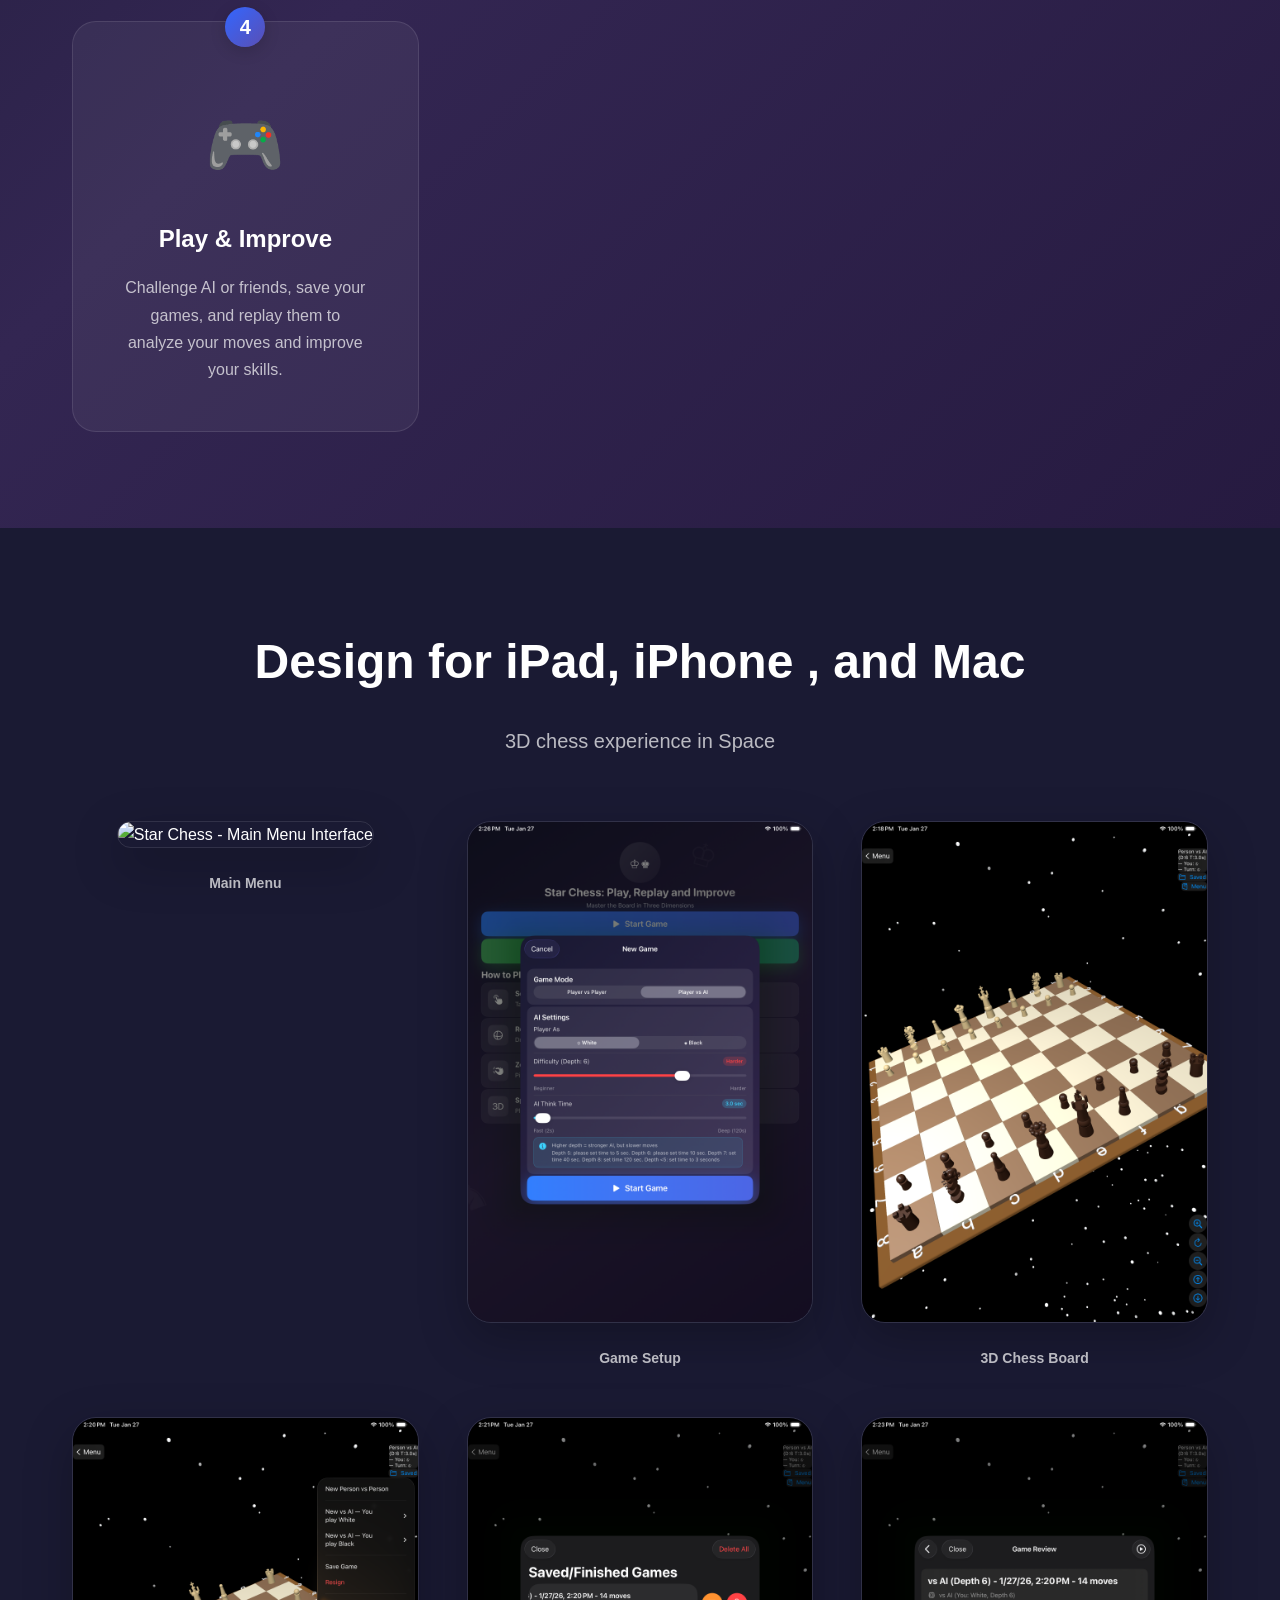
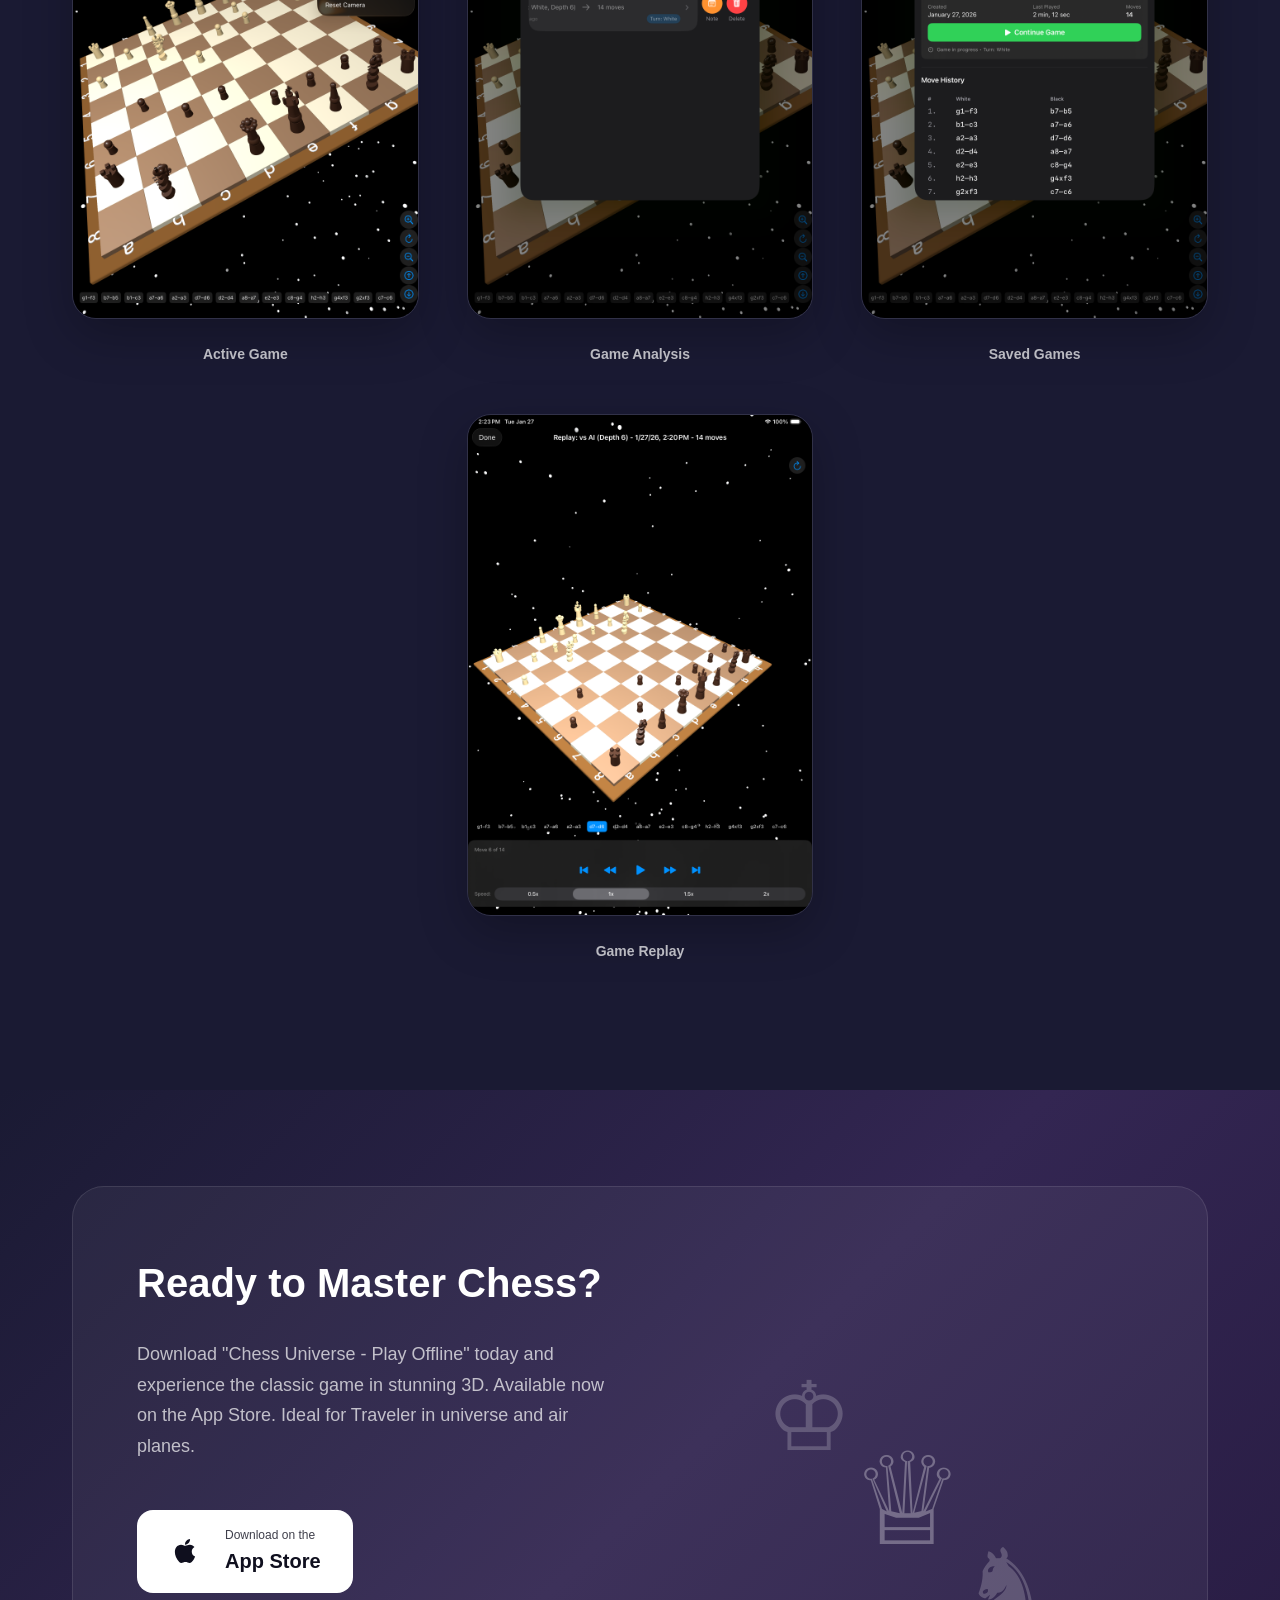
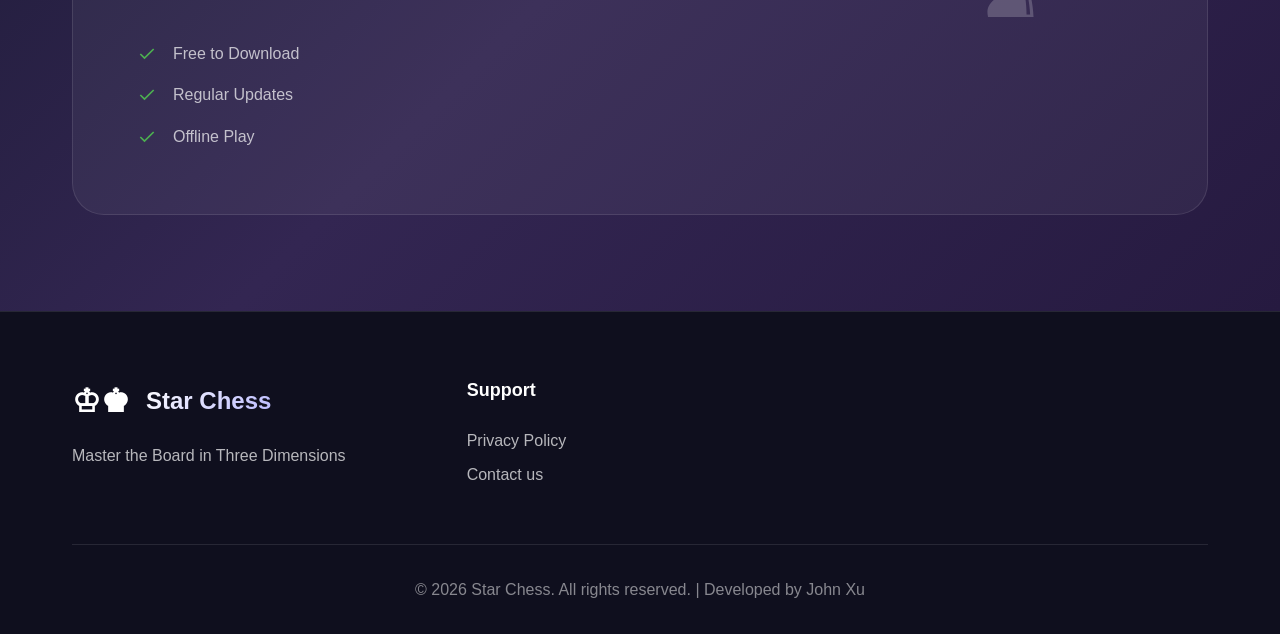
==== commit 47164685: "Update index.html" ====
--- a/index.html
+++ b/index.html
@@ -48,7 +48,7 @@
                 <p class="hero-subtitle">Master the Board in Three Dimensions — with Privacy</p>
                 <p class="hero-description">
                     Experience chess like never for travelers in the universe, in airplanes where internet is not allowed  
-					(But Apple Store in-app purchases require an internet connection to complete a subscription purchase).
+					(But Apple Store in-app purchases require an internet connection).
                     The app includes AI opponents and powerful game replay features to help you analyze matches and improve your skills. Your user data and gameplay data stay on your device.
                 </p>
                 <div class="hero-buttons">
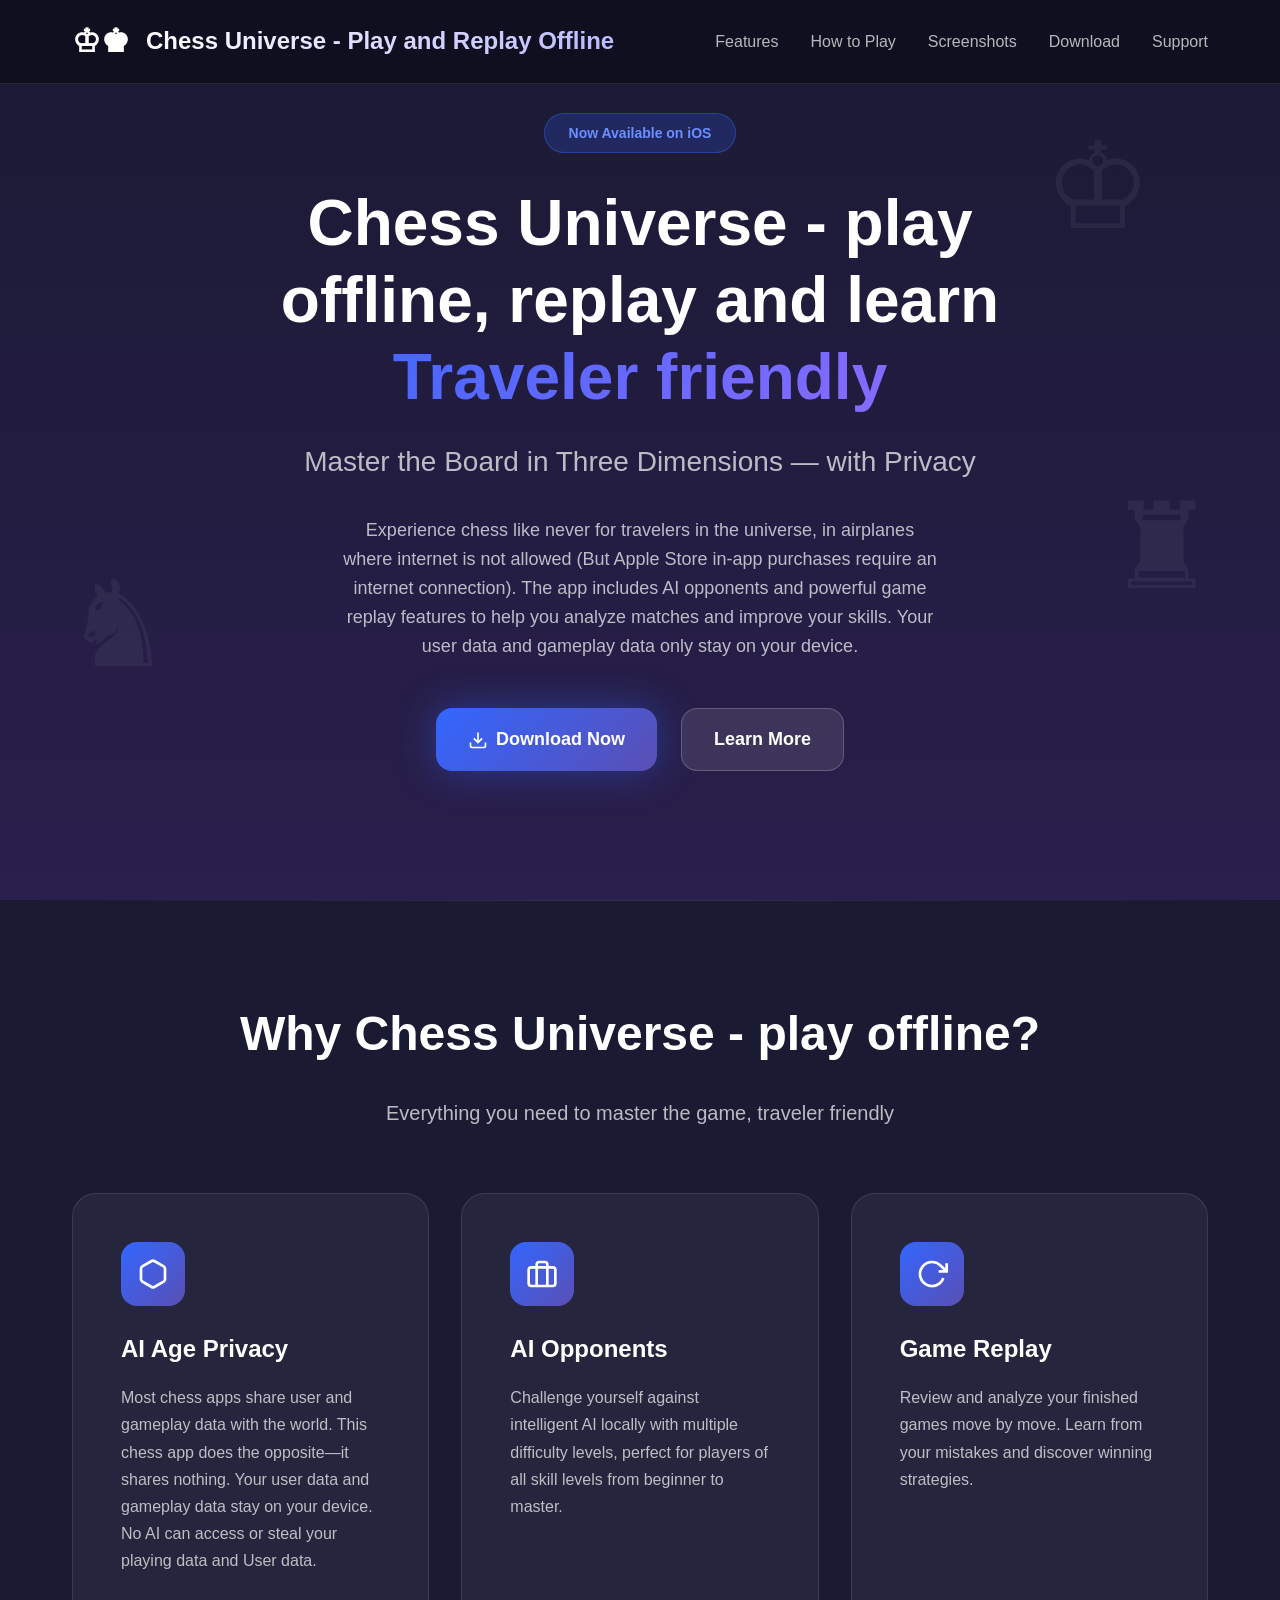
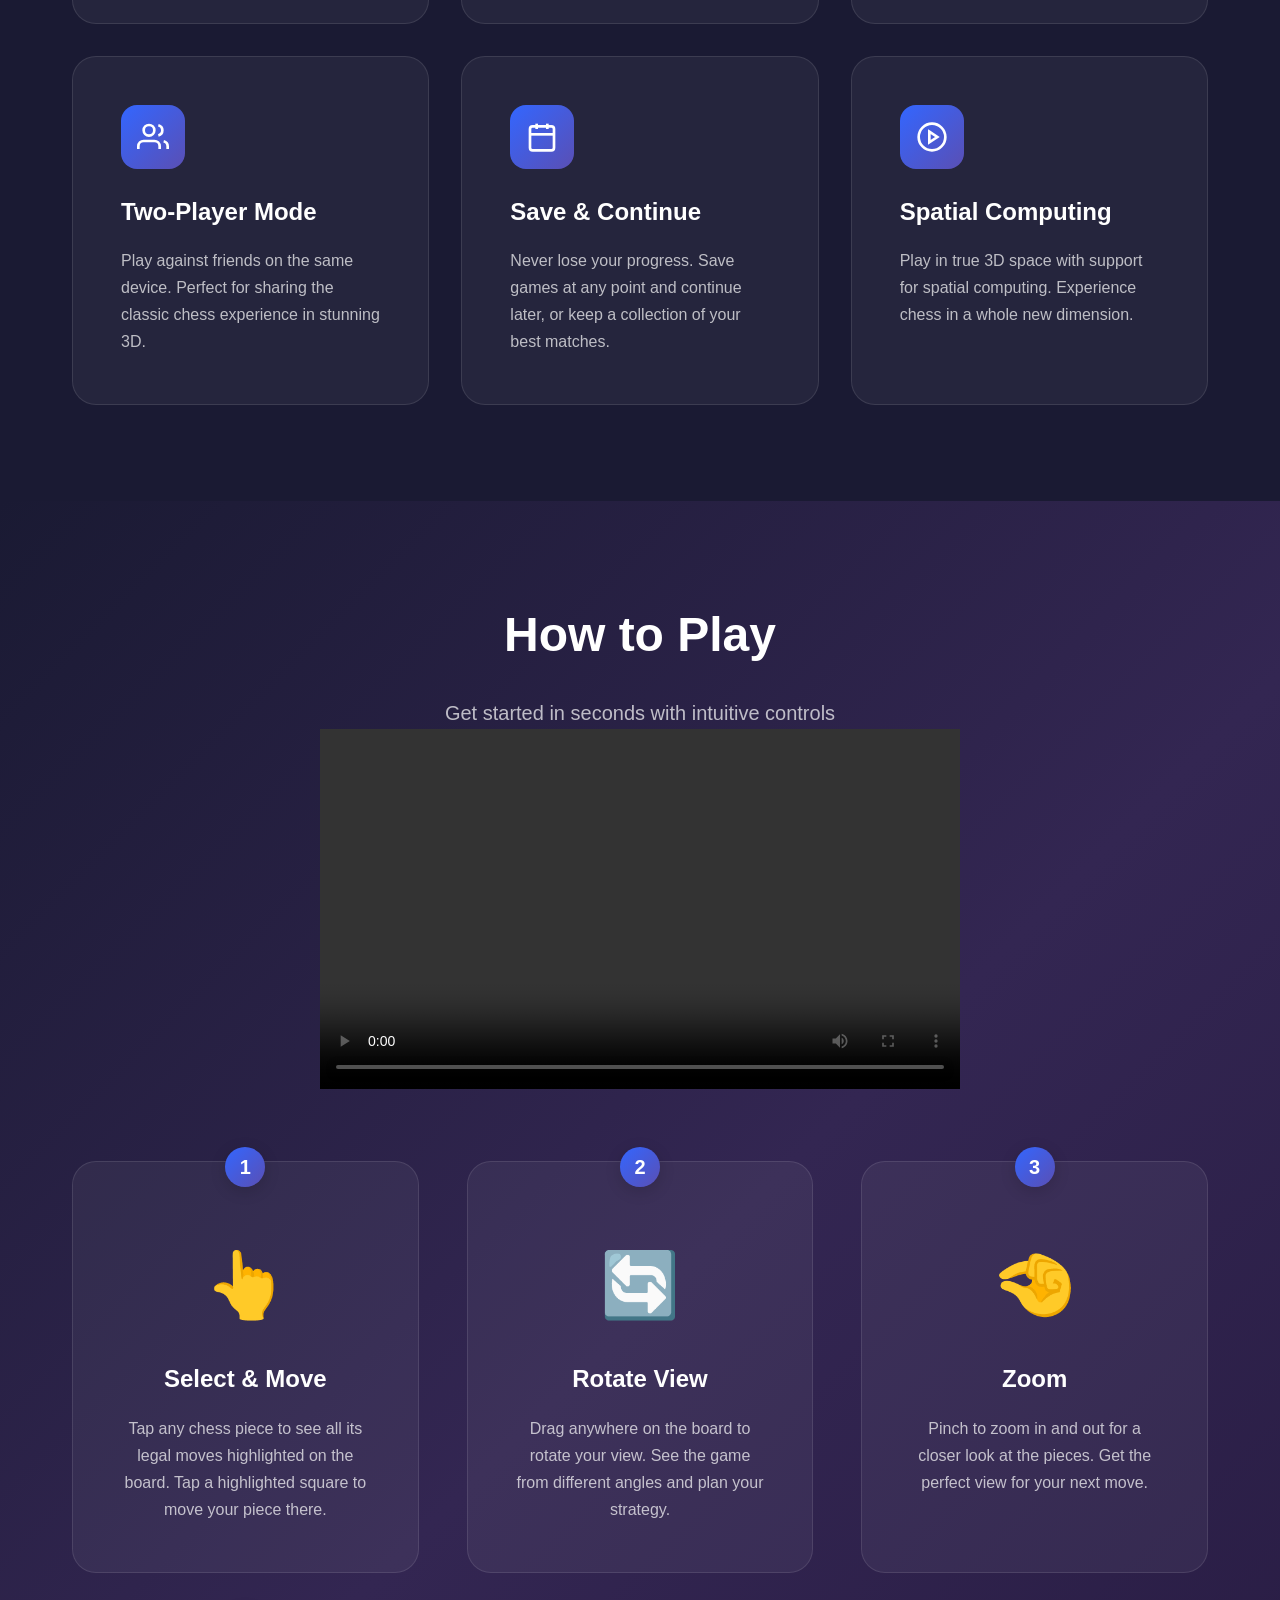
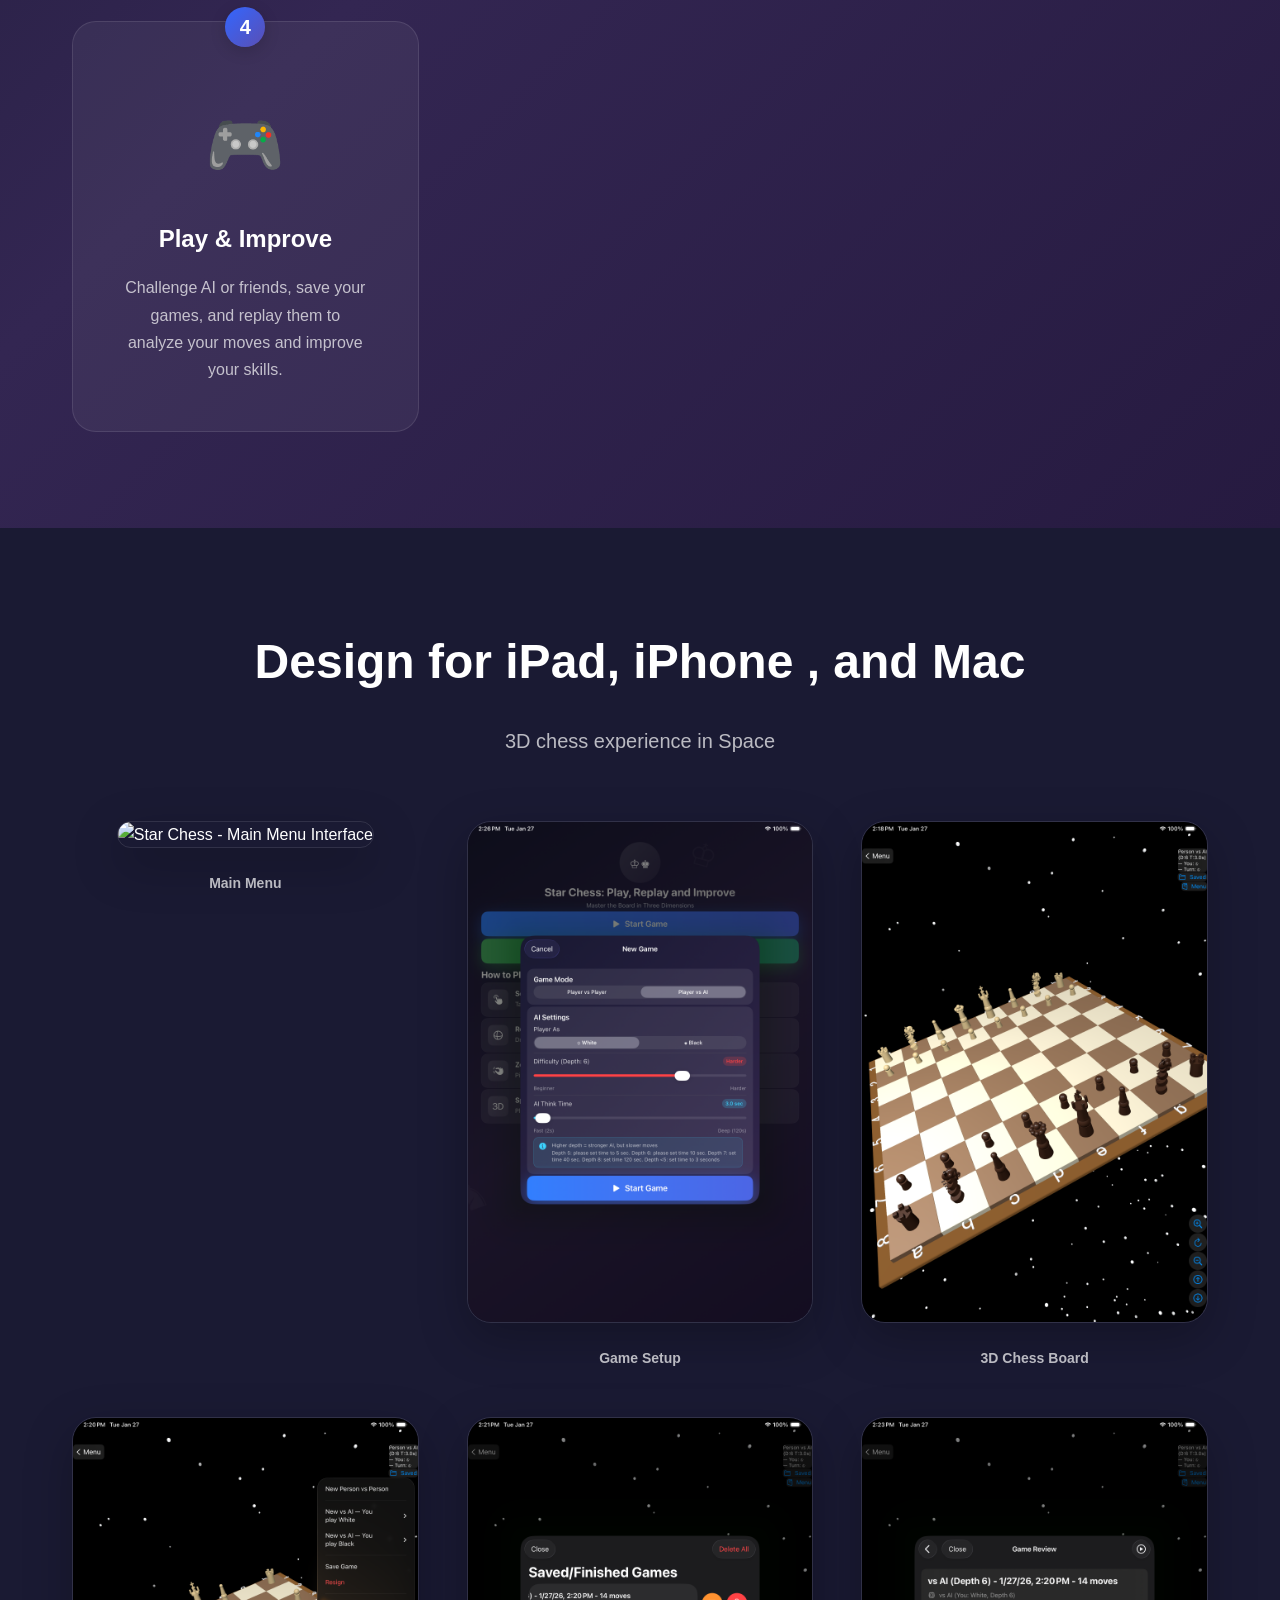
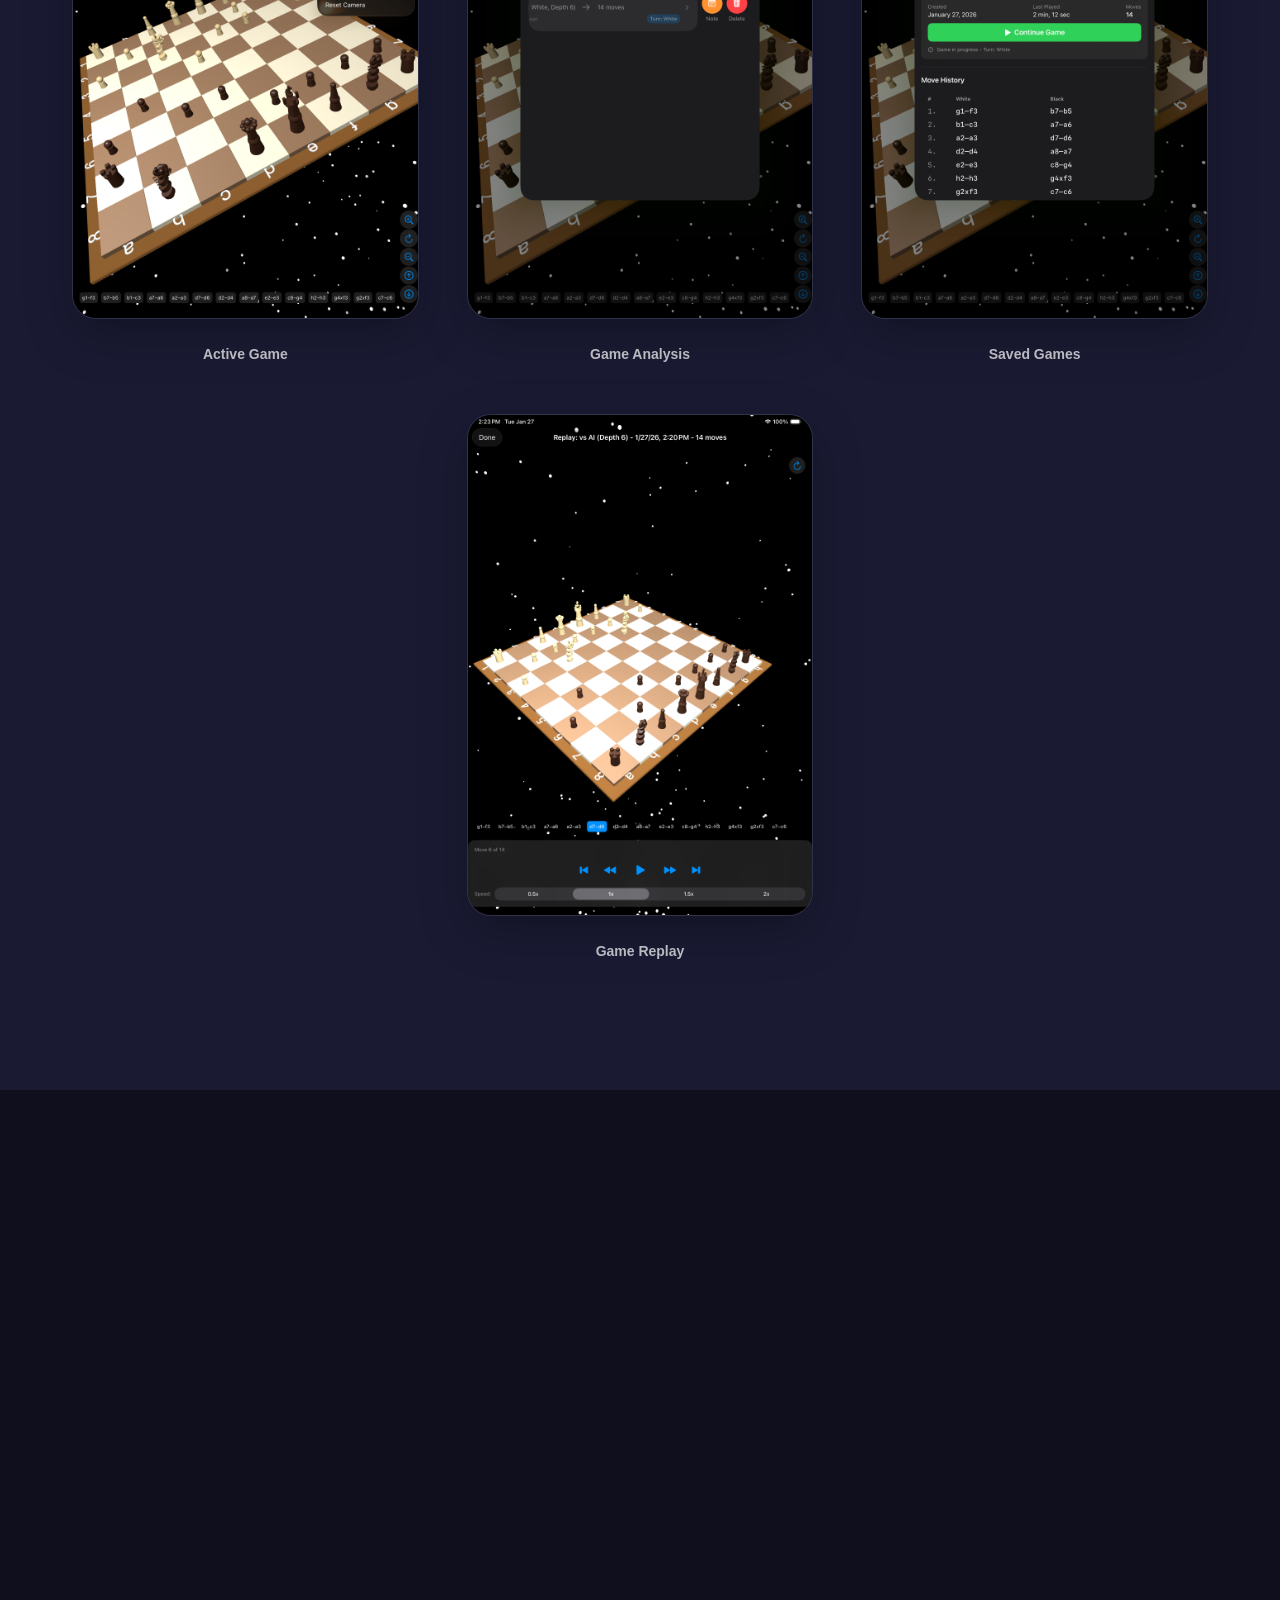
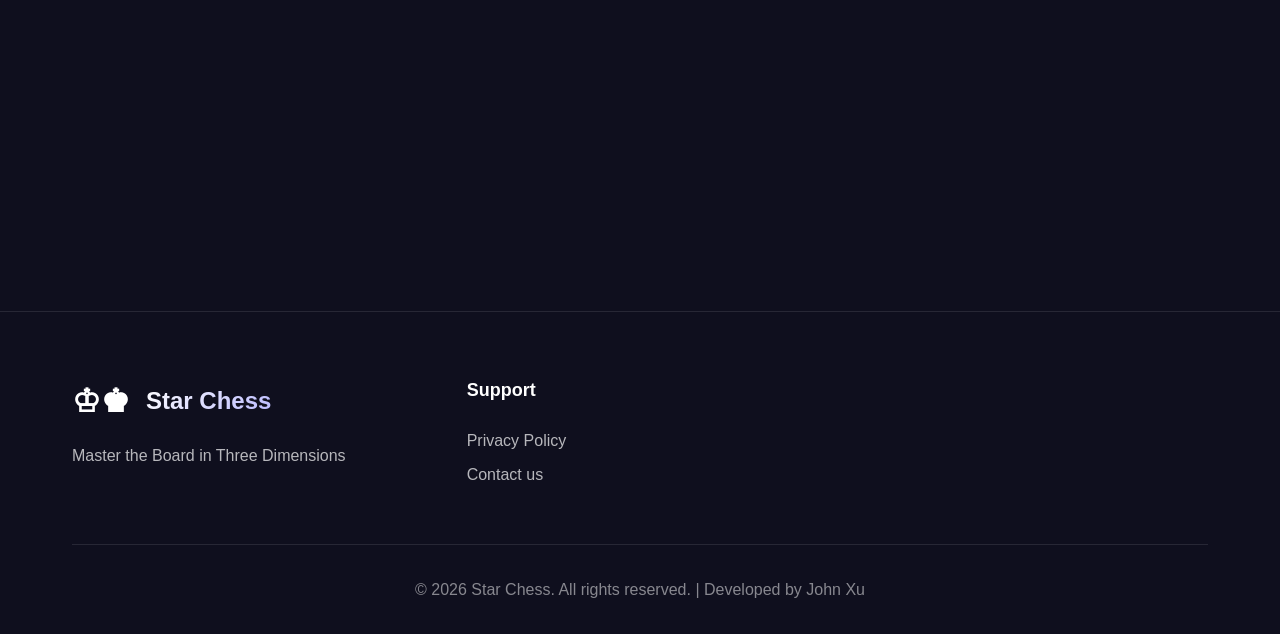
==== commit e264ec09: "Update index.html" ====
--- a/index.html
+++ b/index.html
@@ -49,7 +49,7 @@
                 <p class="hero-description">
                     Experience chess like never for travelers in the universe, in airplanes where internet is not allowed  
 					(But Apple Store in-app purchases require an internet connection).
-                    The app includes AI opponents and powerful game replay features to help you analyze matches and improve your skills. Your user data and gameplay data stay on your device.
+                    The app includes AI opponents and powerful game replay features to help you analyze matches and improve your skills. Your user data and gameplay data only stay on your device.
                 </p>
                 <div class="hero-buttons">
                     <a href="#download" class="btn btn-primary">
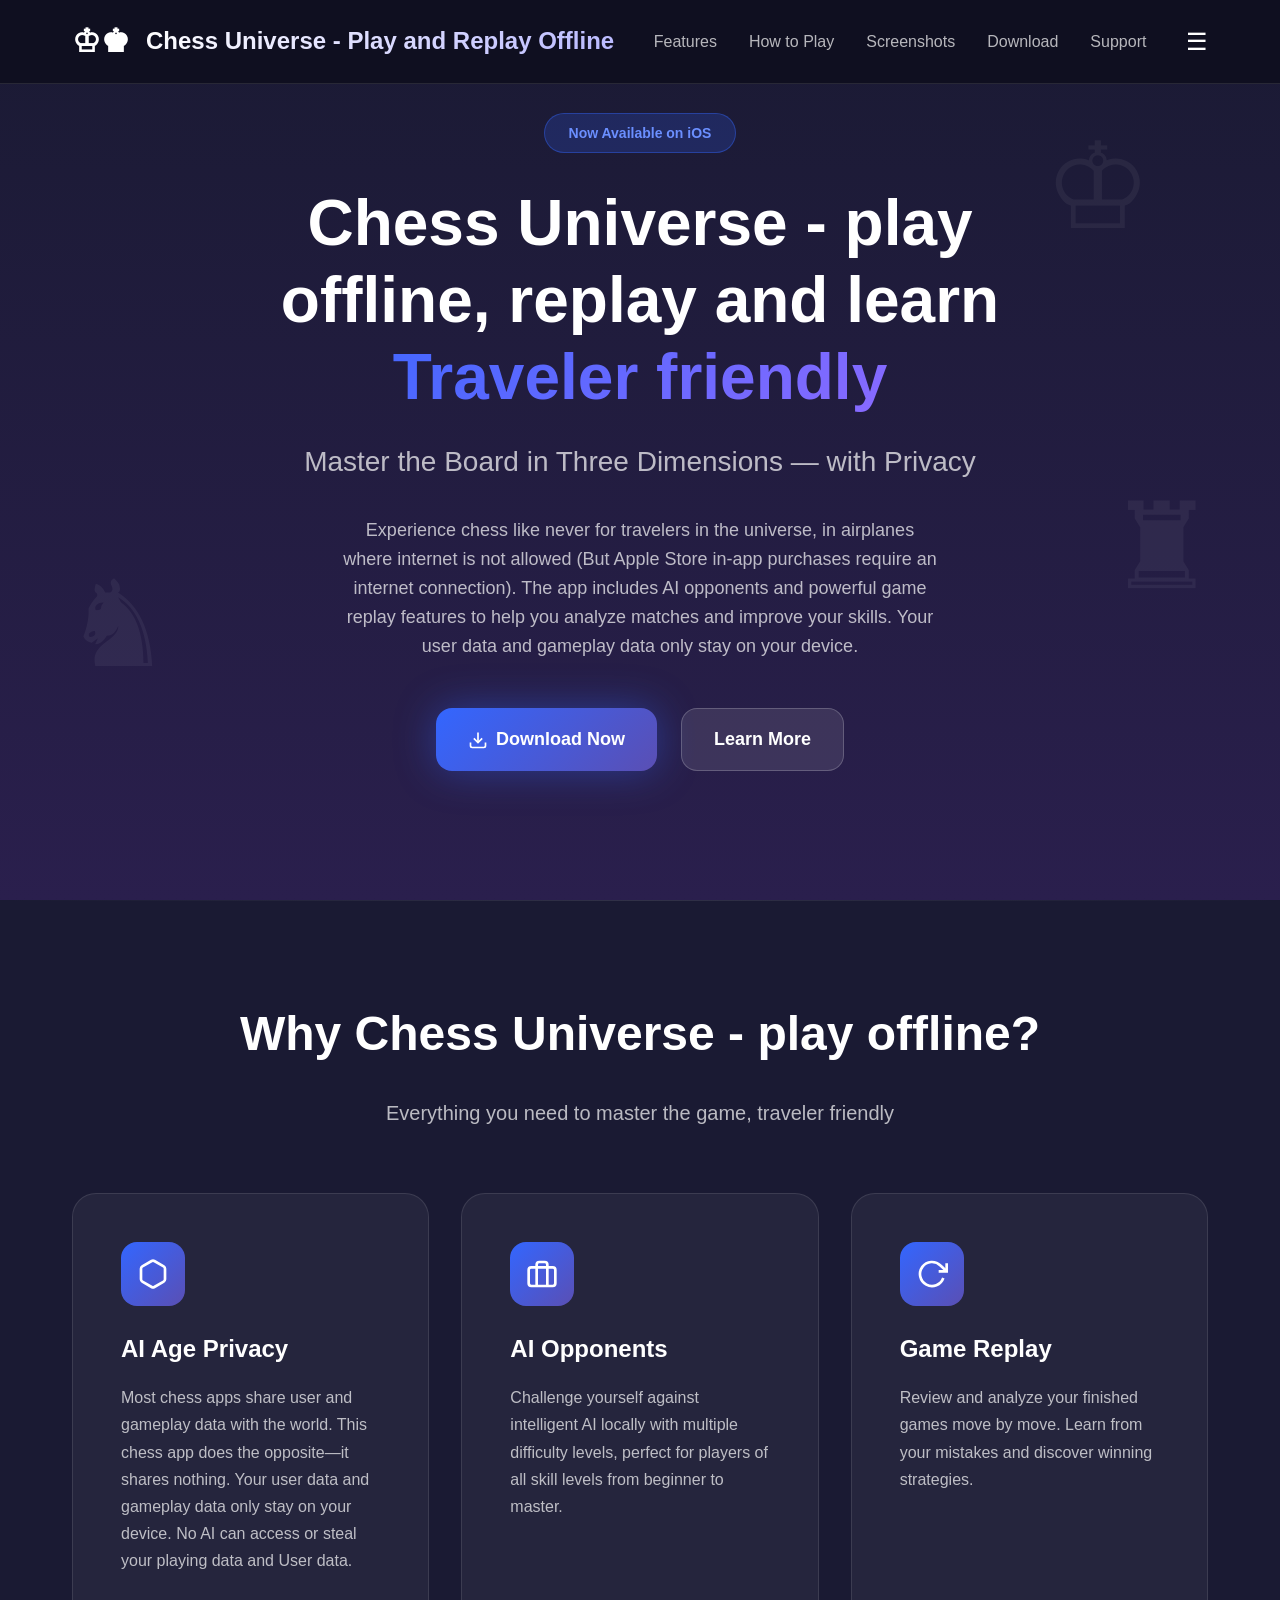
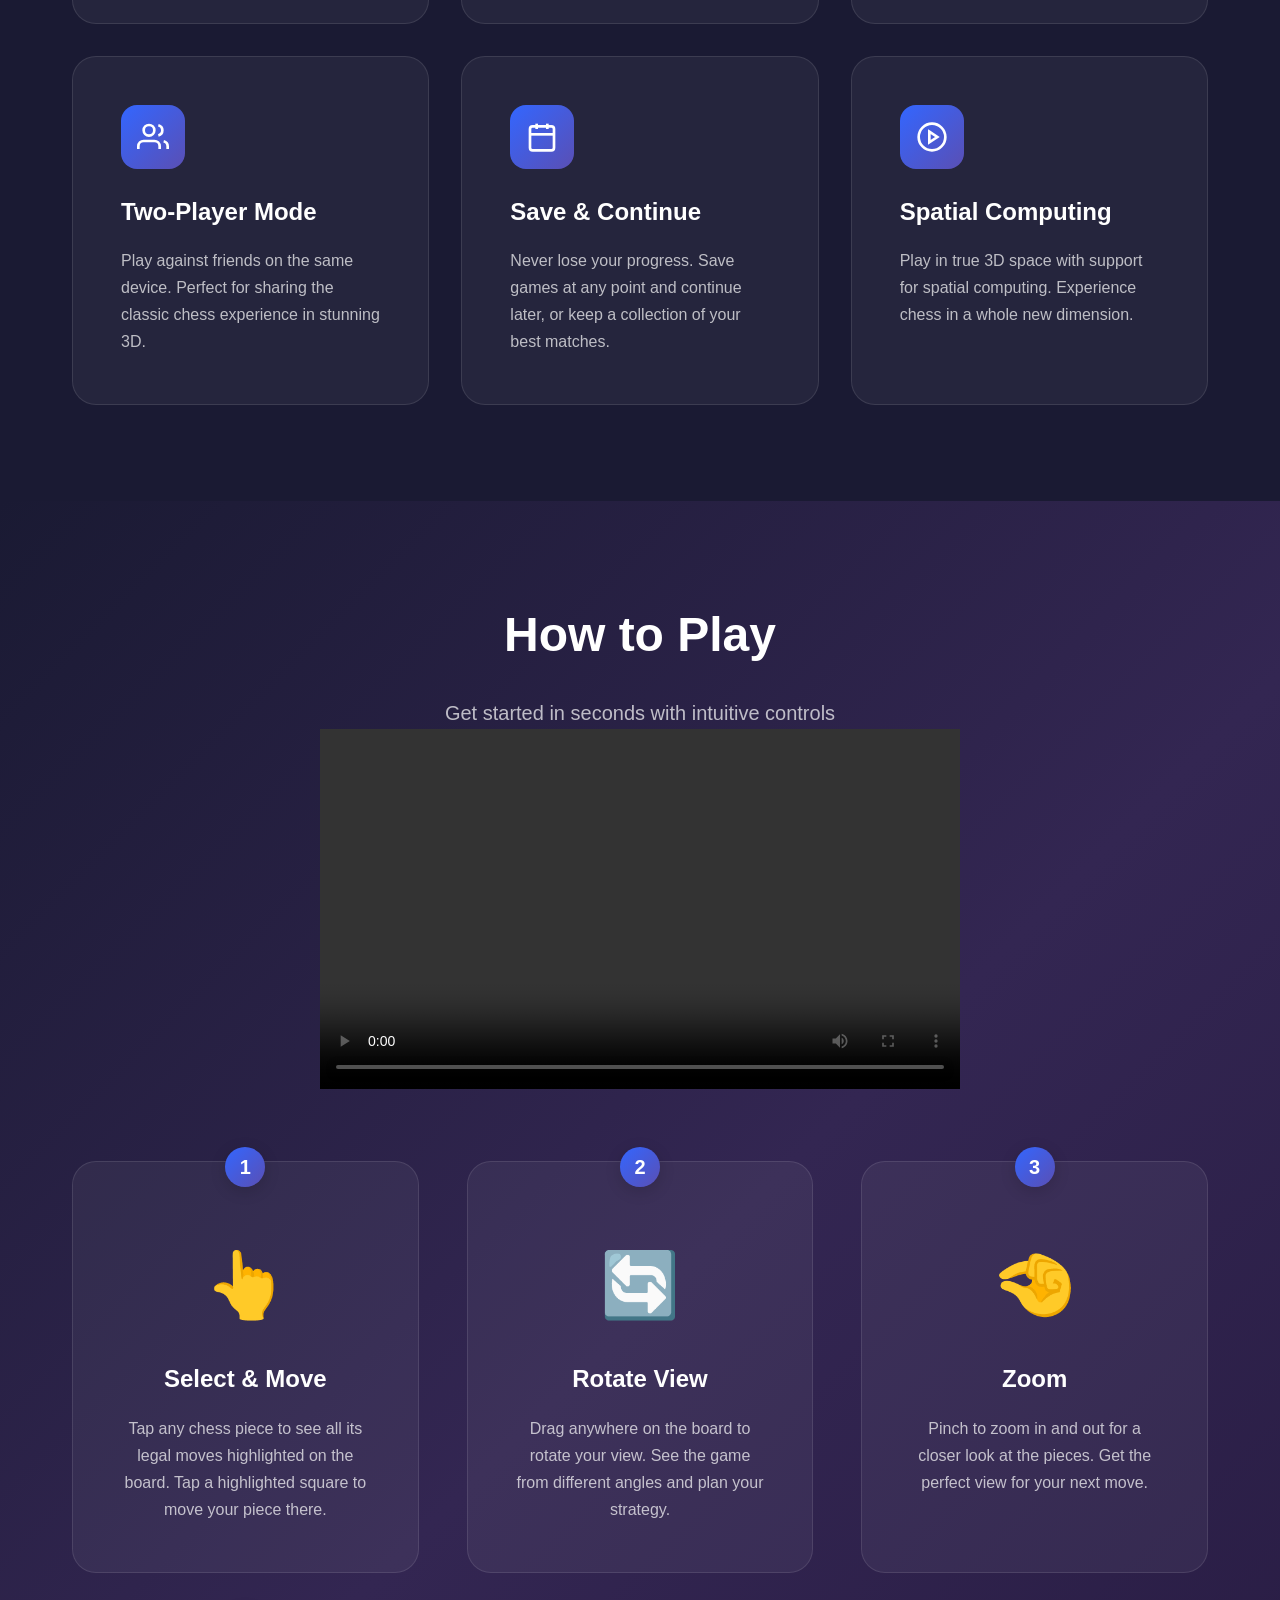
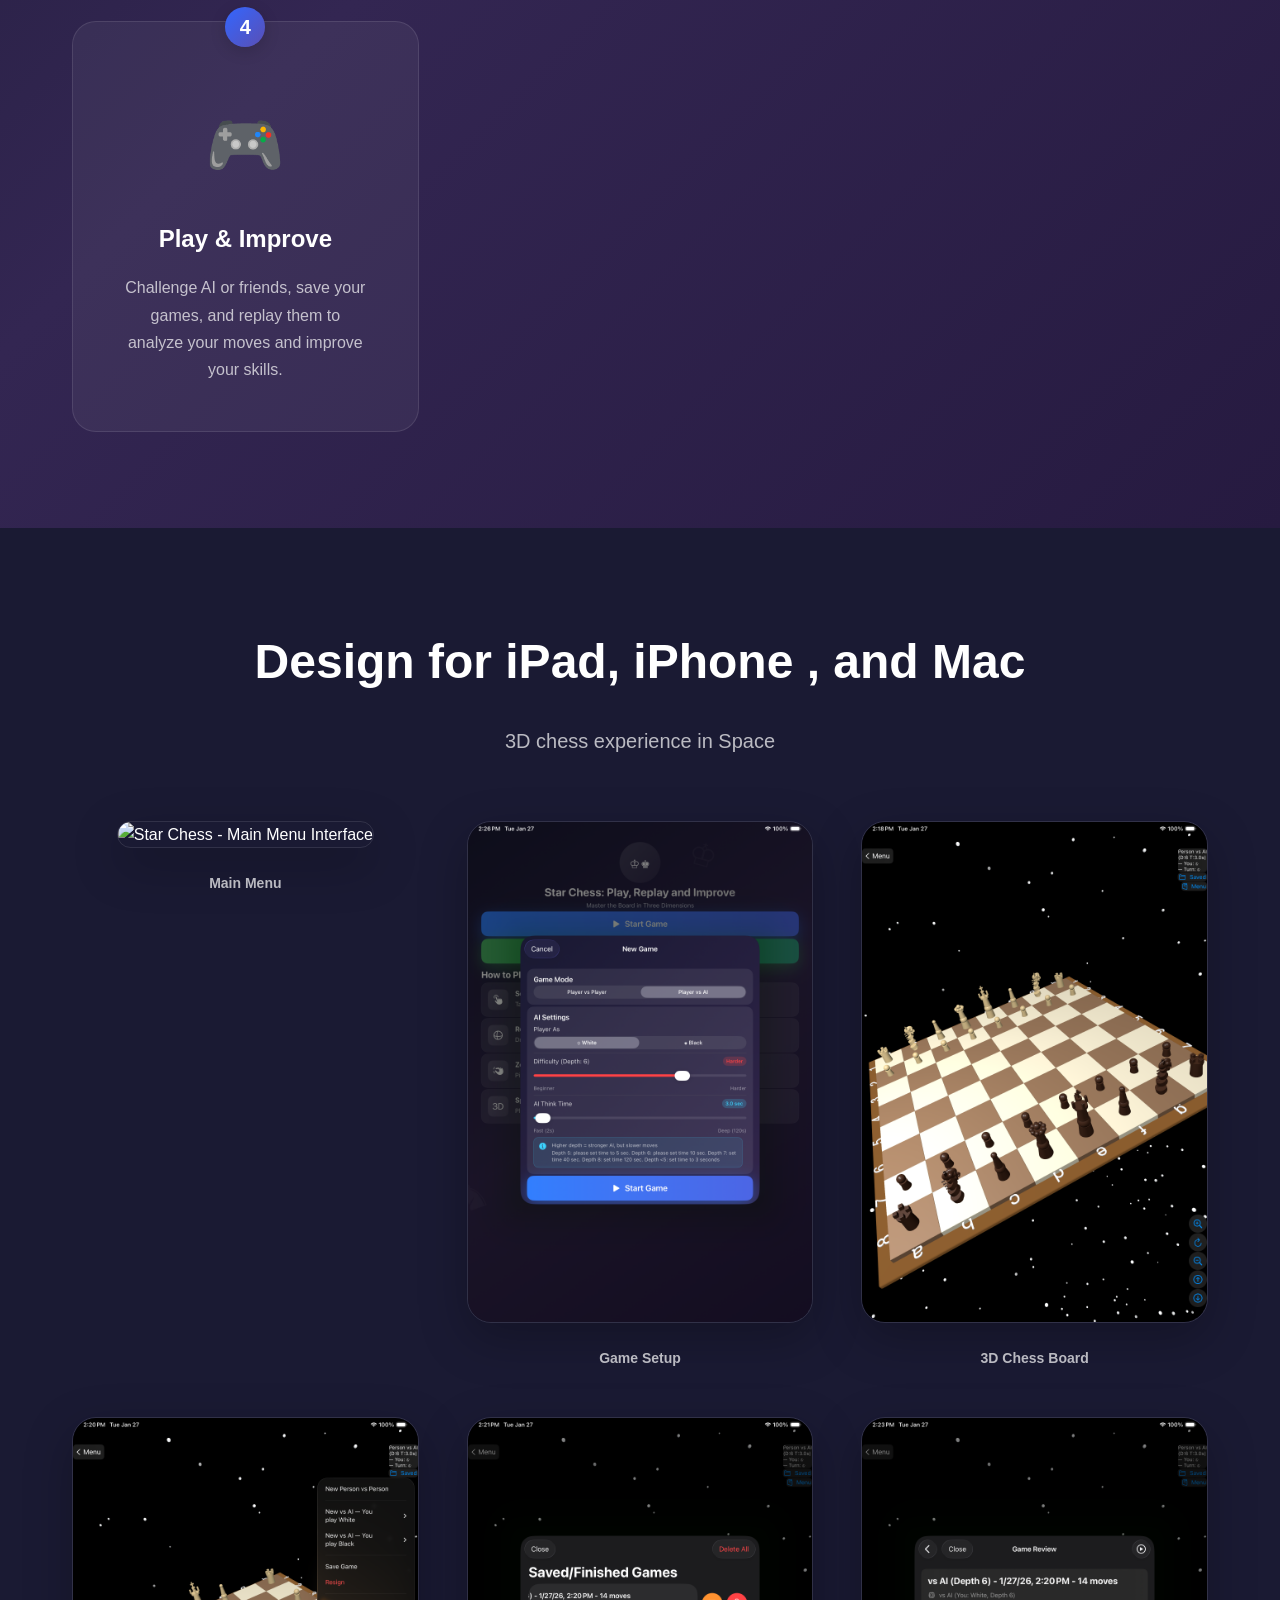
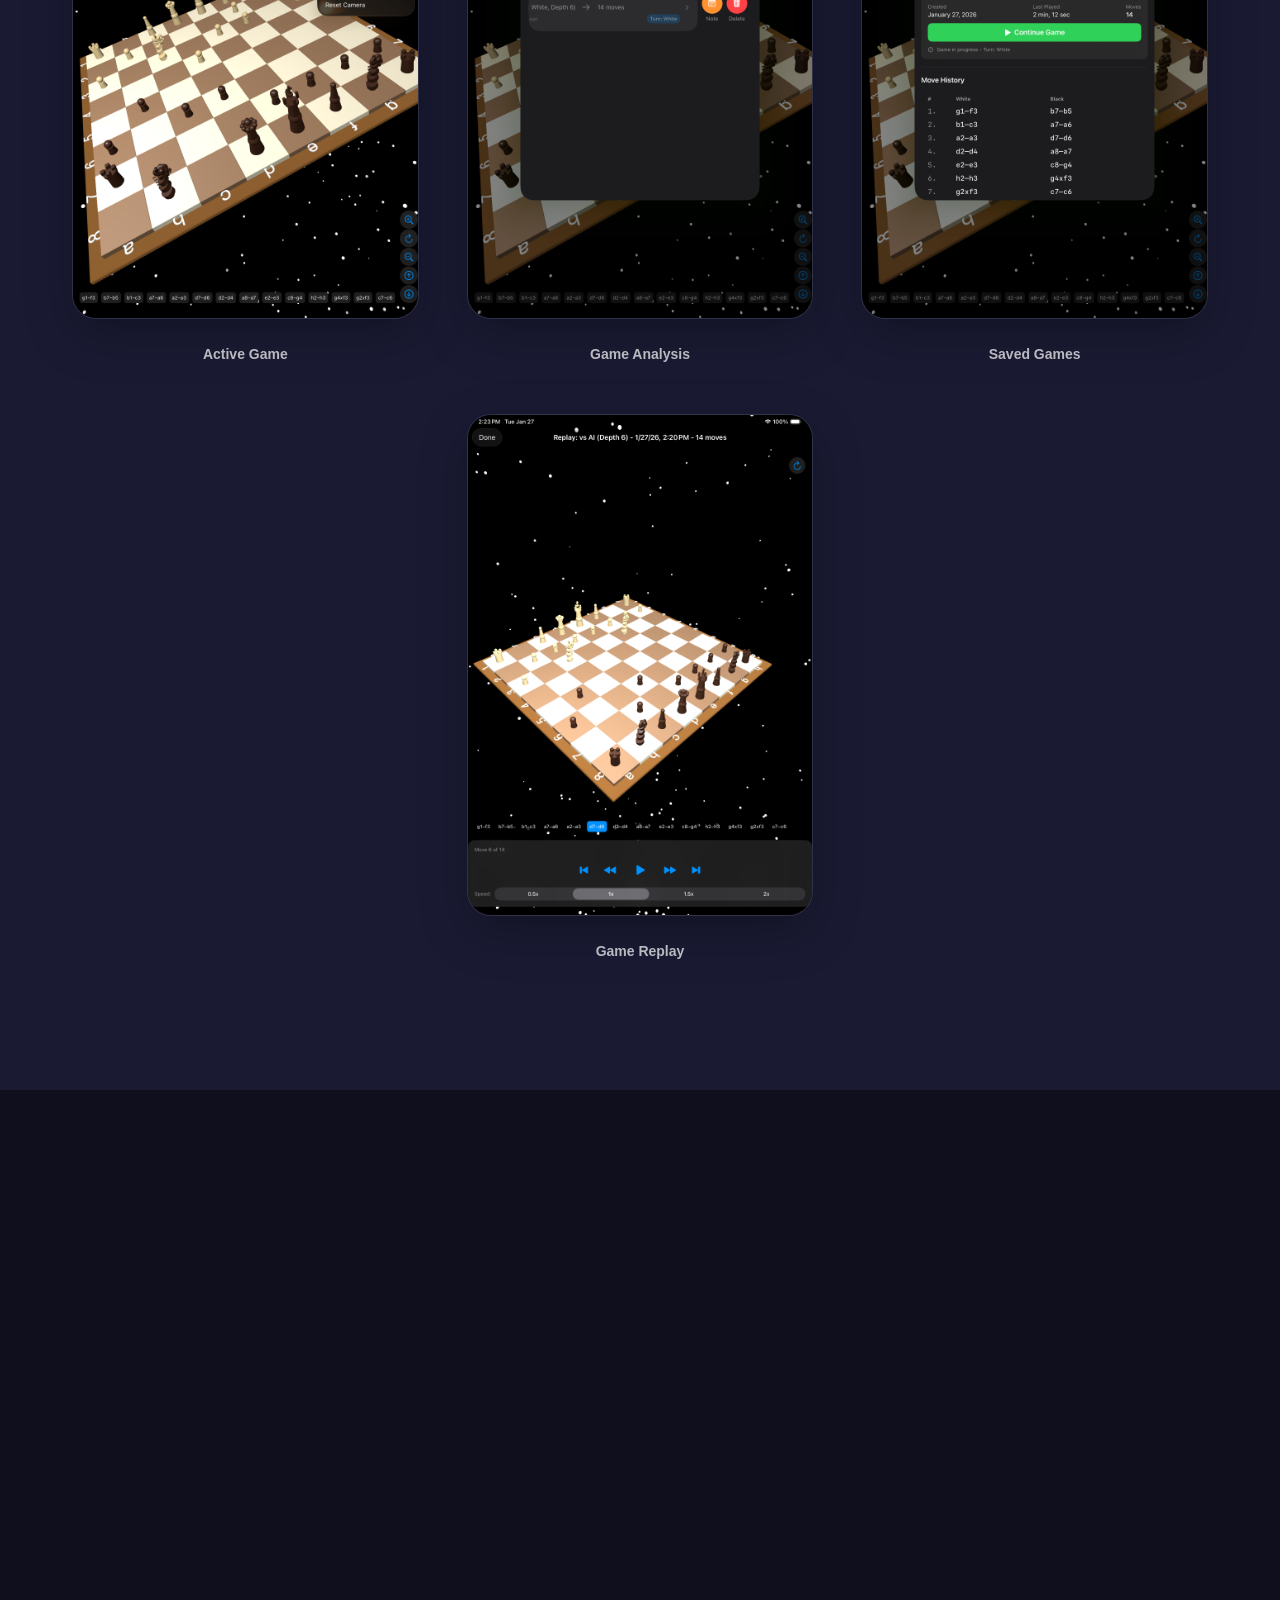
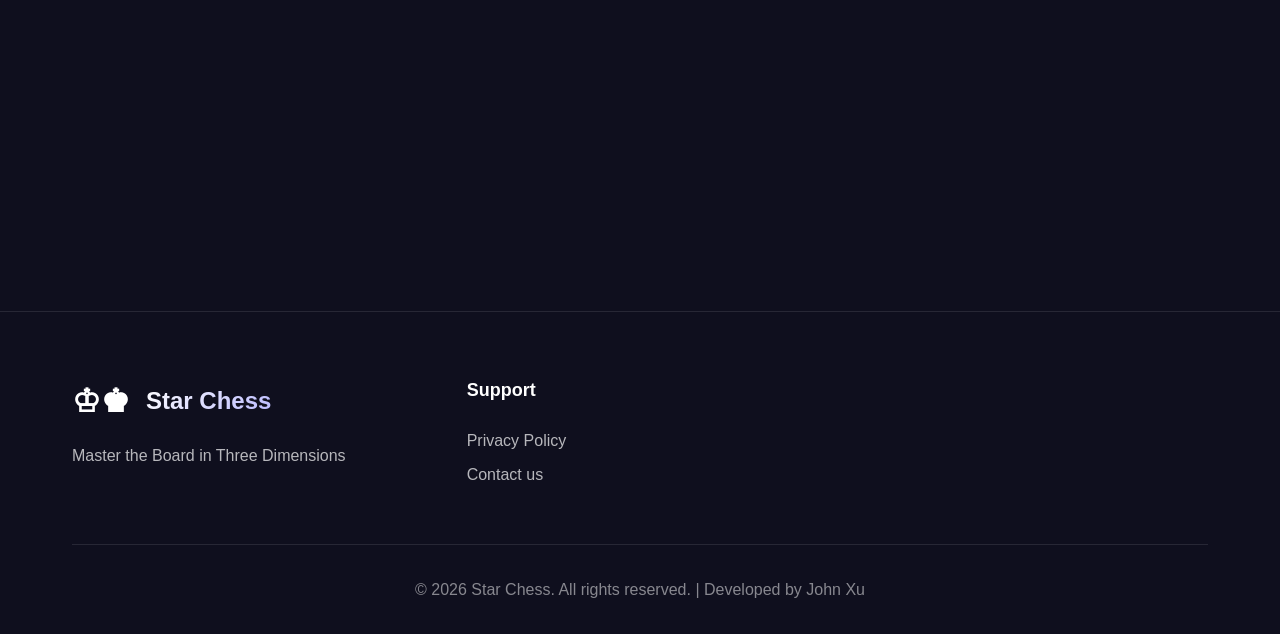
==== commit 458d58cd: "Update index.html" ====
--- a/index.html
+++ b/index.html
@@ -82,7 +82,7 @@
                     </div>
                     <h3 class="feature-title">AI Age Privacy</h3>
                     <p class="feature-description">
-                        Most chess apps share user and gameplay data with the world. This chess app does the opposite—it shares nothing. Your user data and gameplay data stay on your device. No AI can access or steal your playing data and User data.
+                        Most chess apps share user and gameplay data with the world. This chess app does the opposite—it shares nothing. Your user data and gameplay data only stay on your device. No AI can access or steal your playing data and User data.
                     </p>
                 </div>
 
